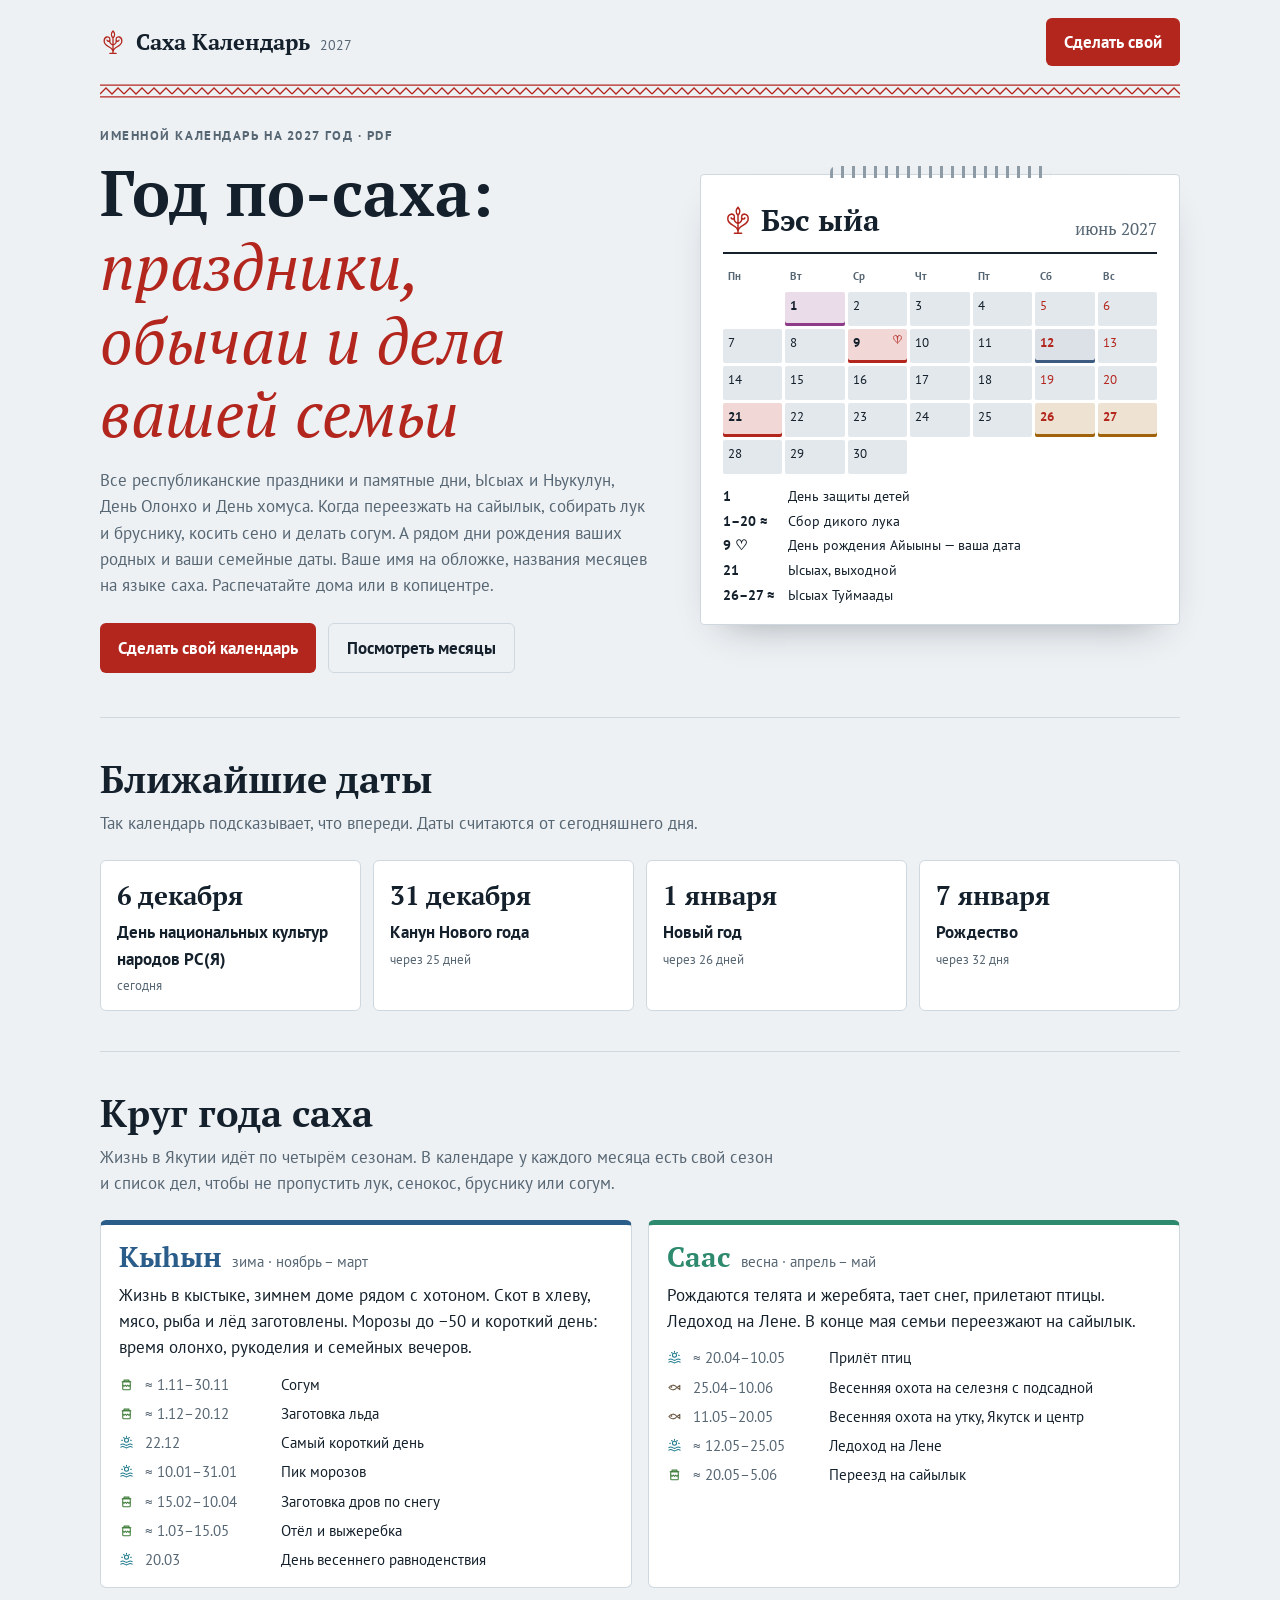
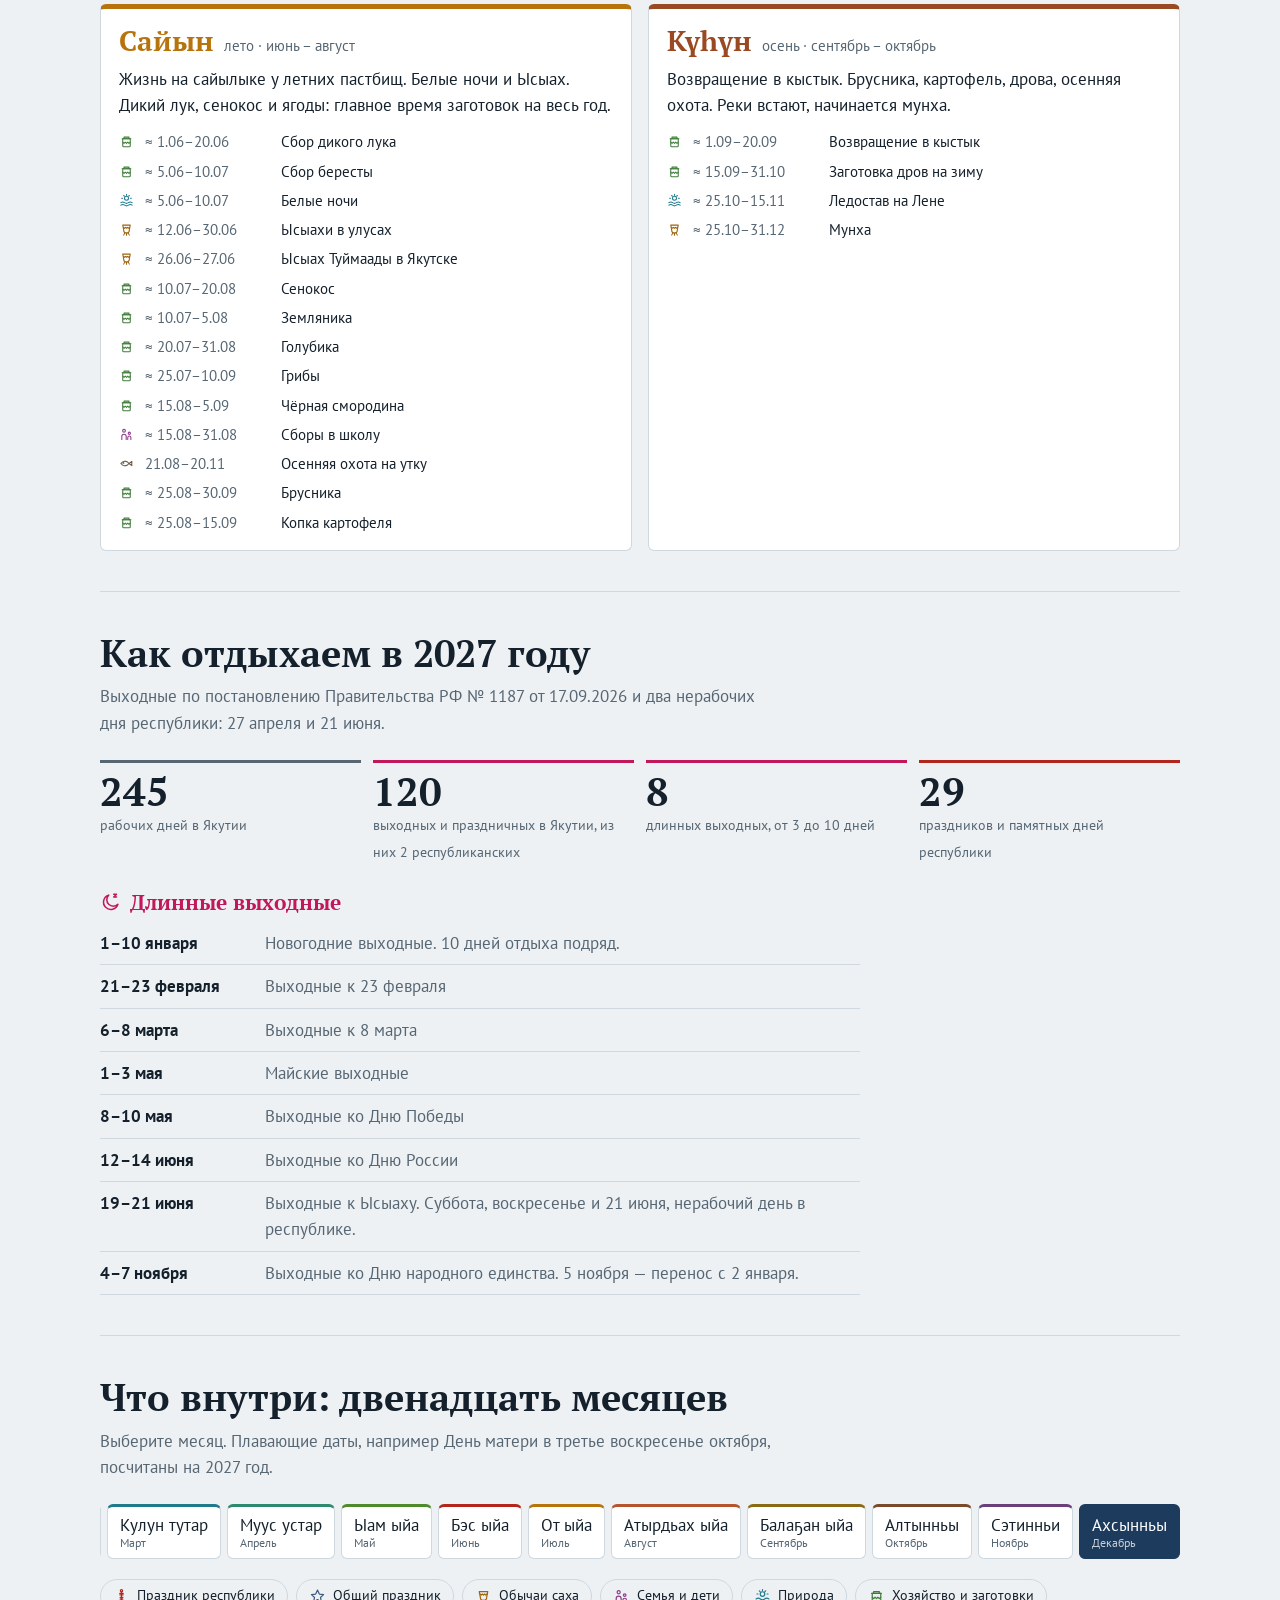
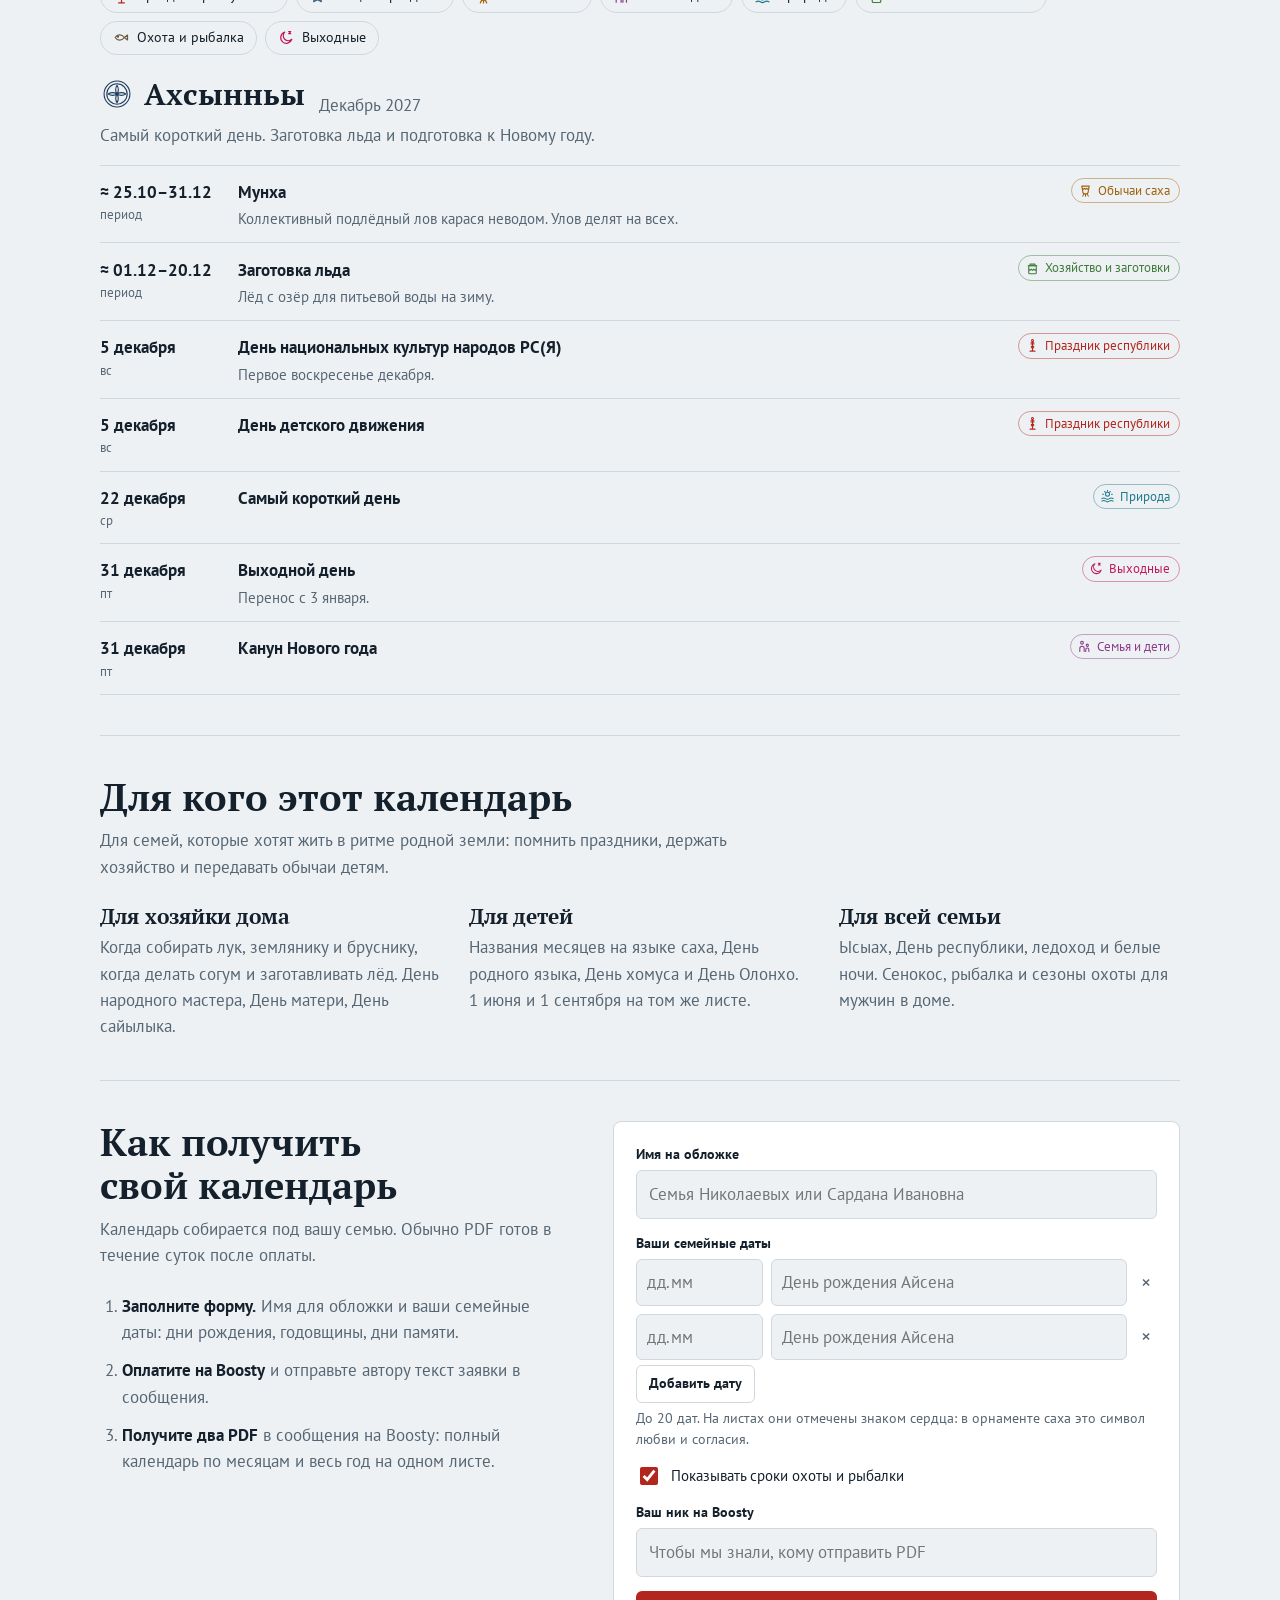
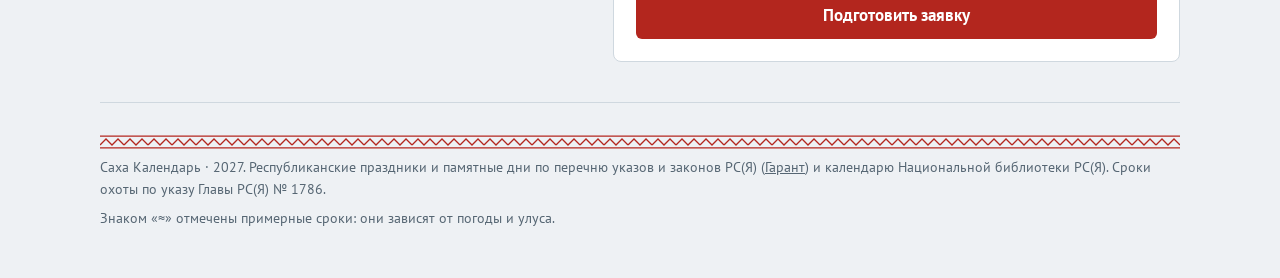
==== sakha-calendar/index.html @ cc7b67bd "Add Саха Календарь site Co-Authored-By: Claude Opus 5.5 <noreply@anthropic.com> Claude-Session: http" ====
<!doctype html>
<html lang="ru">
<head>
<meta charset="utf-8">
<meta name="viewport" content="width=device-width, initial-scale=1, viewport-fit=cover">
<style>html,body{margin:0;padding:0}</style>
<meta name="description" content="Именной календарь саха на 2027 год: четыре сезона, праздники республики, выходные и ваши семейные даты. PDF через Boosty.">
<title>Саха Календарь</title>
<link rel="preconnect" href="https://fonts.googleapis.com">
<link rel="preconnect" href="https://fonts.gstatic.com" crossorigin>
<link rel="stylesheet" href="https://fonts.googleapis.com/css2?family=PT+Serif:ital,wght@0,400;0,700;1,400&family=PT+Sans:wght@400;700&display=swap">
<style>
/* Layout: frosty paper page, one wall-sheet hero, month tabs over a dated list, order form at the end */
:root {
  --bg: #eef1f4;
  --surface: #ffffff;
  --sunk: #e3e8ed;
  --ink: #14202b;
  --muted: #566673;
  --line: #cfd8df;
  --accent: #b3261e;
  --accent-ink: #ffffff;
  --silver: #8d9ba6;
  --c-rs: #b3261e;
  --c-ru: #3d5a80;
  --c-trad: #a0620b;
  --c-family: #8e3b8a;
  --c-nature: #1f7a8c;
  --c-home: #3f7d3a;
  --c-hunt: #6b5a45;
  --c-rest: #c2185b;
  --c-school: #2f74c0;
  --f-display: "PT Serif", Georgia, "Times New Roman", serif;
  --f-body: "PT Sans", "Segoe UI", Roboto, Arial, sans-serif;
}
@media (prefers-color-scheme: dark) {
  :root:not([data-theme="light"]) {
    --bg: #0d151c; --surface: #15212b; --sunk: #1b2934; --ink: #e8eef2; --muted: #98a8b4; --line: #2a3a46;
    --accent: #ee6a5a; --accent-ink: #1a0d0b; --silver: #7d8c97;
    --c-rs: #ee6a5a; --c-ru: #8fb1db; --c-trad: #e0a548; --c-family: #d68ad1; --c-nature: #5cc0d3; --c-home: #85c27e; --c-hunt: #c2ad8f; --c-rest: #f07aa6; --c-school: #7fb2ec;
    color-scheme: dark;
  }
}
:root[data-theme="dark"] {
  --bg: #0d151c; --surface: #15212b; --sunk: #1b2934; --ink: #e8eef2; --muted: #98a8b4; --line: #2a3a46;
  --accent: #ee6a5a; --accent-ink: #1a0d0b; --silver: #7d8c97;
  --c-rs: #ee6a5a; --c-ru: #8fb1db; --c-trad: #e0a548; --c-family: #d68ad1; --c-nature: #5cc0d3; --c-home: #85c27e; --c-hunt: #c2ad8f; --c-rest: #f07aa6; --c-school: #7fb2ec;
  color-scheme: dark;
}
* { box-sizing: border-box; }
body { background: var(--bg); color: var(--ink); font: 17px/1.55 var(--f-body); padding-left: max(16px, env(safe-area-inset-left, 0px)); padding-right: max(16px, env(safe-area-inset-right, 0px)); }
.wrap { max-width: 1080px; margin: 0 auto; }
h1, h2, h3 { font-family: var(--f-display); text-wrap: balance; line-height: 1.15; margin: 0; }
a { color: inherit; }
button, input, select, textarea { font: inherit; color: inherit; }
:focus-visible { outline: 2px solid var(--accent); outline-offset: 2px; }

.ornament { height: 14px; background-color: var(--accent); -webkit-mask: var(--orn) repeat-x center / auto 14px; mask: var(--orn) repeat-x center / auto 14px;
  --orn: url("data:image/svg+xml,%3Csvg xmlns='http://www.w3.org/2000/svg' width='24' height='14' viewBox='0 0 24 14'%3E%3Cpath d='M0 1.2H24M0 12.8H24M0 10L6 4L12 10L18 4L24 10' fill='none' stroke='black' stroke-width='1.3'/%3E%3C/svg%3E"); }

header.top { display: flex; align-items: center; justify-content: space-between; gap: 16px; padding-block: 18px; }
.brand { display: flex; align-items: baseline; gap: 10px; text-decoration: none; }
.brand b { font-family: var(--f-display); font-size: 22px; }
.brand span { color: var(--muted); font-size: 14px; }
.btn { display: inline-flex; align-items: center; justify-content: center; gap: 8px; border: 0; border-radius: 6px; padding: 11px 18px; background: var(--accent); color: var(--accent-ink); font-weight: 700; cursor: pointer; text-decoration: none; }
.btn.ghost { background: transparent; color: var(--ink); border: 1.5px solid var(--line); }

.hero { display: grid; grid-template-columns: 1.15fr 1fr; gap: 48px; align-items: center; padding-block: 28px 44px; }
.hero > * { min-width: 0; }
.kicker { font-size: 13px; letter-spacing: 0.12em; text-transform: uppercase; color: var(--muted); font-weight: 700; }
.hero h1 { font-size: clamp(40px, 6vw, 64px); margin-block: 10px 16px; }
.hero h1 em { font-style: italic; color: var(--accent); font-weight: 400; }
.hero p { max-width: 34em; color: var(--muted); margin: 0 0 24px; }
.hero .actions { display: flex; flex-wrap: wrap; gap: 12px; }

.sheet { background: var(--surface); border: 1px solid var(--line); border-radius: 4px; padding: 22px 22px 18px; box-shadow: 0 18px 40px -24px rgba(20, 32, 43, 0.45); position: relative; }
.sheet::before { content: ""; position: absolute; left: 50%; top: -9px; width: 46%; height: 12px; transform: translateX(-50%); border-radius: 6px 6px 0 0; background: repeating-linear-gradient(90deg, var(--silver) 0 3px, transparent 3px 11px); }
.sheet-head { display: flex; align-items: baseline; justify-content: space-between; border-bottom: 2px solid var(--ink); padding-bottom: 8px; margin-bottom: 10px; }
.sheet-head b { font-family: var(--f-display); font-size: 30px; }
.sheet-head span { color: var(--muted); font-family: var(--f-display); }
.mini { display: grid; grid-template-columns: repeat(7, 1fr); gap: 3px; font-variant-numeric: tabular-nums; }
.mini div { font-size: 13px; padding: 4px 5px; min-height: 34px; background: var(--sunk); border-radius: 2px; position: relative; }
.mini .h { background: none; min-height: 0; color: var(--muted); font-size: 11px; font-weight: 700; }
.mini .e { background: none; }
.mini .we { color: var(--accent); }
.mini .mark { background: color-mix(in srgb, var(--mc) 18%, var(--surface)); box-shadow: inset 0 -3px 0 var(--mc); font-weight: 700; }
.mini .own::after { position: absolute; right: 4px; top: 4px; }
.sheet-notes { display: grid; gap: 4px; margin-top: 12px; font-size: 13.5px; }
.sheet-notes div { display: flex; gap: 8px; align-items: baseline; }
.sheet-notes i { font-style: normal; font-weight: 700; min-width: 4.2em; font-variant-numeric: tabular-nums; }

section.block { padding-block: 40px; border-top: 1px solid var(--line); }
section.block h2 { font-size: clamp(28px, 4vw, 38px); margin-bottom: 8px; }
.lede { color: var(--muted); max-width: 40em; margin: 0 0 24px; }

.soon { display: grid; grid-template-columns: repeat(4, 1fr); gap: 12px; }
.soon article { background: var(--surface); border: 1px solid var(--line); border-radius: 6px; padding: 14px 16px; display: grid; gap: 4px; align-content: start; min-width: 0; }
.soon .d { font-family: var(--f-display); font-size: 26px; font-weight: 700; font-variant-numeric: tabular-nums; }
.soon .left { font-size: 13px; color: var(--muted); }

.months { display: flex; gap: 6px; overflow-x: auto; padding-bottom: 6px; scrollbar-width: thin; }
.months button { flex: none; border: 1.5px solid var(--line); background: var(--surface); border-radius: 6px; padding: 8px 12px; cursor: pointer; text-align: left; line-height: 1.2; }
.months button small { display: block; color: var(--muted); font-size: 12px; }
.months button[aria-pressed="true"] small { color: inherit; opacity: 0.75; }
.filters { display: flex; flex-wrap: wrap; gap: 8px; margin-block: 14px 22px; }
.chip { display: inline-flex; align-items: center; gap: 7px; border: 1.5px solid var(--line); background: transparent; border-radius: 999px; padding: 5px 12px; font-size: 14px; cursor: pointer; }
.chip::before { content: ""; width: 17px; height: 17px; background: var(--cc); -webkit-mask: var(--ic) no-repeat center / contain; mask: var(--ic) no-repeat center / contain; }
.chip[aria-pressed="false"] { opacity: 0.45; }

.month-title { display: flex; flex-wrap: wrap; align-items: baseline; gap: 6px 14px; margin-bottom: 4px; }
.month-title h3 { font-size: 30px; display: inline-flex; align-items: center; gap: 10px; }
.month-title h3 .motif { width: 34px; height: 34px; background-color: var(--mcol, var(--accent)); }
.months button[aria-pressed="true"] { background: var(--mcol, var(--ink)); border-color: var(--mcol, var(--ink)); color: #fff; }
.months button { border-top: 3px solid var(--bc, var(--line)); }
.month-title span { color: var(--muted); }
.month-about { color: var(--muted); margin: 0 0 16px; max-width: 46em; }
.list { display: grid; gap: 0; border-top: 1px solid var(--line); }
.row { display: grid; grid-template-columns: 7.2em 1fr auto; gap: 16px; align-items: baseline; padding-block: 12px; border-bottom: 1px solid var(--line); }
.row > * { min-width: 0; }
.row .when { font-weight: 700; font-variant-numeric: tabular-nums; }
.row .when small { display: block; font-weight: 400; color: var(--muted); font-size: 13px; }
.row .what b { font-weight: 700; }
.row .what p { margin: 2px 0 0; color: var(--muted); font-size: 15px; }
.tag { display: inline-flex; align-items: center; gap: 5px; font-size: 12.5px; white-space: nowrap; padding: 2px 9px 2px 6px; border-radius: 999px; color: var(--tc); border: 1.5px solid color-mix(in srgb, var(--tc) 45%, transparent); }
.ic { display: inline-block; flex: none; width: 15px; height: 15px; background: currentColor; -webkit-mask: var(--ic) no-repeat center / contain; mask: var(--ic) no-repeat center / contain; }
.rest-stats { display: grid; grid-template-columns: repeat(4, 1fr); gap: 12px; margin-bottom: 26px; }
.rest-stats div { border-top: 3px solid var(--sc); padding-top: 8px; min-width: 0; }
.rest-stats b { display: block; font-family: var(--f-display); font-size: 40px; line-height: 1; font-variant-numeric: tabular-nums; }
.rest-stats span { color: var(--muted); font-size: 14px; }
.rest-cols { display: grid; grid-template-columns: 1fr; gap: 32px; max-width: 760px; }
.rest-cols > div { min-width: 0; }
.rest-cols h3 { display: flex; align-items: center; gap: 8px; font-size: 21px; margin-bottom: 8px; color: var(--hc); }
.rest-cols h3 .ic { width: 22px; height: 22px; }
.rl { display: grid; grid-template-columns: 9em 1fr; gap: 12px; padding-block: 8px; border-bottom: 1px solid var(--line); }
.rl b { font-variant-numeric: tabular-nums; }
.rl span { color: var(--muted); }
.seasons { display: grid; grid-template-columns: 1fr 1fr; gap: 16px; }
.season { background: var(--surface); border: 1px solid var(--line); border-top: 5px solid var(--sc); border-radius: 6px; padding: 16px 18px; min-width: 0; }
.season h3 { font-size: 28px; margin: 0; color: var(--sc); display: flex; align-items: baseline; gap: 10px; flex-wrap: wrap; }
.season h3 small { font-family: var(--f-body); font-size: 15px; font-weight: 400; color: var(--muted); }
.season p { margin: 8px 0 12px; }
.season ul { list-style: none; margin: 0; padding: 0; display: grid; gap: 6px; }
.season li { display: grid; grid-template-columns: 18px 8.5em 1fr; gap: 8px; align-items: baseline; font-size: 15px; }
.season li .ic { color: var(--lc); transform: translateY(2px); }
.season li b { font-variant-numeric: tabular-nums; font-weight: 400; color: var(--muted); }
@media (max-width: 860px) { .seasons { grid-template-columns: 1fr; } }
@media (max-width: 860px) { .rest-stats { grid-template-columns: 1fr 1fr; } .rest-cols { grid-template-columns: 1fr; gap: 20px; } }
.empty { padding: 24px 0; color: var(--muted); }

.inside { display: grid; grid-template-columns: repeat(3, 1fr); gap: 28px; }
.inside > div { min-width: 0; }
.inside h3 { font-size: 21px; margin-bottom: 6px; }
.inside p { margin: 0; color: var(--muted); }

.order { display: grid; grid-template-columns: 1fr 1.2fr; gap: 40px; align-items: start; }
.order > * { min-width: 0; }
.order ul { padding-left: 1.1em; color: var(--muted); margin: 0; display: grid; gap: 6px; }
form { background: var(--surface); border: 1px solid var(--line); border-radius: 8px; padding: 22px; display: grid; gap: 14px; }
.fmt { display: grid; grid-template-columns: 1fr 1fr; gap: 10px; }
.fmt label { border: 1.5px solid var(--line); border-radius: 6px; padding: 12px; cursor: pointer; display: grid; gap: 2px; }
.fmt label:has(input:checked) { border-color: var(--accent); box-shadow: inset 0 0 0 1px var(--accent); }
.fmt input { position: absolute; opacity: 0; pointer-events: none; }
.fmt small { color: var(--muted); font-size: 13px; }
.two { display: grid; grid-template-columns: 1fr 1fr; gap: 12px; }
.field { display: grid; gap: 5px; min-width: 0; }
.field span { font-size: 14px; font-weight: 700; }
.field input, .field select, .field textarea { width: 100%; background: var(--bg); border: 1.5px solid var(--line); border-radius: 6px; padding: 10px 12px; }
.field textarea { min-height: 70px; resize: vertical; }
.note { font-size: 13.5px; color: var(--muted); margin: 0; }
.steps { margin: 0; padding-left: 1.3em; display: grid; gap: 12px; color: var(--muted); }
.steps b { color: var(--ink); }
.dates { display: grid; gap: 8px; }
.drow { display: grid; grid-template-columns: 7.5em 1fr auto; gap: 8px; align-items: center; }
.drow input { width: 100%; background: var(--bg); border: 1.5px solid var(--line); border-radius: 6px; padding: 9px 10px; min-width: 0; }
.drow button { border: 0; background: none; color: var(--muted); cursor: pointer; font-size: 20px; padding: 0 6px; }
.btn.small { padding: 7px 12px; font-size: 14px; justify-self: start; }
.check { display: flex; gap: 10px; align-items: center; font-size: 15px; }
.check input { width: 18px; height: 18px; accent-color: var(--accent); }
.done { display: grid; gap: 12px; }
.done pre { white-space: pre-wrap; background: var(--bg); border: 1px dashed var(--line); border-radius: 6px; padding: 14px; margin: 0; font: 15px/1.5 var(--f-body); }
.done .row-btns { display: flex; flex-wrap: wrap; gap: 10px; }
.contact { font-weight: 700; user-select: all; }

footer { padding-block: 32px 48px; border-top: 1px solid var(--line); color: var(--muted); font-size: 14px; display: grid; gap: 8px; }
footer a { color: var(--muted); }

.motif { display: inline-block; background-color: var(--accent); -webkit-mask: var(--m) no-repeat center / contain; mask: var(--m) no-repeat center / contain; }
.m-lyre { --m: url("data:image/svg+xml,%3Csvg xmlns='http://www.w3.org/2000/svg' viewBox='0 0 100 100' fill='none' stroke='black' stroke-width='5' stroke-linecap='round'%3E%3Cpath d='M50 94V34M50 88C50 66 16 70 16 46C16 28 36 26 38 38C40 47 30 50 27 43M50 88C50 66 84 70 84 46C84 28 64 26 62 38C60 47 70 50 73 43M50 34C42 26 42 16 50 8C58 16 58 26 50 34ZM50 62C42 58 36 52 38 46M50 62C58 58 64 52 62 46M38 94H62'/%3E%3C/svg%3E"); }
.m-heart { --m: url("data:image/svg+xml,%3Csvg xmlns='http://www.w3.org/2000/svg' viewBox='0 0 100 100' fill='none' stroke='black' stroke-width='7' stroke-linecap='round' stroke-linejoin='round'%3E%3Cpath d='M50 90C30 74 14 60 14 42C14 28 26 20 36 22C44 24 48 30 50 36C52 30 56 24 64 22C74 20 86 28 86 42C86 60 70 74 50 90Z'/%3E%3Cpath d='M50 76V46M50 46C45 40 45 33 50 28C55 33 55 40 50 46Z'/%3E%3C/svg%3E"); }
.m-rhomb { --m: url("data:image/svg+xml,%3Csvg xmlns='http://www.w3.org/2000/svg' viewBox='0 0 100 100' fill='none' stroke='black' stroke-width='4.5' stroke-linecap='round' stroke-linejoin='round'%3E%3Cpath d='M50 26L74 50L50 74L26 50Z'/%3E%3Cpath d='M50 39L61 50L50 61L39 50Z'/%3E%3Cpath d='M50 26C44 18 38 16 33 19C30 22 32 27 36 26M50 26C56 18 62 16 67 19C70 22 68 27 64 26'/%3E%3Cpath d='M50 74C44 82 38 84 33 81C30 78 32 73 36 74M50 74C56 82 62 84 67 81C70 78 68 73 64 74'/%3E%3Cpath d='M26 50C18 44 16 38 19 33C22 30 27 32 26 36M26 50C18 56 16 62 19 67C22 70 27 68 26 64'/%3E%3Cpath d='M74 50C82 44 84 38 81 33C78 30 73 32 74 36M74 50C82 56 84 62 81 67C78 70 73 68 74 64'/%3E%3C/svg%3E"); }
.m-sun { --m: url("data:image/svg+xml,%3Csvg xmlns='http://www.w3.org/2000/svg' viewBox='0 0 100 100' fill='none' stroke='black' stroke-width='3.2' stroke-linecap='round'%3E%3Ccircle cx='50' cy='50' r='38'/%3E%3Ccircle cx='50' cy='50' r='30'/%3E%3Cpath d='M50 24C44 34 44 40 50 50C56 40 56 34 50 24ZM50 76C44 66 44 60 50 50C56 60 56 66 50 76ZM24 50C34 44 40 44 50 50C40 56 34 56 24 50ZM76 50C66 44 60 44 50 50C60 56 66 56 76 50Z'/%3E%3Ccircle cx='50' cy='50' r='3' fill='black'/%3E%3C/svg%3E"); }
.brand .motif { width: 26px; height: 26px; align-self: center; }
.sheet-head b { display: inline-flex; align-items: center; gap: 8px; }
.sheet-head .motif { width: 30px; height: 30px; }
.mini .own::after { content: ""; width: 11px; height: 11px; background-color: var(--accent); -webkit-mask: var(--m) no-repeat center / contain; mask: var(--m) no-repeat center / contain; --m: url("data:image/svg+xml,%3Csvg xmlns='http://www.w3.org/2000/svg' viewBox='0 0 100 100' fill='none' stroke='black' stroke-width='7' stroke-linecap='round' stroke-linejoin='round'%3E%3Cpath d='M50 90C30 74 14 60 14 42C14 28 26 20 36 22C44 24 48 30 50 36C52 30 56 24 64 22C74 20 86 28 86 42C86 60 70 74 50 90Z'/%3E%3Cpath d='M50 76V46M50 46C45 40 45 33 50 28C55 33 55 40 50 46Z'/%3E%3C/svg%3E"); }
@media (max-width: 860px) { @media (max-width: 860px) {
  .hero, .order { grid-template-columns: 1fr; gap: 28px; }
  .soon { grid-template-columns: 1fr 1fr; }
  .inside { grid-template-columns: 1fr; gap: 18px; }
}
@media (max-width: 520px) {
  .two, .fmt { grid-template-columns: 1fr; }
  .row { grid-template-columns: 5.6em 1fr; }
  .row .tag { grid-column: 2; justify-self: start; }
  .soon { grid-template-columns: 1fr; }
  .brand span { display: none; }
}
@media (prefers-reduced-motion: no-preference) { .btn, .chip, .months button { transition: background-color .15s, opacity .15s, border-color .15s; } }
</style>
</head>
<body>

<div class="wrap">
  <header class="top">
    <a class="brand" href="#top"><span class="motif m-lyre" aria-hidden="true"></span><b>Саха Календарь</b><span>2027</span></a>
    <a class="btn" href="#order">Сделать свой</a>
  </header>
  <div class="ornament" aria-hidden="true"></div>

  <section class="hero" id="top">
    <div>
      <div class="kicker">Именной календарь на 2027 год · PDF</div>
      <h1>Год по-саха: <em>праздники, обычаи и дела вашей семьи</em></h1>
      <p>Все республиканские праздники и памятные дни, Ысыах и Ньукулун, День Олонхо и День хомуса. Когда переезжать на сайылык, собирать лук и бруснику, косить сено и делать согум. А рядом дни рождения ваших родных и ваши семейные даты. Ваше имя на обложке, названия месяцев на языке саха. Распечатайте дома или в копицентре.</p>
      <div class="actions">
        <a class="btn" href="#order">Сделать свой календарь</a>
        <a class="btn ghost" href="#months">Посмотреть месяцы</a>
      </div>
    </div>
    <div class="sheet" aria-label="Пример листа календаря: июнь 2027">
      <div class="sheet-head"><b><span class="motif m-lyre" aria-hidden="true"></span>Бэс ыйа</b><span>июнь 2027</span></div>
      <div class="mini" id="mini"></div>
      <div class="sheet-notes" id="mini-notes"></div>
    </div>
  </section>

  <section class="block" aria-labelledby="soon-h">
    <h2 id="soon-h">Ближайшие даты</h2>
    <p class="lede">Так календарь подсказывает, что впереди. Даты считаются от сегодняшнего дня.</p>
    <div class="soon" id="soon"></div>
  </section>

  <section class="block" id="seasons" aria-labelledby="seasons-h">
    <h2 id="seasons-h">Круг года саха</h2>
    <p class="lede">Жизнь в Якутии идёт по четырём сезонам. В календаре у каждого месяца есть свой сезон и список дел, чтобы не пропустить лук, сенокос, бруснику или согум.</p>
    <div class="seasons" id="seasons-grid"></div>
  </section>

  <section class="block" id="rest" aria-labelledby="rest-h">
    <h2 id="rest-h">Как отдыхаем в 2027 году</h2>
    <p class="lede">Выходные по постановлению Правительства РФ № 1187 от 17.09.2026 и два нерабочих дня республики: 27 апреля и 21 июня.</p>
    <div class="rest-stats" id="rest-stats"></div>
    <div class="rest-cols">
      <div><h3 id="rest-h-off"></h3><div id="rest-off"></div></div>
    </div>
  </section>

  <section class="block" id="months" aria-labelledby="months-h">
    <h2 id="months-h">Что внутри: двенадцать месяцев</h2>
    <p class="lede">Выберите месяц. Плавающие даты, например День матери в третье воскресенье октября, посчитаны на 2027 год.</p>
    <div class="months" id="month-tabs" role="group" aria-label="Месяц"></div>
    <div class="filters" id="filters" role="group" aria-label="Что показывать"></div>
    <div class="month-title"><h3 id="m-sakha"></h3><span id="m-ru"></span></div>
    <p class="month-about" id="m-about"></p>
    <div class="list" id="list"></div>
  </section>

  <section class="block" aria-labelledby="inside-h">
    <h2 id="inside-h">Для кого этот календарь</h2>
    <p class="lede">Для семей, которые хотят жить в ритме родной земли: помнить праздники, держать хозяйство и передавать обычаи детям.</p>
    <div class="inside">
      <div><h3>Для хозяйки дома</h3><p>Когда собирать лук, землянику и бруснику, когда делать согум и заготавливать лёд. День народного мастера, День матери, День сайылыка.</p></div>
      <div><h3>Для детей</h3><p>Названия месяцев на языке саха, День родного языка, День хомуса и День Олонхо. 1 июня и 1 сентября на том же листе.</p></div>
      <div><h3>Для всей семьи</h3><p>Ысыах, День республики, ледоход и белые ночи. Сенокос, рыбалка и сезоны охоты для мужчин в доме.</p></div>
    </div>
  </section>

  <section class="block" id="order" aria-labelledby="order-h">
    <div class="order">
      <div>
        <h2 id="order-h">Как получить свой календарь</h2>
        <p class="lede">Календарь собирается под вашу семью. Обычно PDF готов в течение суток после оплаты.</p>
        <ol class="steps">
          <li><b>Заполните форму.</b> Имя для обложки и ваши семейные даты: дни рождения, годовщины, дни памяти.</li>
          <li><b>Оплатите на Boosty</b> и отправьте автору текст заявки в сообщения.</li>
          <li><b>Получите два PDF</b> в сообщения на Boosty: полный календарь по месяцам и весь год на одном листе.</li>
        </ol>
      </div>
      <div id="order-box">
        <form id="order-form" novalidate>
          <label class="field"><span>Имя на обложке</span><input id="o-name" name="name" maxlength="60" required placeholder="Семья Николаевых или Сардана Ивановна"></label>
          <div class="field">
            <span>Ваши семейные даты</span>
            <div class="dates" id="o-dates"></div>
            <button class="btn ghost small" type="button" id="o-add">Добавить дату</button>
            <p class="note">До 20 дат. На листах они отмечены знаком сердца: в орнаменте саха это символ любви и согласия.</p>
          </div>
          <label class="check"><input type="checkbox" id="o-hunt" checked> Показывать сроки охоты и рыбалки</label>
          <label class="field"><span>Ваш ник на Boosty</span><input id="o-boosty" name="boosty" maxlength="60" required placeholder="Чтобы мы знали, кому отправить PDF"></label>
          <p class="note" id="o-err" role="alert" hidden></p>
          <button class="btn" type="submit">Подготовить заявку</button>
        </form>
      </div>
    </div>
  </section>

  <footer>
    <div class="ornament" aria-hidden="true"></div>
    <div>Саха Календарь · 2027. Республиканские праздники и памятные дни по перечню указов и законов РС(Я) (<a href="https://base.garant.ru/26723596/" target="_blank" rel="noopener">Гарант</a>) и календарю Национальной библиотеки РС(Я). Сроки охоты по указу Главы РС(Я) № 1786.</div>
    <div>Знаком «≈» отмечены примерные сроки: они зависят от погоды и улуса.</div>
  </footer>
</div>

<script>
(function () {
  const YEAR = 2027;

  /*DATA-START*/
  const CATS = {
    rs:     { name: "Праздник республики", c: "--c-rs" },
    ru:     { name: "Общий праздник",      c: "--c-ru" },
    trad:   { name: "Обычаи саха",         c: "--c-trad" },
    family: { name: "Семья и дети",        c: "--c-family" },
    nature: { name: "Природа",             c: "--c-nature" },
    home:   { name: "Хозяйство и заготовки", c: "--c-home" },
    hunt:   { name: "Охота и рыбалка",     c: "--c-hunt" },
    rest:   { name: "Выходные",            c: "--c-rest" }
  };
  // official days off in 2027: decree of the RF Government No. 1187 of 17.09.2026 + republic days (27.04, 21.06)
  const OFF_DAYS = ["1.1","2.1","3.1","4.1","5.1","6.1","7.1","8.1","9.1","10.1","21.2","22.2","23.2","6.3","7.3","8.3","1.5","2.5","3.5","8.5","9.5","10.5","12.6","13.6","14.6","4.11","5.11","6.11","7.11","31.12"];
  const RS_OFF_DAYS = ["27.4","21.6"];
  const WORK_SATS = ["20.2"];
  const ICONS = {"rs": "<svg xmlns='http://www.w3.org/2000/svg' viewBox='0 0 24 24' fill='none' stroke='black' stroke-width='1.7' stroke-linecap='round' stroke-linejoin='round'><path d='M12 5.6V21M8 21h8M9.6 7.6h4.8M9.6 9.6h4.8M10 13.2c1.3 1 2.7 1 4 0M10 15.6h4'/><circle cx='12' cy='4' r='1.6'/></svg>", "ru": "<svg xmlns='http://www.w3.org/2000/svg' viewBox='0 0 24 24' fill='none' stroke='black' stroke-width='1.7' stroke-linecap='round' stroke-linejoin='round'><path d='M12 3l2.6 5.6 6 .7-4.4 4.1 1.2 6L12 16.4 6.6 19.4l1.2-6L3.4 9.3l6-.7z'/></svg>", "trad": "<svg xmlns='http://www.w3.org/2000/svg' viewBox='0 0 24 24' fill='none' stroke='black' stroke-width='1.7' stroke-linecap='round' stroke-linejoin='round'><path d='M6 5h12l-1.5 8a4.5 4.5 0 0 1-9 0z'/><path d='M9.5 17l-2 4M14.5 17l2 4M12 17.5V21M7.2 8.5l1.6 1.5 1.6-1.5 1.6 1.5 1.6-1.5 1.6 1.5 1.6-1.5'/></svg>", "family": "<svg xmlns='http://www.w3.org/2000/svg' viewBox='0 0 24 24' fill='none' stroke='black' stroke-width='1.7' stroke-linecap='round' stroke-linejoin='round'><circle cx='8' cy='6' r='2.2'/><path d='M4.5 20v-5a3.5 3.5 0 0 1 7 0v5'/><circle cx='16.5' cy='10' r='1.8'/><path d='M14 20v-3a2.5 2.5 0 0 1 5 0v3'/></svg>", "nature": "<svg xmlns='http://www.w3.org/2000/svg' viewBox='0 0 24 24' fill='none' stroke='black' stroke-width='1.7' stroke-linecap='round' stroke-linejoin='round'><circle cx='12' cy='8.5' r='3.2'/><path d='M12 2.2v1.4M5.6 8.5H4.2M19.8 8.5h-1.4M7.5 4l1 1M16.5 4l-1 1M3 15.5c2-1.5 4-1.5 6 0s4 1.5 6 0 4-1.5 6 0M3 19.5c2-1.5 4-1.5 6 0s4 1.5 6 0 4-1.5 6 0'/></svg>", "home": "<svg xmlns='http://www.w3.org/2000/svg' viewBox='0 0 24 24' fill='none' stroke='black' stroke-width='1.7' stroke-linecap='round' stroke-linejoin='round'><path d='M6 7.5h12V19a1.5 1.5 0 0 1-1.5 1.5h-9A1.5 1.5 0 0 1 6 19z'/><path d='M5 7.5h14M8 7.5V5h8v2.5M6 13l2 2 2-2 2 2 2-2 2 2 2-2'/></svg>", "hunt": "<svg xmlns='http://www.w3.org/2000/svg' viewBox='0 0 24 24' fill='none' stroke='black' stroke-width='1.7' stroke-linecap='round' stroke-linejoin='round'><path d='M3 12c3-4.5 9-5.5 13 0-4 5.5-10 4.5-13 0z'/><path d='M16 12l4.5-3.5v7z'/><circle cx='7' cy='11' r='0.7'/></svg>", "school": "<svg xmlns='http://www.w3.org/2000/svg' viewBox='0 0 24 24' fill='none' stroke='black' stroke-width='1.7' stroke-linecap='round' stroke-linejoin='round'><path d='M7 9a5 5 0 0 1 10 0v10.5a1.5 1.5 0 0 1-1.5 1.5h-7A1.5 1.5 0 0 1 7 19.5z'/><path d='M10 4h4M9.5 14h5v4h-5z'/></svg>", "rest": "<svg xmlns='http://www.w3.org/2000/svg' viewBox='0 0 24 24' fill='none' stroke='black' stroke-width='1.7' stroke-linecap='round' stroke-linejoin='round'><path d='M19.5 14.5A8 8 0 1 1 9.5 4.5a6.5 6.5 0 0 0 10 10z'/><path d='M15 3.5h3l-3 3h3'/></svg>"};

  const MONTHS = [
    ["Тохсунньу", "Январь", "Самые сильные морозы. Длинные вечера и новогодние ёлки."],
    ["Олунньу", "Февраль", "Морозы слабеют, день заметно прибавляется. Месяц родного языка."],
    ["Кулун тутар", "Март", "Месяц жеребят. Праздники оленеводов, коневодов и народных мастеров."],
    ["Муус устар", "Апрель", "Лёд трогается, прилетают птицы. День республики."],
    ["Ыам ыйа", "Май", "Месяц дойки. Ледоход, Ньукулун, переезд на сайылык, День осуохая."],
    ["Бэс ыйа", "Июнь", "Белые ночи и Ысыах. Первая зелень и дикий лук."],
    ["От ыйа", "Июль", "Месяц сенокоса. Первые ягоды, День реки Лены."],
    ["Атырдьах ыйа", "Август", "Дометать сено, собрать бруснику и подготовить детей к школе."],
    ["Балаҕан ыйа", "Сентябрь", "Возвращение в зимнее жилище. Урожай, брусника, 1 сентября."],
    ["Алтынньы", "Октябрь", "Ледостав, первые морозы. День матери республики."],
    ["Сэтинньи", "Ноябрь", "Согум и мунха. День Олонхо и День хомуса."],
    ["Ахсынньы", "Декабрь", "Самый короткий день. Заготовка льда и подготовка к Новому году."]
  ];

  // when: [m, d] fixed; {nth:[m, weekday(0=Sun), n]}; {last:[m, weekday]}; end: [m, d] for ranges
  const E = [
    { t: "Новый год", cat: "ru", when: [1, 1] },
    { t: "Новогодние выходные", cat: "rest", when: [1, 1], end: [1, 10], n: "10 дней отдыха подряд." },
    { t: "Рабочая суббота", cat: "rest", when: [2, 20], n: "Выходной перенесён на 22 февраля, день короче на час." },
    { t: "Выходные к 23 февраля", cat: "rest", when: [2, 21], end: [2, 23] },
    { t: "Выходные к 8 марта", cat: "rest", when: [3, 6], end: [3, 8] },
    { t: "Майские выходные", cat: "rest", when: [5, 1], end: [5, 3] },
    { t: "Выходные ко Дню Победы", cat: "rest", when: [5, 8], end: [5, 10] },
    { t: "Выходные ко Дню России", cat: "rest", when: [6, 12], end: [6, 14] },
    { t: "Выходные к Ысыаху", cat: "rest", when: [6, 19], end: [6, 21], n: "Суббота, воскресенье и 21 июня, нерабочий день в республике." },
    { t: "Выходные ко Дню народного единства", cat: "rest", when: [11, 4], end: [11, 7], n: "5 ноября — перенос с 2 января." },
    { t: "Выходной день", cat: "rest", when: [12, 31], n: "Перенос с 3 января." },
    { t: "Рождество", cat: "ru", when: [1, 7] },
    { t: "День основания Якутского национального театра", cat: "rs", when: [1, 16] },
    { t: "Пик морозов", cat: "nature", when: [1, 10], end: [1, 31], approx: true, n: "По поверью, Бык Зимы ещё в силе. К концу зимы он теряет рога, и морозы слабеют." },
    { t: "День родного языка и письменности", cat: "rs", when: [2, 13], n: "В день рождения С. А. Новгородова, создателя якутской письменности. Диктанты и утренники в школах." },
    { t: "День здоровья республики", cat: "rs", minor: true, when: [2, 22] },
    { t: "День защитника Отечества", cat: "ru", when: [2, 23] },
    { t: "День оленевода", cat: "rs", when: { nth: [3, 6, 1] }, n: "Первая суббота марта." },
    { t: "День народного мастера", cat: "rs", when: [3, 5], n: "Мастерицы, вышивка, украшения, резьба по кости и дереву." },
    { t: "Международный женский день", cat: "ru", when: [3, 8] },
    { t: "День Арктики", cat: "rs", when: [3, 19] },
    { t: "День весеннего равноденствия", cat: "nature", when: [3, 20] },
    { t: "День коневода-табунщика", cat: "rs", when: [3, 21] },
    { t: "День правовых знаний", cat: "rs", minor: true, when: [3, 23] },
    { t: "День гражданского активиста", cat: "rs", minor: true, when: [4, 2] },
    { t: "День охотника", cat: "rs", when: { nth: [4, 6, 1] }, n: "Первая суббота апреля." },
    { t: "День отца", cat: "family", when: { nth: [4, 0, 1] }, n: "Республиканский, первое воскресенье апреля." },
    { t: "День сына", cat: "family", when: { nth: [4, 0, 2] }, n: "Республиканский, второе воскресенье апреля." },
    { t: "Заготовка дров по снегу", cat: "home", when: [2, 15], end: [4, 10], approx: true, n: "Сухостой вывозят по зимникам и насту, пока не растаял снег." },
    { t: "Отёл и выжеребка", cat: "home", when: [3, 1], end: [5, 15], approx: true, n: "В хотоне рождаются телята и жеребята." },
    { t: "Прилёт птиц", cat: "nature", when: [4, 20], end: [5, 10], approx: true },
    { t: "Весенняя охота на селезня с подсадной", cat: "hunt", when: [4, 25], end: [6, 10] },
    { t: "День Республики Саха (Якутия)", cat: "rs", when: [4, 27], n: "Нерабочий день в республике." },
    { t: "Праздник Весны и Труда", cat: "ru", when: [5, 1] },
    { t: "День Победы", cat: "ru", when: [5, 9] },
    { t: "Весенняя охота на утку, Якутск и центр", cat: "hunt", when: [5, 11], end: [5, 20] },
    { t: "Ледоход на Лене", cat: "nature", when: [5, 12], end: [5, 25], approx: true, n: "Жители выходят на берег смотреть, как идёт лёд." },
    { t: "День песни", cat: "rs", when: [5, 21] },
    { t: "Ньукулун", cat: "trad", when: [5, 22], n: "Весенний Николин день: оладьи, угощение огня, встреча зелени." },
    { t: "День сайылыка", cat: "rs", when: [5, 22], n: "Переезд на летнее пастбище, сайылык." },
    { t: "Последний звонок", cat: "family", when: [5, 25], approx: true },
    { t: "День осуохая", cat: "rs", when: [5, 25] },
    { t: "Переезд на сайылык", cat: "home", when: [5, 20], end: [6, 5], approx: true },
    { t: "День защиты детей", cat: "family", when: [6, 1] },
    { t: "Сбор бересты", cat: "home", when: [6, 5], end: [7, 10], approx: true, n: "Снимают в сокодвижение, когда кора легко отходит. Для туесов, посуды и украшений к Ысыаху." },
    { t: "Сбор дикого лука", cat: "home", when: [6, 1], end: [6, 20], approx: true, n: "Собирают до цветения, сезон короткий. Солят, сушат, морозят." },
    { t: "День России", cat: "ru", when: [6, 12] },
    { t: "Белые ночи", cat: "nature", when: [6, 5], end: [7, 10], approx: true },
    { t: "Ысыах", cat: "rs", when: [6, 21], n: "Национальный праздник, нерабочий день. Встреча солнца, кумыс, осуохай." },
    { t: "Ысыахи в улусах", cat: "trad", when: [6, 12], end: [6, 30], approx: true, n: "Даты по улусам объявляют весной." },
    { t: "Ысыах Туймаады в Якутске", cat: "trad", when: { last: [6, 6] }, end: "next", approx: true, n: "Обычно последние выходные июня, на Ус Хатыне." },
    { t: "День национальной печати", cat: "rs", minor: true, when: [7, 1] },
    { t: "День ветеранов боевых действий", cat: "rs", when: [7, 1] },
    { t: "День реки Лены", cat: "rs", when: [7, 2] },
    { t: "День семьи, любви и верности", cat: "family", when: [7, 8] },
    { t: "Сенокос", cat: "home", when: [7, 10], end: [8, 20], approx: true, n: "Главная летняя работа на селе." },
    { t: "Земляника", cat: "home", when: [7, 10], end: [8, 5], approx: true, n: "Сроки сбора объявляет Минэкологии РС(Я)." },
    { t: "Грибы", cat: "home", when: [7, 25], end: [9, 10], approx: true },
    { t: "Голубика", cat: "home", when: [7, 20], end: [8, 31], approx: true },
    { t: "Чёрная смородина", cat: "home", when: [8, 15], end: [9, 5], approx: true },
    { t: "Осенняя охота на утку", cat: "hunt", when: [8, 21], end: [11, 20] },
    { t: "Брусника", cat: "home", when: [8, 25], end: [9, 30], approx: true, n: "Главная ягода заготовок. Центр и Вилюйская группа с 25 августа." },
    { t: "Сборы в школу", cat: "family", when: [8, 15], end: [8, 31], approx: true },
    { t: "Копка картофеля", cat: "home", when: [8, 25], end: [9, 15], approx: true },
    { t: "Возвращение в кыстык", cat: "home", when: [9, 1], end: [9, 20], approx: true, n: "Семьи с сайылыка перебираются в зимний дом." },
    { t: "Заготовка дров на зиму", cat: "home", when: [9, 15], end: [10, 31], approx: true, n: "Дрова пилят и колют, пока не легли большие морозы." },
    { t: "День знаний", cat: "family", when: [9, 1] },
    { t: "День трезвости", cat: "rs", minor: true, when: [9, 11] },
    { t: "День велосипедного спорта", cat: "rs", minor: true, when: { nth: [9, 6, 2] }, n: "Вторая суббота сентября." },
    { t: "День предпринимателя", cat: "rs", minor: true, when: { nth: [9, 0, 4] }, n: "Четвёртое воскресенье сентября." },
    { t: "День образования якутского телеграфа", cat: "rs", minor: true, when: [10, 7] },
    { t: "День матери Республики Саха (Якутия)", cat: "family", when: { nth: [10, 0, 3] }, n: "Третье воскресенье октября." },
    { t: "День работника ювелирной и алмазогранильной промышленности", cat: "rs", minor: true, when: [10, 23] },
    { t: "Ледостав на Лене", cat: "nature", when: [10, 25], end: [11, 15], approx: true },
    { t: "Мунха", cat: "trad", when: [10, 25], end: [12, 31], approx: true, n: "Коллективный подлёдный лов карася неводом. Улов делят на всех." },
    { t: "День народного единства", cat: "ru", when: [11, 4] },
    { t: "Согум", cat: "home", when: [11, 1], end: [11, 30], approx: true, n: "Забой скота с установлением морозов, мясо на зиму." },
    { t: "День инноваций", cat: "rs", minor: true, when: [11, 13] },
    { t: "День Олонхо", cat: "rs", when: [11, 25], n: "Героический эпос саха, шедевр нематериального наследия ЮНЕСКО." },
    { t: "День профсоюзного работника", cat: "rs", minor: true, when: [11, 27] },
    { t: "День матери", cat: "family", when: { last: [11, 0] }, n: "Общероссийский, последнее воскресенье ноября." },
    { t: "День хомуса", cat: "rs", when: [11, 30] },
    { t: "День национальных культур народов РС(Я)", cat: "rs", when: { nth: [12, 0, 1] }, n: "Первое воскресенье декабря." },
    { t: "День детского движения", cat: "rs", when: [12, 5] },
    { t: "Заготовка льда", cat: "home", when: [12, 1], end: [12, 20], approx: true, n: "Лёд с озёр для питьевой воды на зиму." },
    { t: "Самый короткий день", cat: "nature", when: [12, 22] },
    { t: "Канун Нового года", cat: "family", when: [12, 31] }
  ];

  function nthWeekday(y, m, wd, n) { const d = new Date(y, m - 1, 1); const shift = (wd - d.getDay() + 7) % 7; return new Date(y, m - 1, 1 + shift + (n - 1) * 7); }
  function lastWeekday(y, m, wd) { const d = new Date(y, m, 0); return new Date(y, m - 1, d.getDate() - ((d.getDay() - wd + 7) % 7)); }
  function resolve(ev, y) {
    let s;
    if (Array.isArray(ev.when)) s = new Date(y, ev.when[0] - 1, ev.when[1]);
    else if (ev.when.nth) s = nthWeekday(y, ev.when.nth[0], ev.when.nth[1], ev.when.nth[2]);
    else s = lastWeekday(y, ev.when.last[0], ev.when.last[1]);
    let e = null;
    if (ev.end === "next") e = new Date(s.getFullYear(), s.getMonth(), s.getDate() + 1);
    else if (ev.end) e = new Date(y, ev.end[0] - 1, ev.end[1]);
    return { ...ev, s, e };
  }

  // the four seasons of Sakha life; months are 0-based
  const SEASONS = [
    { sakha: "Кыһын", ru: "зима", span: "ноябрь – март", c: "#2b5d8a", months: [10, 11, 0, 1, 2],
      about: "Жизнь в кыстыке, зимнем доме рядом с хотоном. Скот в хлеву, мясо, рыба и лёд заготовлены. Морозы до −50 и короткий день: время олонхо, рукоделия и семейных вечеров." },
    { sakha: "Саас", ru: "весна", span: "апрель – май", c: "#2e8a6e", months: [3, 4],
      about: "Рождаются телята и жеребята, тает снег, прилетают птицы. Ледоход на Лене. В конце мая семьи переезжают на сайылык." },
    { sakha: "Сайын", ru: "лето", span: "июнь – август", c: "#b8740c", months: [5, 6, 7],
      about: "Жизнь на сайылыке у летних пастбищ. Белые ночи и Ысыах. Дикий лук, сенокос и ягоды: главное время заготовок на весь год." },
    { sakha: "Күһүн", ru: "осень", span: "сентябрь – октябрь", c: "#9a4a22", months: [8, 9],
      about: "Возвращение в кыстык. Брусника, картофель, дрова, осенняя охота. Реки встают, начинается мунха." }
  ];
  const seasonOf = mi => SEASONS.find(s => s.months.includes(mi));
  // seasonal life: ranges and nature/home/hunt days, everything except days off
  const isSeasonal = ev => ev.cat !== "rest" && ev.cat !== "school" && (ev.e || ["nature", "home", "hunt"].includes(ev.cat));
  /*DATA-END*/
  const RU_GEN = ["января", "февраля", "марта", "апреля", "мая", "июня", "июля", "августа", "сентября", "октября", "ноября", "декабря"];
  const WD = ["вс", "пн", "вт", "ср", "чт", "пт", "сб"];
  const dm = d => d.getDate() + " " + RU_GEN[d.getMonth()];
  const dd = d => String(d.getDate()).padStart(2, "0") + "." + String(d.getMonth() + 1).padStart(2, "0");
  const el = (tag, cls, text) => { const n = document.createElement(tag); if (cls) n.className = cls; if (text != null) n.textContent = text; return n; };
  const color = cat => "var(" + CATS[cat].c + ")";

  const MCOL = [["#2b5d8a", "#e9f0f7", "sun"], ["#4a6fa5", "#ecf0f8", "rhomb"], ["#1f7a8c", "#e6f3f5", "rhomb"], ["#2e8a6e", "#e7f4ef", "rhomb"], ["#4f8a2c", "#eef5e6", "lyre"], ["#b3261e", "#f8e9e7", "sun"], ["#b8740c", "#faf1e2", "lyre"], ["#b5542d", "#f8ece6", "lyre"], ["#8a6a14", "#f4efe1", "rhomb"], ["#7a4a2a", "#f3ece6", "heart"], ["#6a3f7a", "#f2eaf5", "lyre"], ["#1d3b5c", "#e7ecf2", "sun"]];
  const icUrl = k => 'url("data:image/svg+xml,' + encodeURIComponent(ICONS[k]) + '")';
  const icon = k => { const i = el("span", "ic"); i.style.setProperty("--ic", icUrl(k)); i.setAttribute("aria-hidden", "true"); return i; };
  const all = E.map(ev => resolve(ev, YEAR));

  // hero mini sheet: June
  (function mini() {
    const box = document.getElementById("mini");
    ["Пн", "Вт", "Ср", "Чт", "Пт", "Сб", "Вс"].forEach(h => box.appendChild(el("div", "h", h)));
    const first = new Date(YEAR, 5, 1); const lead = (first.getDay() + 6) % 7;
    for (let i = 0; i < lead; i++) box.appendChild(el("div", "e"));
    const marks = { 1: "family", 12: "ru", 21: "rs", 9: "own" };
    const tuy = lastWeekday(YEAR, 6, 6).getDate(); marks[tuy] = "trad"; marks[tuy + 1] = "trad";
    for (let d = 1; d <= 30; d++) {
      const wd = new Date(YEAR, 5, d).getDay();
      const c = el("div", (wd === 0 || wd === 6) ? "we" : "", d);
      if (marks[d] === "own") { c.classList.add("mark", "own"); c.style.setProperty("--mc", "var(--accent)"); }
      else if (marks[d]) { c.classList.add("mark"); c.style.setProperty("--mc", color(marks[d])); }
      box.appendChild(c);
    }
    const notes = document.getElementById("mini-notes");
    [["1", "День защиты детей"], ["1–20 ≈", "Сбор дикого лука"], ["9 ♡", "День рождения Айыыны — ваша дата"], ["21", "Ысыах, выходной"], [tuy + "–" + (tuy + 1) + " ≈", "Ысыах Туймаады"]].forEach(([d, t]) => {
      const r = el("div"); r.appendChild(el("i", null, d)); r.appendChild(el("span", null, t)); notes.appendChild(r);
    });
  })();

  // upcoming dates from today (single-day events, this and next year)
  (function soon() {
    const today = new Date(); today.setHours(0, 0, 0, 0);
    const y = today.getFullYear();
    const pool = [y, y + 1].flatMap(yy => E.filter(ev => !ev.end && !ev.minor && (ev.cat === "rs" || ev.cat === "trad" || ev.cat === "family" || ev.cat === "ru")).map(ev => resolve(ev, yy)));
    const next = pool.filter(ev => ev.s >= today).sort((a, b) => a.s - b.s).slice(0, 4);
    const box = document.getElementById("soon");
    next.forEach(ev => {
      const days = Math.round((ev.s - today) / 86400000);
      const a = el("article");
      a.appendChild(el("div", "d", dm(ev.s)));
      a.appendChild(el("b", null, ev.t));
      a.appendChild(el("div", "left", days === 0 ? "сегодня" : days === 1 ? "завтра" : "через " + days + " " + plural(days, "день", "дня", "дней")));
      box.appendChild(a);
    });
  })();
  function plural(n, a, b, c) { const m10 = n % 10, m100 = n % 100; if (m10 === 1 && m100 !== 11) return a; if (m10 >= 2 && m10 <= 4 && (m100 < 12 || m100 > 14)) return b; return c; }

  // circle of the year
  (function seasons() {
    const box = document.getElementById("seasons-grid");
    const sf = d => d.getDate() + "." + String(d.getMonth() + 1).padStart(2, "0");
    SEASONS.forEach(se => {
      const c = el("article", "season"); c.style.setProperty("--sc", se.c);
      const h = el("h3", null, se.sakha); h.appendChild(el("small", null, se.ru + " · " + se.span)); c.append(h, el("p", null, se.about));
      const ul = el("ul");
      all.filter(ev => isSeasonal(ev) && se.months.includes(ev.s.getMonth())).sort((a, b) => ((a.s.getMonth() - se.months[0] + 12) % 12) - ((b.s.getMonth() - se.months[0] + 12) % 12) || a.s - b.s).forEach(ev => {
        const li = el("li"); const i = icon(ev.cat); i.style.setProperty("--lc", color(ev.cat)); i.style.color = color(ev.cat);
        li.append(i, el("b", null, (ev.approx ? "≈ " : "") + sf(ev.s) + (ev.e ? "–" + sf(ev.e) : "")), el("span", null, ev.t)); ul.appendChild(li);
      });
      c.appendChild(ul); box.appendChild(c);
    });
  })();

  // how we rest in 2027
  (function rest() {
    const off = new Set(OFF_DAYS), rsOff = new Set(RS_OFF_DAYS), work = new Set(WORK_SATS);
    let fed = 0, sakha = 0;
    for (let d = new Date(YEAR, 0, 1); d.getFullYear() === YEAR; d.setDate(d.getDate() + 1)) {
      const key = d.getDate() + "." + (d.getMonth() + 1);
      const isOff = off.has(key) || ((d.getDay() === 0 || d.getDay() === 6) && !work.has(key));
      if (isOff) fed++;
      if (isOff || rsOff.has(key)) sakha++;
    }
    const longs = all.filter(ev => ev.cat === "rest" && ev.e).length;
    const stats = [
      [String(365 - sakha), "рабочих дней в Якутии", "var(--muted)"],
      [String(sakha), "выходных и праздничных в Якутии, из них 2 республиканских", "var(--c-rest)"],
      [String(longs), "длинных выходных, от 3 до 10 дней", "var(--c-rest)"],
      [String(E.filter(ev => ev.cat === "rs").length), "праздников и памятных дней республики", "var(--c-rs)"]
    ];
    const box = document.getElementById("rest-stats");
    stats.forEach(([n, t, c]) => { const d = el("div"); d.style.setProperty("--sc", c); d.append(el("b", null, n), el("span", null, t)); box.appendChild(d); });
    const head = (id, k, t) => { const h = document.getElementById(id); h.style.setProperty("--hc", color(k)); h.append(icon(k), document.createTextNode(t)); };
    head("rest-h-off", "rest", "Длинные выходные");
    const fmt = ev => ev.e ? (ev.approx ? "≈ " : "") + ev.s.getDate() + (ev.s.getMonth() === ev.e.getMonth() ? "" : " " + RU_GEN[ev.s.getMonth()]) + "–" + dm(ev.e) : (ev.approx ? "≈ с " : "") + dm(ev.s);
    const fill = (id, list) => list.forEach(ev => { const r = el("div", "rl"); r.append(el("b", null, fmt(ev)), el("span", null, ev.t + (ev.n ? ". " + ev.n : ""))); document.getElementById(id).appendChild(r); });
    fill("rest-off", all.filter(ev => ev.cat === "rest" && ev.e).sort((a, b) => a.s - b.s));
  })();

  // months + filters
  let month = new Date().getMonth();
  const on = new Set(Object.keys(CATS));
  const tabs = document.getElementById("month-tabs");
  MONTHS.forEach((m, i) => {
    const b = el("button"); b.type = "button"; b.id = "m-" + i;
    b.appendChild(document.createTextNode(m[0])); b.appendChild(el("small", null, m[1]));
    b.style.setProperty("--bc", MCOL[i][0]); b.style.setProperty("--mcol", MCOL[i][0]);
    b.addEventListener("click", () => { month = i; render(); });
    tabs.appendChild(b);
  });
  const fbox = document.getElementById("filters");
  Object.entries(CATS).forEach(([k, v]) => {
    const b = el("button", "chip", v.name); b.type = "button"; b.id = "f-" + k; b.style.setProperty("--cc", color(k)); b.style.setProperty("--ic", icUrl(k));
    b.addEventListener("click", () => { on.has(k) ? on.delete(k) : on.add(k); render(); });
    fbox.appendChild(b);
  });

  function render() {
    [...tabs.children].forEach((b, i) => b.setAttribute("aria-pressed", String(i === month)));
    Object.keys(CATS).forEach(k => document.getElementById("f-" + k).setAttribute("aria-pressed", String(on.has(k))));
    const m = MONTHS[month];
    const mh = document.getElementById("m-sakha"); mh.replaceChildren(el("span", "motif m-" + MCOL[month][2]), document.createTextNode(m[0])); mh.style.setProperty("--mcol", MCOL[month][0]);
    document.getElementById("m-ru").textContent = m[1] + " " + YEAR;
    document.getElementById("m-about").textContent = m[2];
    const ms = new Date(YEAR, month, 1), me = new Date(YEAR, month + 1, 0);
    const rows = all.filter(ev => on.has(ev.cat) && ev.s <= me && (ev.e || ev.s) >= ms)
      .sort((a, b) => Math.max(a.s, ms) - Math.max(b.s, ms) || (a.e ? 1 : 0) - (b.e ? 1 : 0));
    const list = document.getElementById("list"); list.replaceChildren();
    if (!rows.length) { list.appendChild(el("div", "empty", "В этом месяце по выбранным разделам дат нет. Включите другие разделы выше.")); return; }
    rows.forEach(ev => {
      const r = el("div", "row");
      const w = el("div", "when");
      if (ev.e) { w.textContent = (ev.approx ? "≈ " : "") + dd(ev.s) + "–" + dd(ev.e); w.appendChild(el("small", null, "период")); }
      else { w.textContent = (ev.approx ? "≈ " : "") + dm(ev.s); w.appendChild(el("small", null, WD[ev.s.getDay()])); }
      const what = el("div", "what"); what.appendChild(el("b", null, ev.t)); if (ev.n) what.appendChild(el("p", null, ev.n));
      const tag = el("span", "tag"); tag.append(icon(ev.cat), document.createTextNode(CATS[ev.cat].name)); tag.style.setProperty("--tc", color(ev.cat));
      r.append(w, what, tag); list.appendChild(r);
    });
  }
  render();
  const cur = document.getElementById("m-" + month); if (cur) tabs.scrollLeft = Math.max(0, cur.offsetLeft - 16);

  // order form: composes the personalization request for Boosty
  const BOOSTY_URL = "";
  const datesBox = document.getElementById("o-dates");
  let dateSeq = 0;
  function addDate(d, t) {
    if (datesBox.children.length >= 20) return;
    const i = ++dateSeq;
    const r = el("div", "drow");
    const di = el("input"); di.id = "d-date-" + i; di.placeholder = "дд.мм"; di.maxLength = 5; di.inputMode = "numeric"; di.setAttribute("aria-label", "Дата"); if (d) di.value = d;
    const ti = el("input"); ti.id = "d-text-" + i; ti.placeholder = "День рождения Айсена"; ti.maxLength = 50; ti.setAttribute("aria-label", "Что за дата"); if (t) ti.value = t;
    const x = el("button", null, "×"); x.type = "button"; x.setAttribute("aria-label", "Удалить дату");
    x.addEventListener("click", () => r.remove());
    r.append(di, ti, x); datesBox.appendChild(r);
  }
  addDate(); addDate();
  document.getElementById("o-add").addEventListener("click", () => addDate());

  const form = document.getElementById("order-form");
  form.addEventListener("submit", e => {
    e.preventDefault();
    const v = id => document.getElementById(id).value.trim();
    const err = document.getElementById("o-err");
    const problems = [];
    if (!v("o-name")) problems.push("впишите имя для обложки");
    if (!v("o-boosty")) problems.push("укажите ник на Boosty");
    const dates = [];
    [...datesBox.children].forEach(r => {
      const [di, ti] = r.querySelectorAll("input");
      const d = di.value.trim(), t = ti.value.trim();
      if (!d && !t) return;
      const m = d.match(/^(\d{1,2})[.\/-](\d{1,2})$/);
      const ok = m && +m[2] >= 1 && +m[2] <= 12 && +m[1] >= 1 && +m[1] <= new Date(YEAR, +m[2], 0).getDate();
      if (!ok || !t) { problems.push("проверьте дату «" + (d || t) + "»: нужен формат дд.мм и подпись"); return; }
      dates.push(String(+m[1]).padStart(2, "0") + "." + String(+m[2]).padStart(2, "0") + " " + t);
    });
    if (problems.length) { err.textContent = "Чтобы продолжить, " + problems.join("; ") + "."; err.hidden = false; return; }
    err.hidden = true;
    const text = "Заявка: Саха Календарь 2027\n" +
      "Имя: " + v("o-name") + "\n" +
      "Охота и рыбалка: " + (document.getElementById("o-hunt").checked ? "да" : "нет") + "\n" +
      "Boosty: " + v("o-boosty") + "\n" +
      "Даты:" + (dates.length ? "\n" + dates.join("\n") : " нет");
    const box = document.getElementById("order-box");
    const done = el("div", "done");
    done.appendChild(el("h3", null, "Заявка готова"));
    done.appendChild(el("p", "note", BOOSTY_URL
      ? "Скопируйте текст, оплатите календарь на Boosty и отправьте этот текст автору в сообщения."
      : "Продажа на Boosty скоро откроется. Скопируйте и сохраните текст заявки, ссылка на оплату появится на этой странице."));
    const pre = el("pre", null, text); done.appendChild(pre);
    const btns = el("div", "row-btns");
    const copy = el("button", "btn", "Скопировать заявку"); copy.type = "button";
    copy.addEventListener("click", () => {
      const ok = () => { copy.textContent = "Скопировано"; };
      const fallback = () => { const r = document.createRange(); r.selectNodeContents(pre); const sel = getSelection(); sel.removeAllRanges(); sel.addRange(r); copy.textContent = "Текст выделен, скопируйте его"; };
      try { navigator.clipboard.writeText(text).then(ok, fallback); } catch (_) { fallback(); }
    });
    btns.appendChild(copy);
    if (BOOSTY_URL) { const go = el("a", "btn ghost", "Перейти на Boosty"); go.href = BOOSTY_URL; go.target = "_blank"; go.rel = "noopener"; btns.appendChild(go); }
    const back = el("button", "btn ghost", "Изменить"); back.type = "button";
    back.addEventListener("click", () => { box.replaceChildren(form); });
    btns.appendChild(back); done.appendChild(btns);
    box.replaceChildren(done);
  });
})();
</script>

</body>
</html>
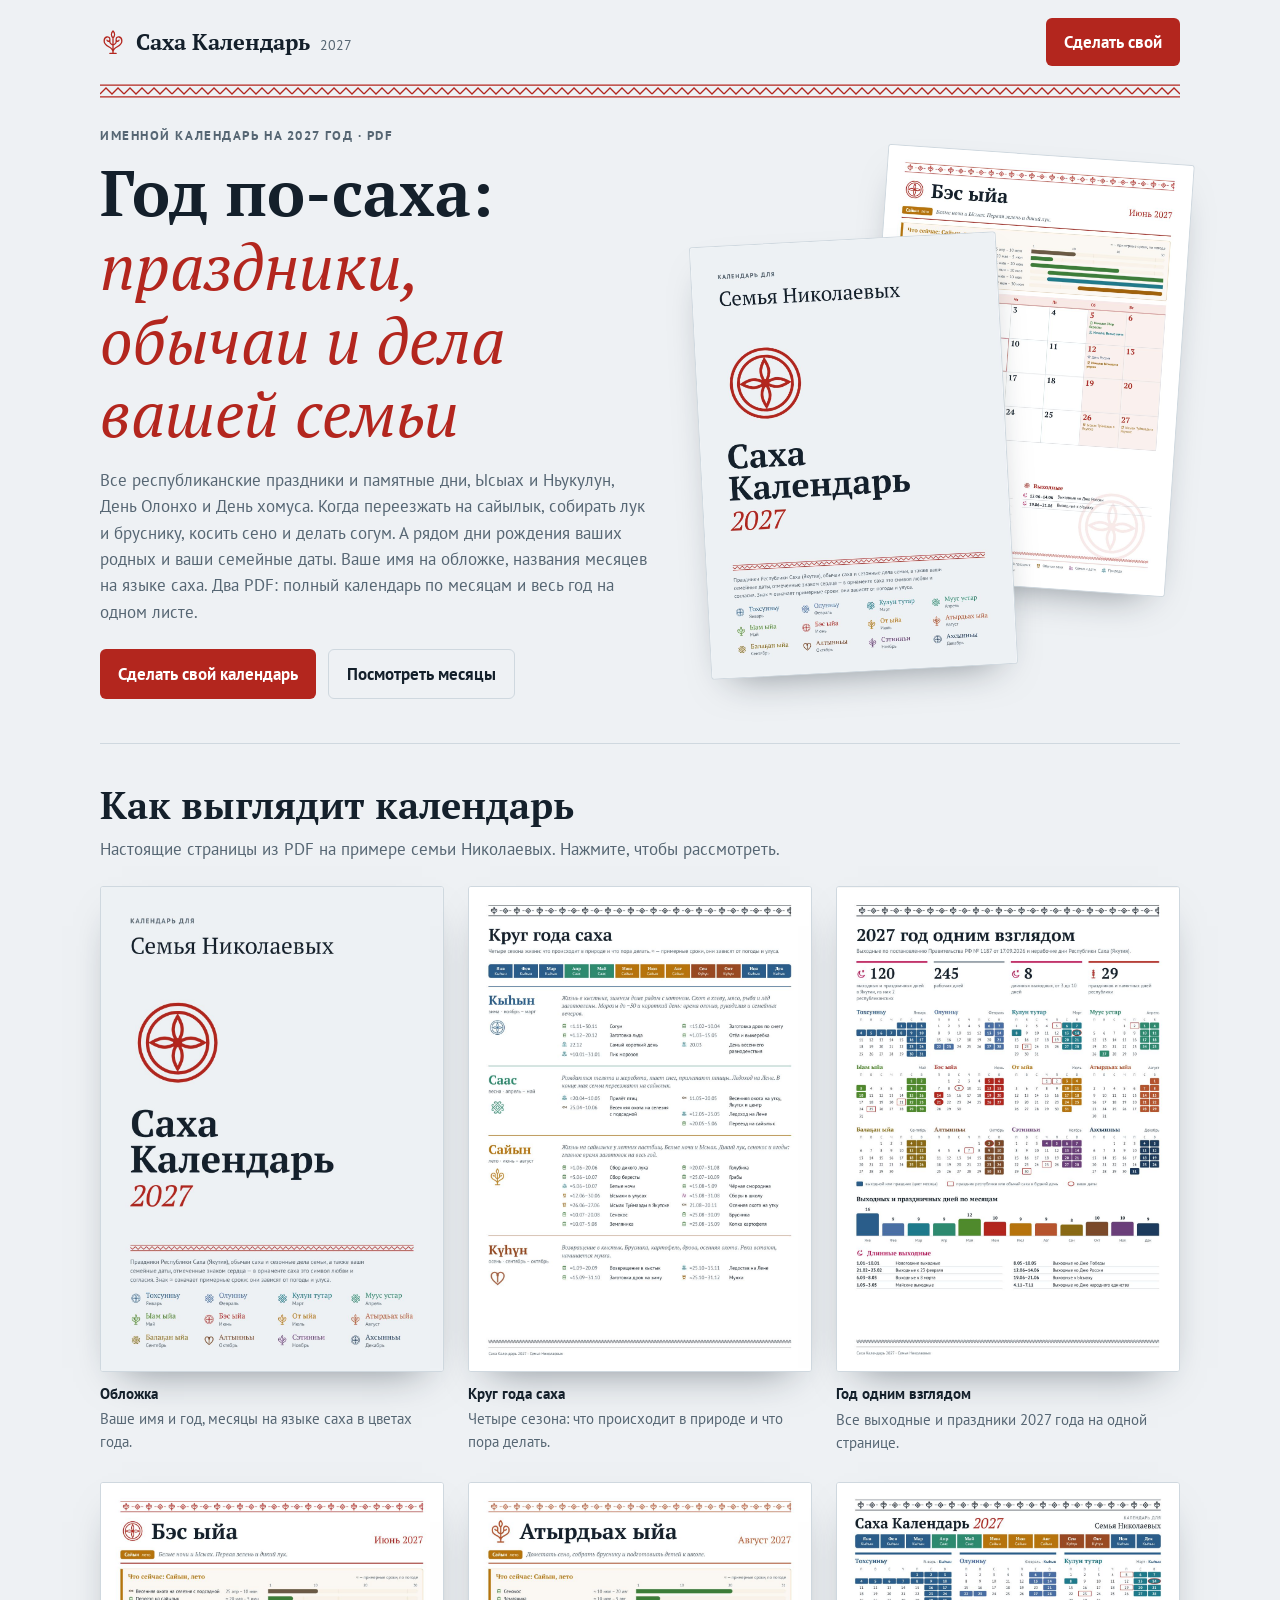
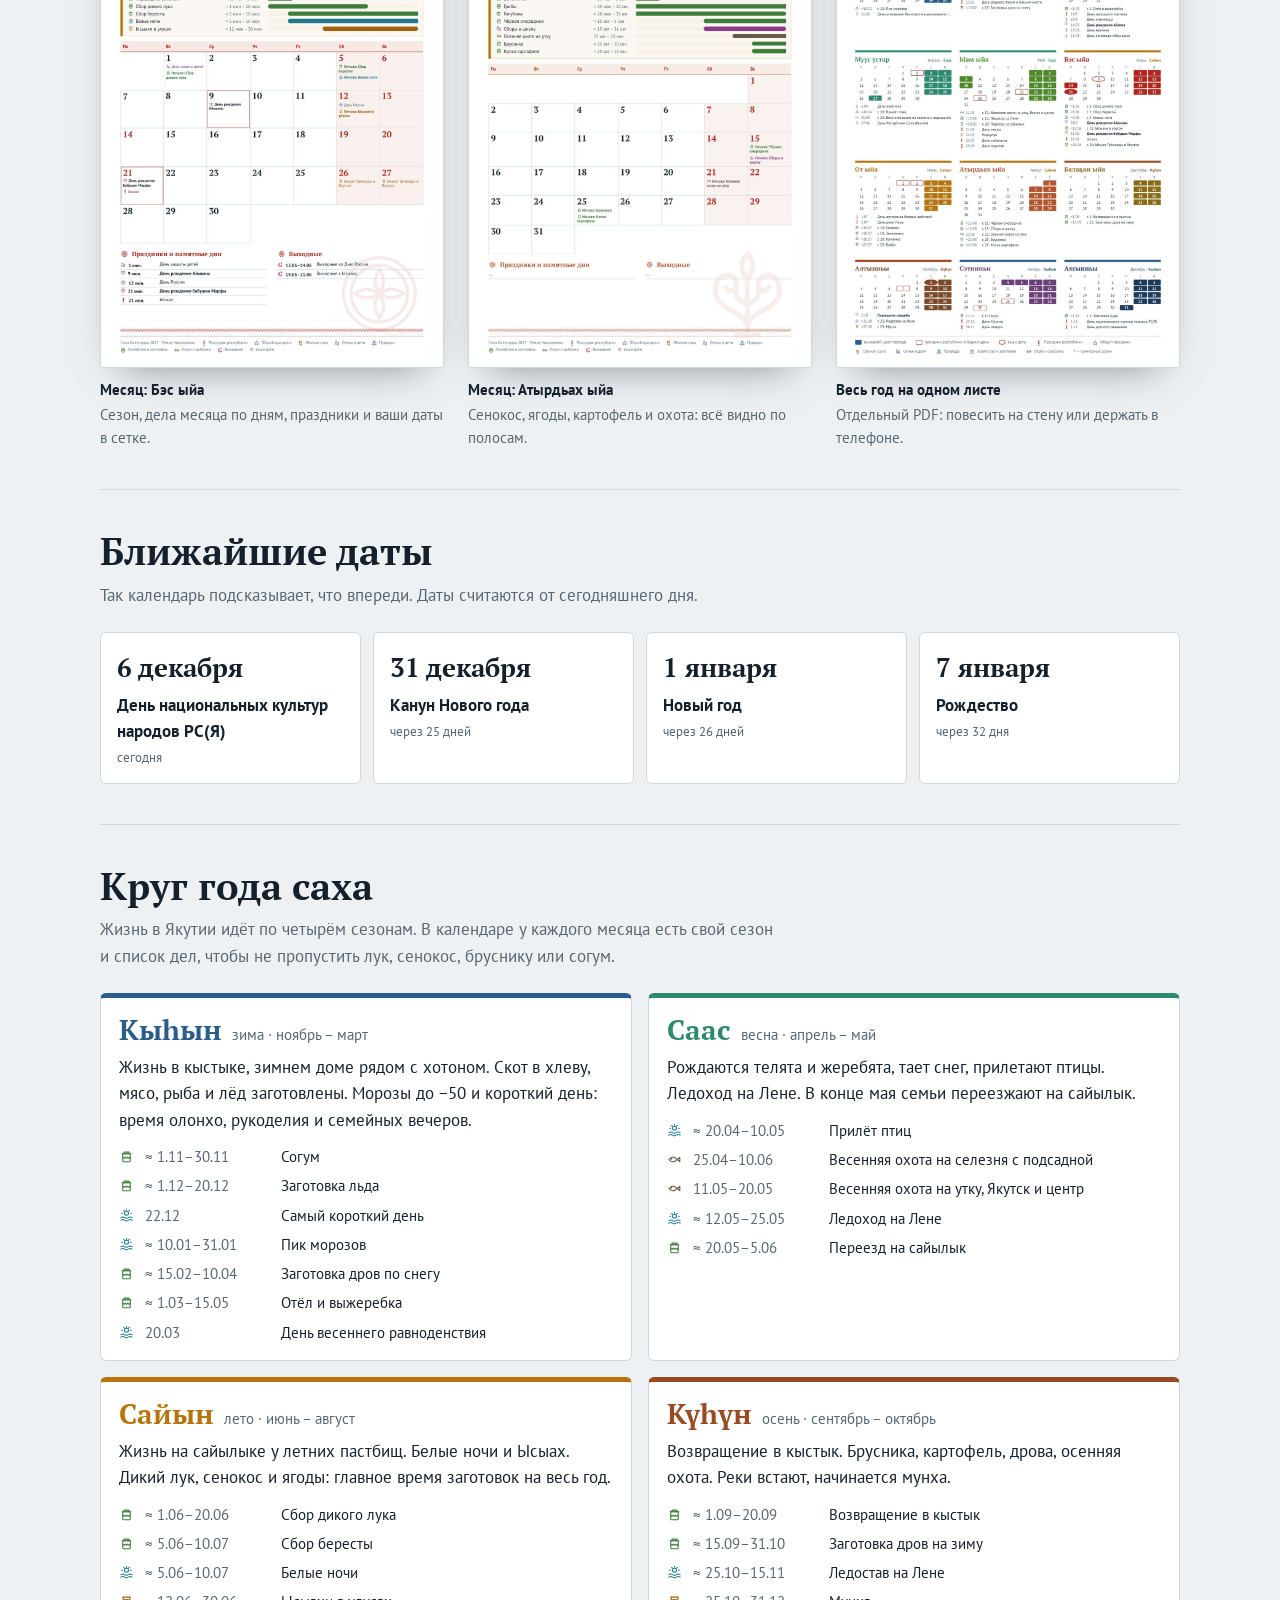
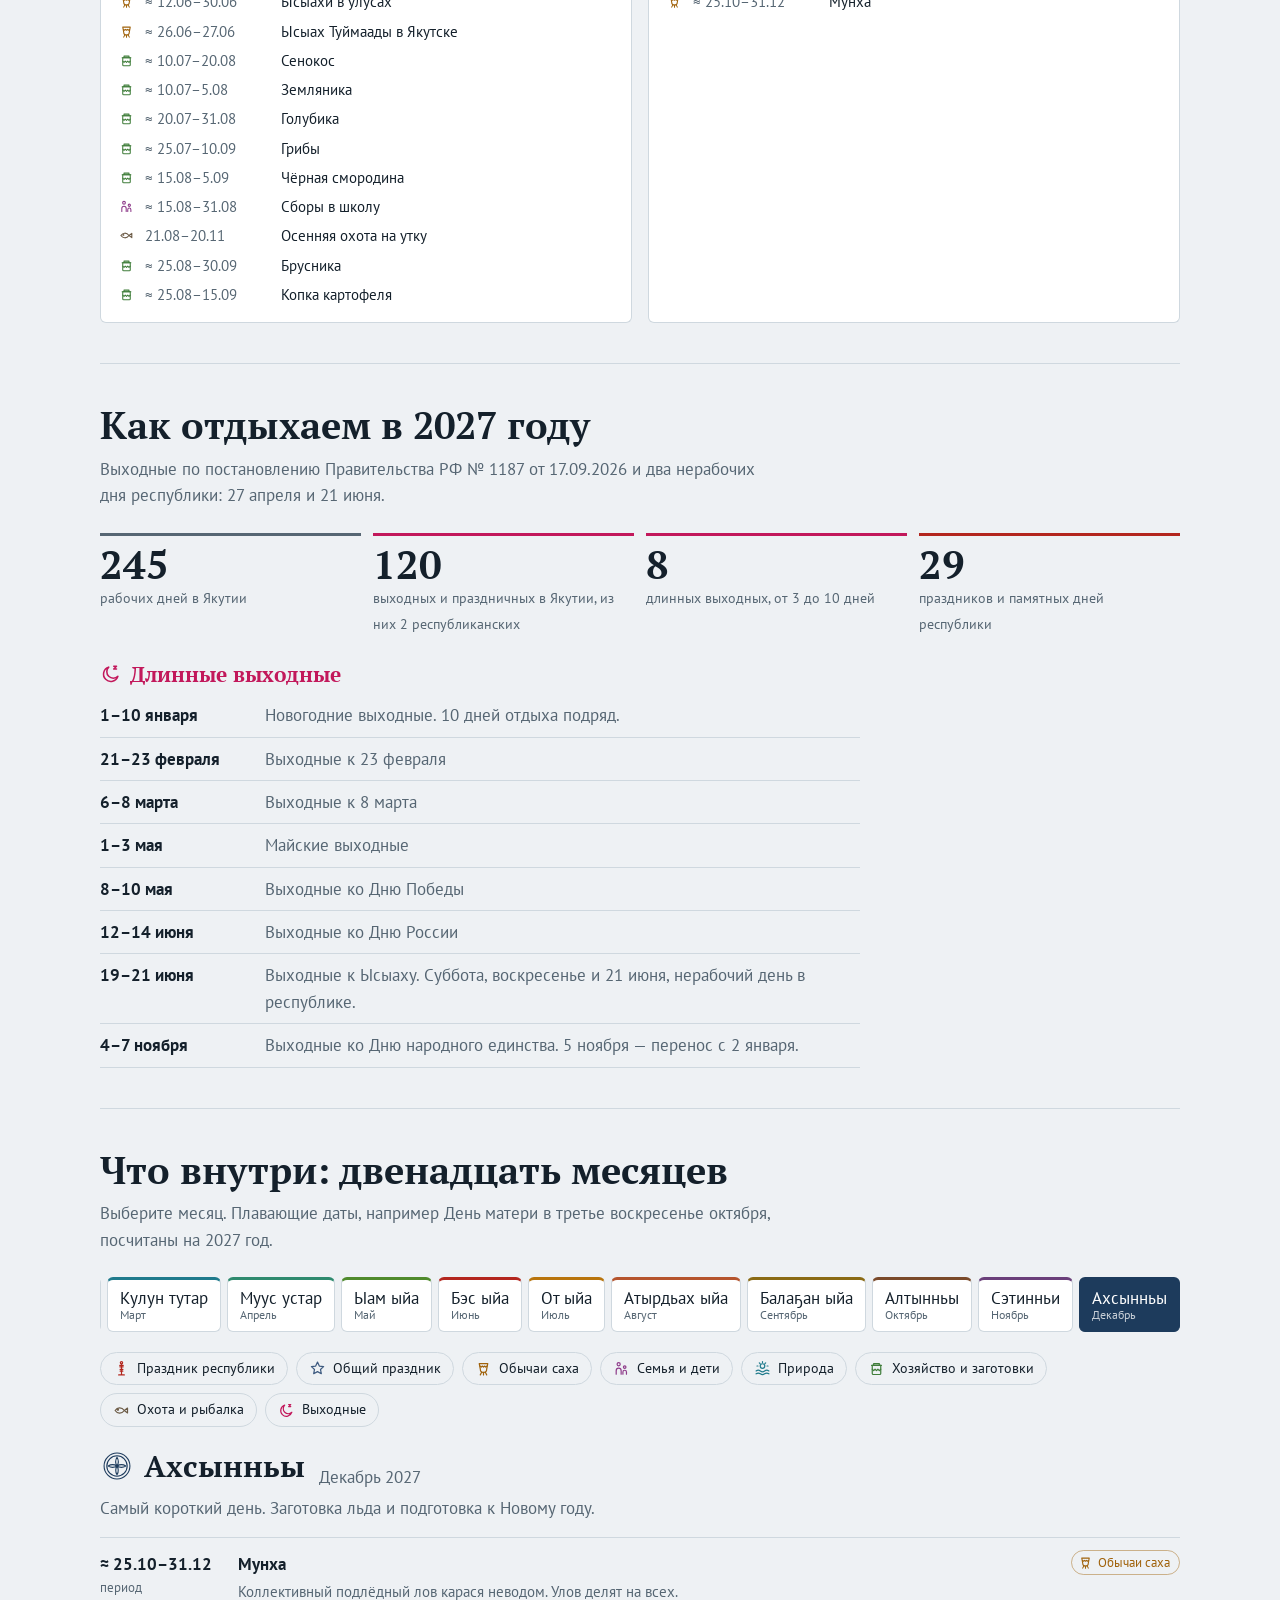
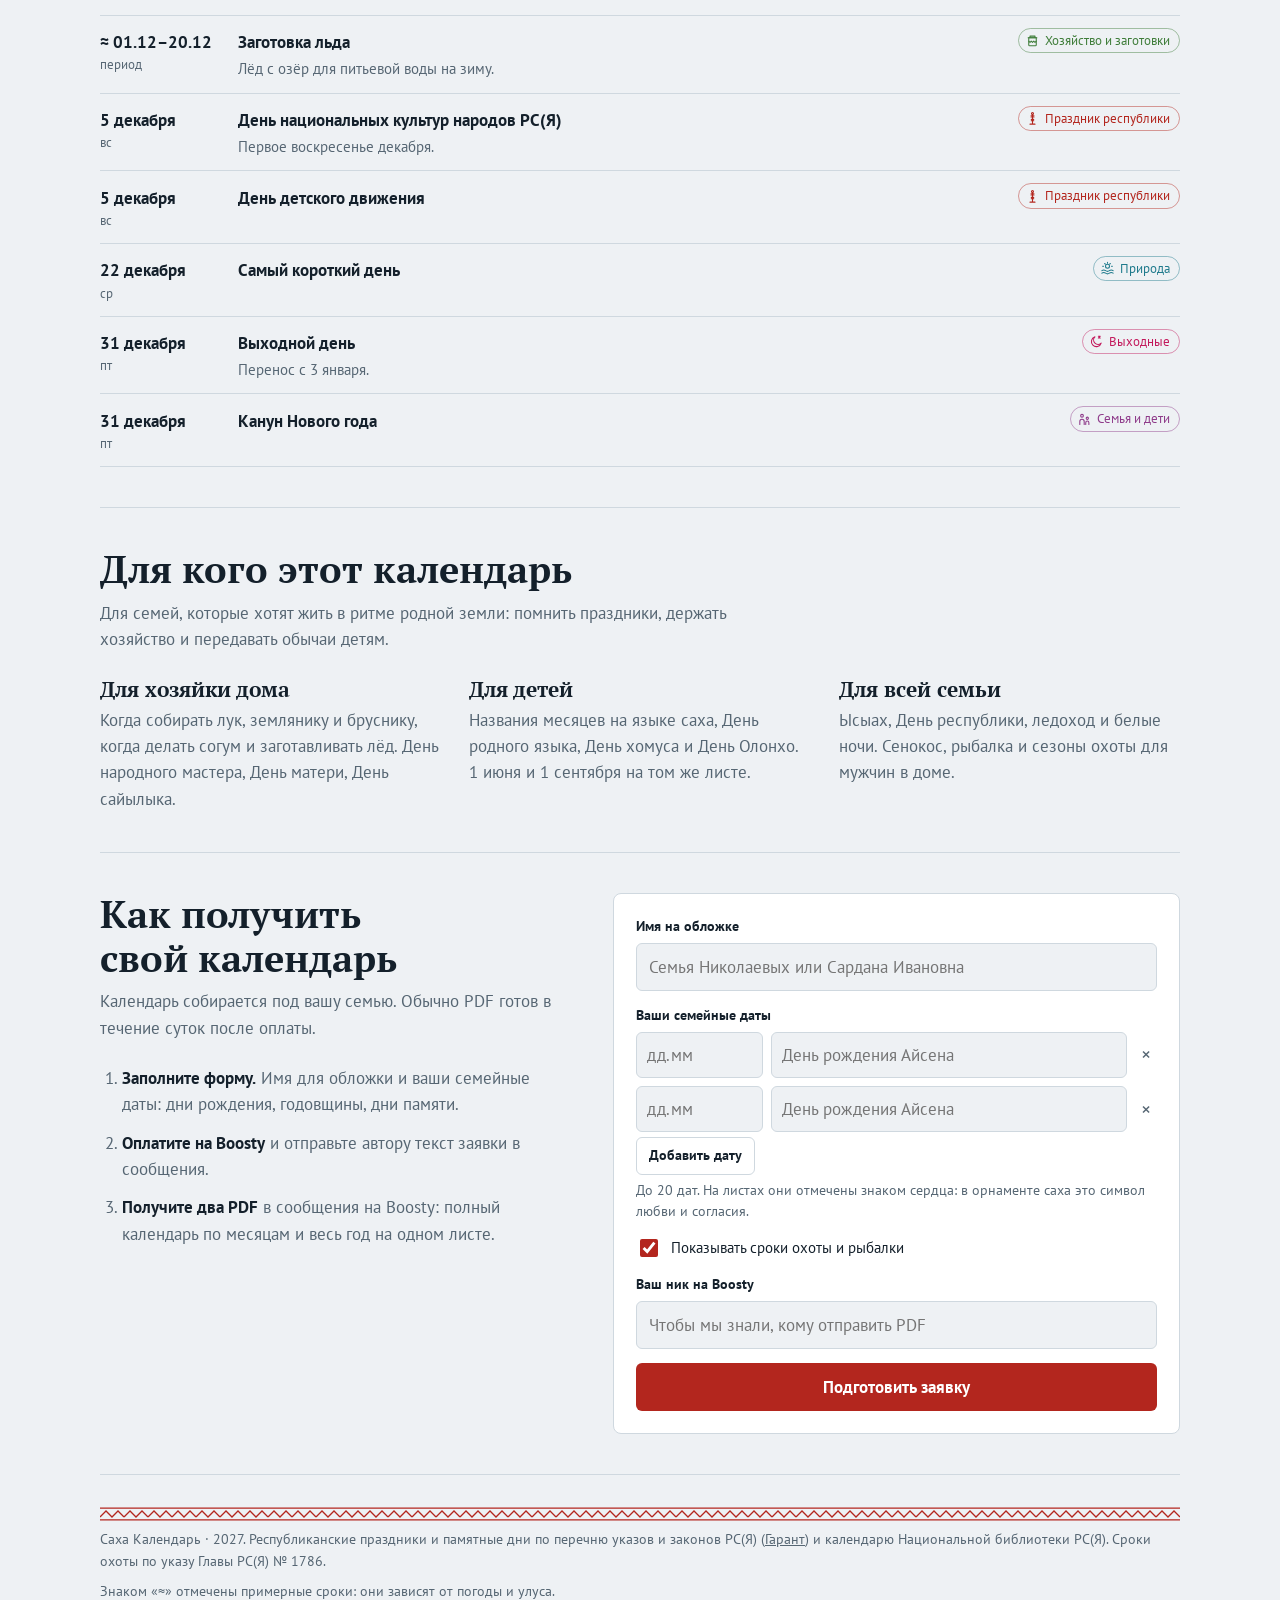
==== commit 7bb1d2c7: "Саха Календарь: show real PDF page previews Co-Authored-By: Claude Opus 5.5 <noreply@anthropic.com> " ====
--- a/sakha-calendar/index.html
+++ b/sakha-calendar/index.html
@@ -5,6 +5,7 @@
 <meta name="viewport" content="width=device-width, initial-scale=1, viewport-fit=cover">
 <style>html,body{margin:0;padding:0}</style>
 <meta name="description" content="Именной календарь саха на 2027 год: четыре сезона, праздники республики, выходные и ваши семейные даты. PDF через Boosty.">
+<meta property="og:image" content="https://msyuge.github.io/sakha-calendar/img/cover.jpg">
 <title>Саха Календарь</title>
 <link rel="preconnect" href="https://fonts.googleapis.com">
 <link rel="preconnect" href="https://fonts.gstatic.com" crossorigin>
@@ -143,6 +144,23 @@
 .season li { display: grid; grid-template-columns: 18px 8.5em 1fr; gap: 8px; align-items: baseline; font-size: 15px; }
 .season li .ic { color: var(--lc); transform: translateY(2px); }
 .season li b { font-variant-numeric: tabular-nums; font-weight: 400; color: var(--muted); }
+.hero-pages { position: relative; aspect-ratio: 1 / 1.08; max-width: 520px; justify-self: center; width: 100%; }
+.pg { display: block; padding: 0; border: 1px solid var(--line); background: #fff; cursor: zoom-in; border-radius: 3px; box-shadow: 0 18px 40px -22px rgba(20, 32, 43, 0.55); overflow: hidden; }
+.pg img { display: block; width: 100%; height: auto; }
+.hero-pages .pg { position: absolute; width: 64%; }
+.hero-pages .back { right: 0; top: 0; transform: rotate(4deg); }
+.hero-pages .front { left: 0; bottom: 0; transform: rotate(-3deg); }
+.gallery { display: grid; grid-template-columns: repeat(3, 1fr); gap: 28px 24px; }
+.gi { margin: 0; min-width: 0; }
+.gi .pg { width: 100%; }
+.gi figcaption { margin-top: 10px; display: grid; gap: 2px; font-size: 15px; }
+.gi figcaption span { color: var(--muted); }
+#lb { border: 0; padding: 0; background: transparent; max-width: min(96vw, 900px); max-height: 96vh; overflow: auto; }
+#lb::backdrop { background: rgba(10, 16, 22, 0.82); }
+#lb img { display: block; width: 100%; height: auto; background: #fff; }
+#lb p { color: #fff; margin: 10px 4px 0; }
+.lb-x { position: sticky; top: 8px; float: right; margin: 8px; width: 40px; height: 40px; border-radius: 50%; border: 0; background: rgba(255,255,255,0.92); color: #14202b; font-size: 26px; line-height: 1; cursor: pointer; }
+@media (max-width: 860px) { .gallery { grid-template-columns: 1fr 1fr; gap: 20px 14px; } .hero-pages { max-width: 420px; } }
 @media (max-width: 860px) { .seasons { grid-template-columns: 1fr; } }
 @media (max-width: 860px) { .rest-stats { grid-template-columns: 1fr 1fr; } .rest-cols { grid-template-columns: 1fr; gap: 20px; } }
 .empty { padding: 24px 0; color: var(--muted); }
@@ -221,18 +239,24 @@
     <div>
       <div class="kicker">Именной календарь на 2027 год · PDF</div>
       <h1>Год по-саха: <em>праздники, обычаи и дела вашей семьи</em></h1>
-      <p>Все республиканские праздники и памятные дни, Ысыах и Ньукулун, День Олонхо и День хомуса. Когда переезжать на сайылык, собирать лук и бруснику, косить сено и делать согум. А рядом дни рождения ваших родных и ваши семейные даты. Ваше имя на обложке, названия месяцев на языке саха. Распечатайте дома или в копицентре.</p>
+      <p>Все республиканские праздники и памятные дни, Ысыах и Ньукулун, День Олонхо и День хомуса. Когда переезжать на сайылык, собирать лук и бруснику, косить сено и делать согум. А рядом дни рождения ваших родных и ваши семейные даты. Ваше имя на обложке, названия месяцев на языке саха. Два PDF: полный календарь по месяцам и весь год на одном листе.</p>
       <div class="actions">
         <a class="btn" href="#order">Сделать свой календарь</a>
         <a class="btn ghost" href="#months">Посмотреть месяцы</a>
       </div>
     </div>
-    <div class="sheet" aria-label="Пример листа календаря: июнь 2027">
-      <div class="sheet-head"><b><span class="motif m-lyre" aria-hidden="true"></span>Бэс ыйа</b><span>июнь 2027</span></div>
-      <div class="mini" id="mini"></div>
-      <div class="sheet-notes" id="mini-notes"></div>
+    <div class="hero-pages">
+      <button type="button" class="pg back" data-i="3" aria-label="Открыть пример: июнь"><img src="img/june.jpg" alt="Страница июня из календаря" width="1112" height="1572"></button>
+      <button type="button" class="pg front" data-i="0" aria-label="Открыть пример: обложка"><img src="img/cover.jpg" alt="Обложка именного календаря «Семья Николаевых»" width="1112" height="1572"></button>
     </div>
   </section>
+
+  <section class="block" id="look" aria-labelledby="look-h">
+    <h2 id="look-h">Как выглядит календарь</h2>
+    <p class="lede">Настоящие страницы из PDF на примере семьи Николаевых. Нажмите, чтобы рассмотреть.</p>
+    <div class="gallery" id="gallery"></div>
+  </section>
+  <dialog id="lb" aria-label="Страница календаря"><button type="button" class="lb-x" aria-label="Закрыть">×</button><img id="lb-img" alt=""><p id="lb-cap"></p></dialog>
 
   <section class="block" aria-labelledby="soon-h">
     <h2 id="soon-h">Ближайшие даты</h2>
@@ -478,25 +502,26 @@
   const icon = k => { const i = el("span", "ic"); i.style.setProperty("--ic", icUrl(k)); i.setAttribute("aria-hidden", "true"); return i; };
   const all = E.map(ev => resolve(ev, YEAR));
 
-  // hero mini sheet: June
-  (function mini() {
-    const box = document.getElementById("mini");
-    ["Пн", "Вт", "Ср", "Чт", "Пт", "Сб", "Вс"].forEach(h => box.appendChild(el("div", "h", h)));
-    const first = new Date(YEAR, 5, 1); const lead = (first.getDay() + 6) % 7;
-    for (let i = 0; i < lead; i++) box.appendChild(el("div", "e"));
-    const marks = { 1: "family", 12: "ru", 21: "rs", 9: "own" };
-    const tuy = lastWeekday(YEAR, 6, 6).getDate(); marks[tuy] = "trad"; marks[tuy + 1] = "trad";
-    for (let d = 1; d <= 30; d++) {
-      const wd = new Date(YEAR, 5, d).getDay();
-      const c = el("div", (wd === 0 || wd === 6) ? "we" : "", d);
-      if (marks[d] === "own") { c.classList.add("mark", "own"); c.style.setProperty("--mc", "var(--accent)"); }
-      else if (marks[d]) { c.classList.add("mark"); c.style.setProperty("--mc", color(marks[d])); }
-      box.appendChild(c);
-    }
-    const notes = document.getElementById("mini-notes");
-    [["1", "День защиты детей"], ["1–20 ≈", "Сбор дикого лука"], ["9 ♡", "День рождения Айыыны — ваша дата"], ["21", "Ысыах, выходной"], [tuy + "–" + (tuy + 1) + " ≈", "Ысыах Туймаады"]].forEach(([d, t]) => {
-      const r = el("div"); r.appendChild(el("i", null, d)); r.appendChild(el("span", null, t)); notes.appendChild(r);
+  // real page previews + lightbox
+  (function gallery() {
+    const PAGES = [
+      ["img/cover.jpg", "Обложка", "Ваше имя и год, месяцы на языке саха в цветах года."],
+      ["img/seasons.jpg", "Круг года саха", "Четыре сезона: что происходит в природе и что пора делать."],
+      ["img/year.jpg", "Год одним взглядом", "Все выходные и праздники 2027 года на одной странице."],
+      ["img/june.jpg", "Месяц: Бэс ыйа", "Сезон, дела месяца по дням, праздники и ваши даты в сетке."],
+      ["img/august.jpg", "Месяц: Атырдьах ыйа", "Сенокос, ягоды, картофель и охота: всё видно по полосам."],
+      ["img/one-page.jpg", "Весь год на одном листе", "Отдельный PDF: повесить на стену или держать в телефоне."]
+    ];
+    const box = document.getElementById("gallery"), lb = document.getElementById("lb");
+    const open = i => { const [src, t, n] = PAGES[i]; document.getElementById("lb-img").src = src; document.getElementById("lb-img").alt = t; document.getElementById("lb-cap").textContent = t + ". " + n; if (lb.showModal) lb.showModal(); else window.open(src, "_blank"); };
+    PAGES.forEach(([src, t, n], i) => {
+      const f = el("figure", "gi"); const btn = el("button", "pg"); btn.type = "button"; btn.setAttribute("aria-label", "Открыть: " + t);
+      const img = el("img"); img.src = src; img.alt = t; img.loading = "lazy"; img.width = 1112; img.height = 1572; btn.appendChild(img); btn.addEventListener("click", () => open(i));
+      const cap = el("figcaption"); cap.append(el("b", null, t), el("span", null, n)); f.append(btn, cap); box.appendChild(f);
     });
+    document.querySelectorAll(".hero-pages .pg").forEach(b => b.addEventListener("click", () => open(+b.dataset.i)));
+    lb.querySelector(".lb-x").addEventListener("click", () => lb.close());
+    lb.addEventListener("click", e => { if (e.target === lb) lb.close(); });
   })();
 
   // upcoming dates from today (single-day events, this and next year)
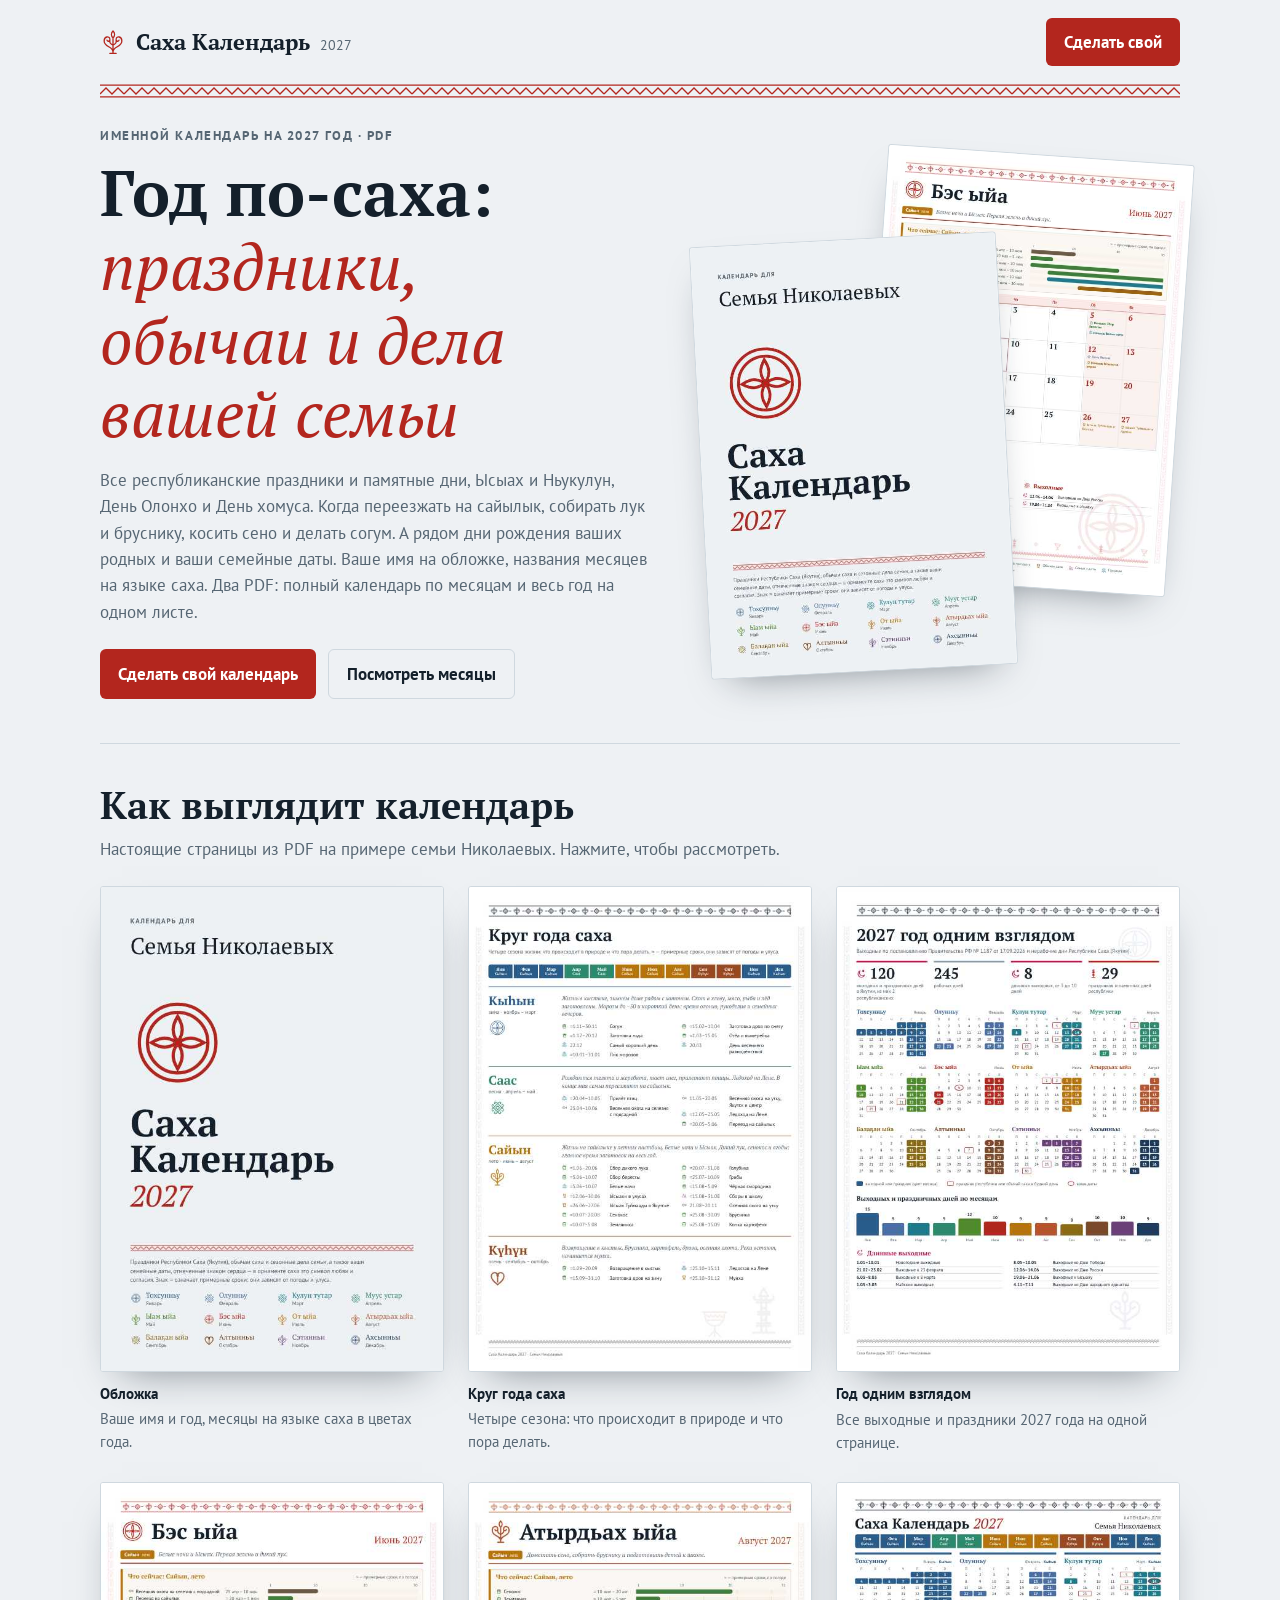
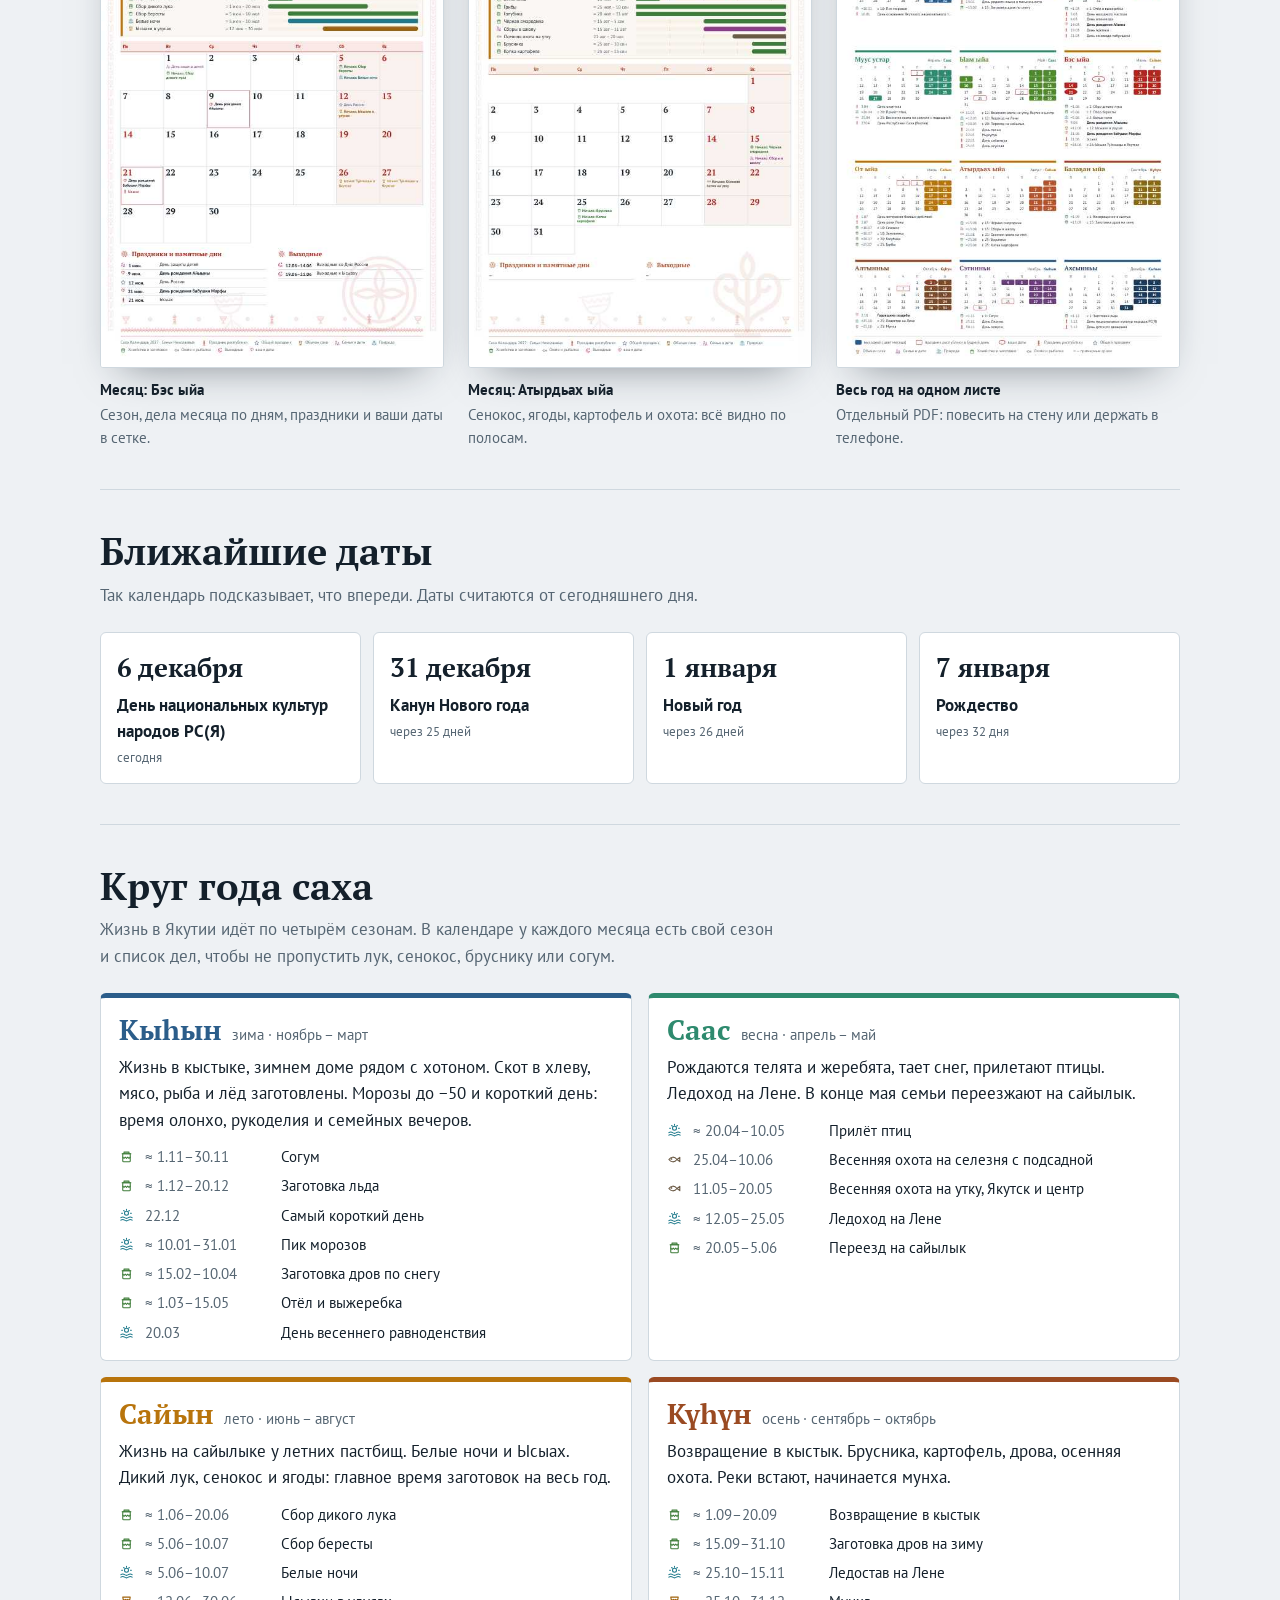
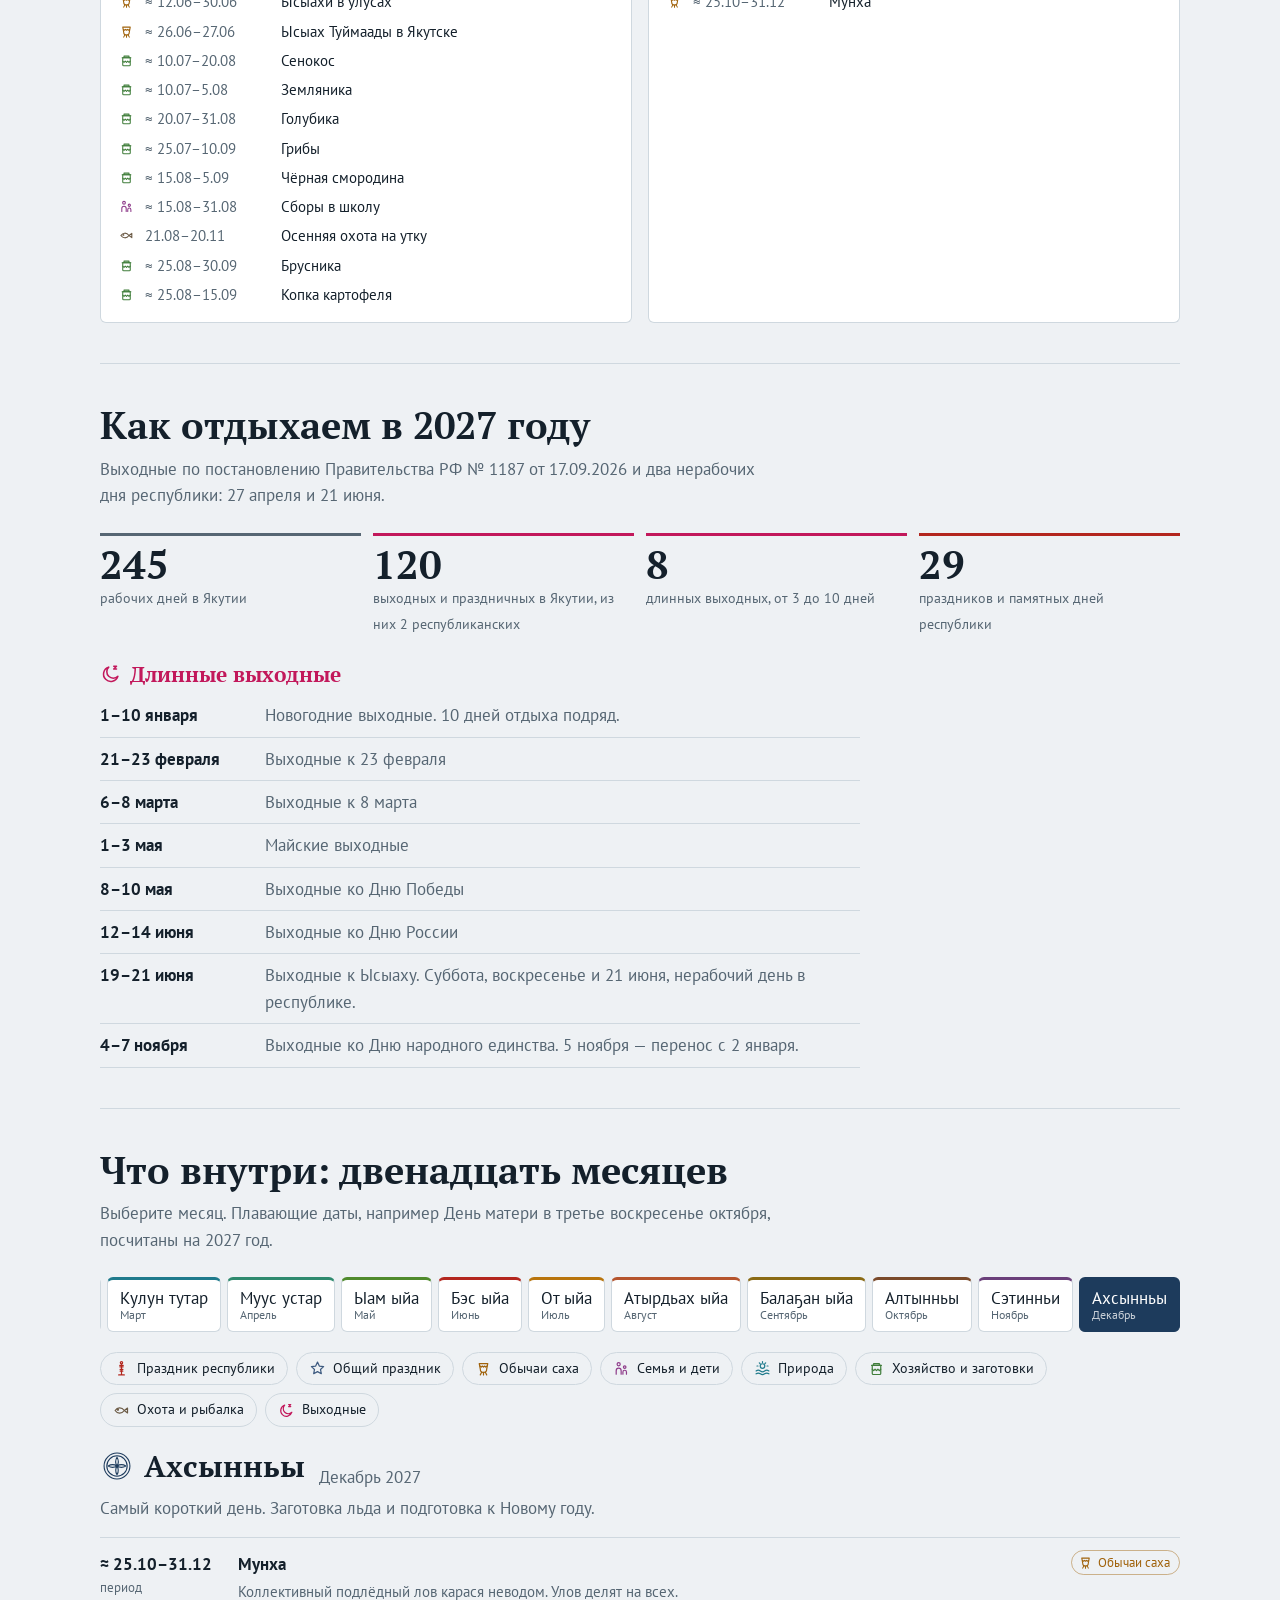
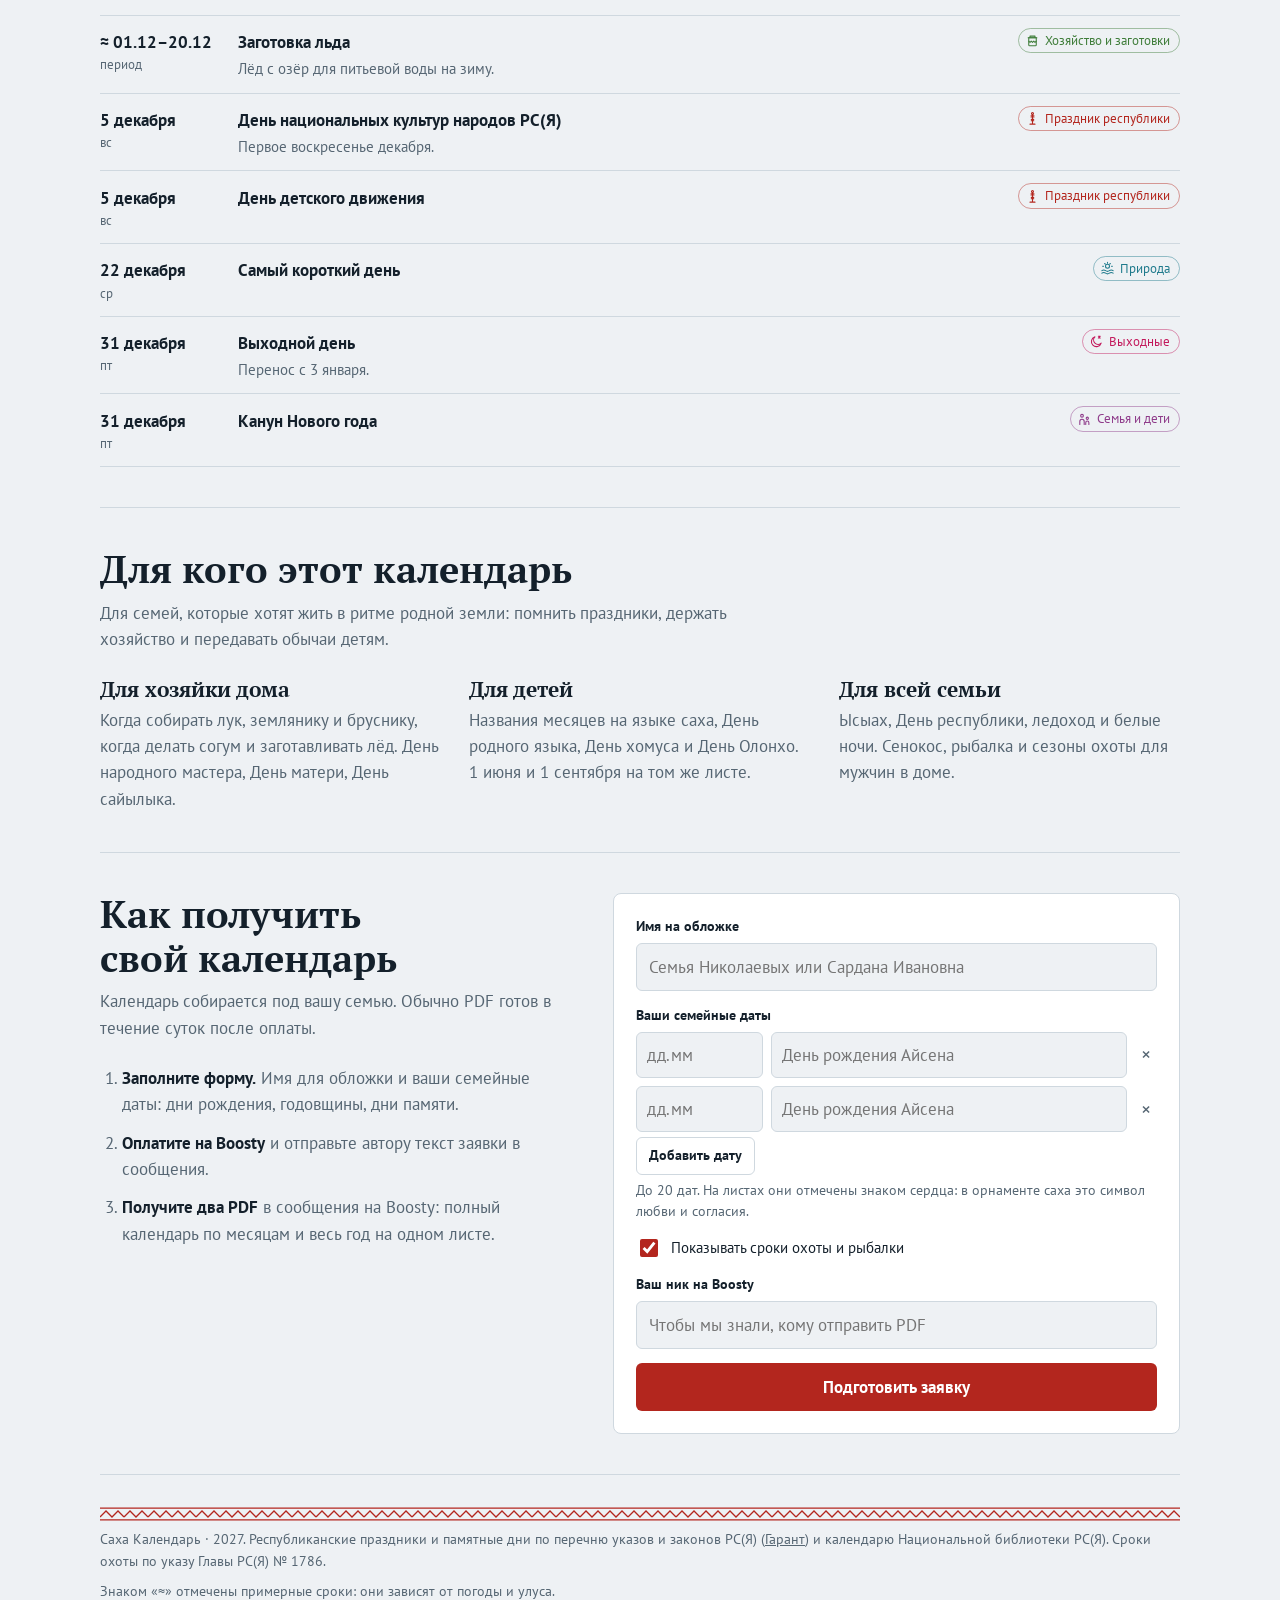
==== commit 876cb968: "Саха Календарь: lower-res previews, 27 April day off Co-Authored-By: Claude Opus 5.5 <noreply@anthro" ====
--- a/sakha-calendar/index.html
+++ b/sakha-calendar/index.html
@@ -384,6 +384,7 @@
     { t: "Выходные к Ысыаху", cat: "rest", when: [6, 19], end: [6, 21], n: "Суббота, воскресенье и 21 июня, нерабочий день в республике." },
     { t: "Выходные ко Дню народного единства", cat: "rest", when: [11, 4], end: [11, 7], n: "5 ноября — перенос с 2 января." },
     { t: "Выходной день", cat: "rest", when: [12, 31], n: "Перенос с 3 января." },
+    { t: "Нерабочий день в республике", cat: "rest", when: [4, 27], n: "День Республики Саха (Якутия)." },
     { t: "Рождество", cat: "ru", when: [1, 7] },
     { t: "День основания Якутского национального театра", cat: "rs", when: [1, 16] },
     { t: "Пик морозов", cat: "nature", when: [1, 10], end: [1, 31], approx: true, n: "По поверью, Бык Зимы ещё в силе. К концу зимы он теряет рога, и морозы слабеют." },
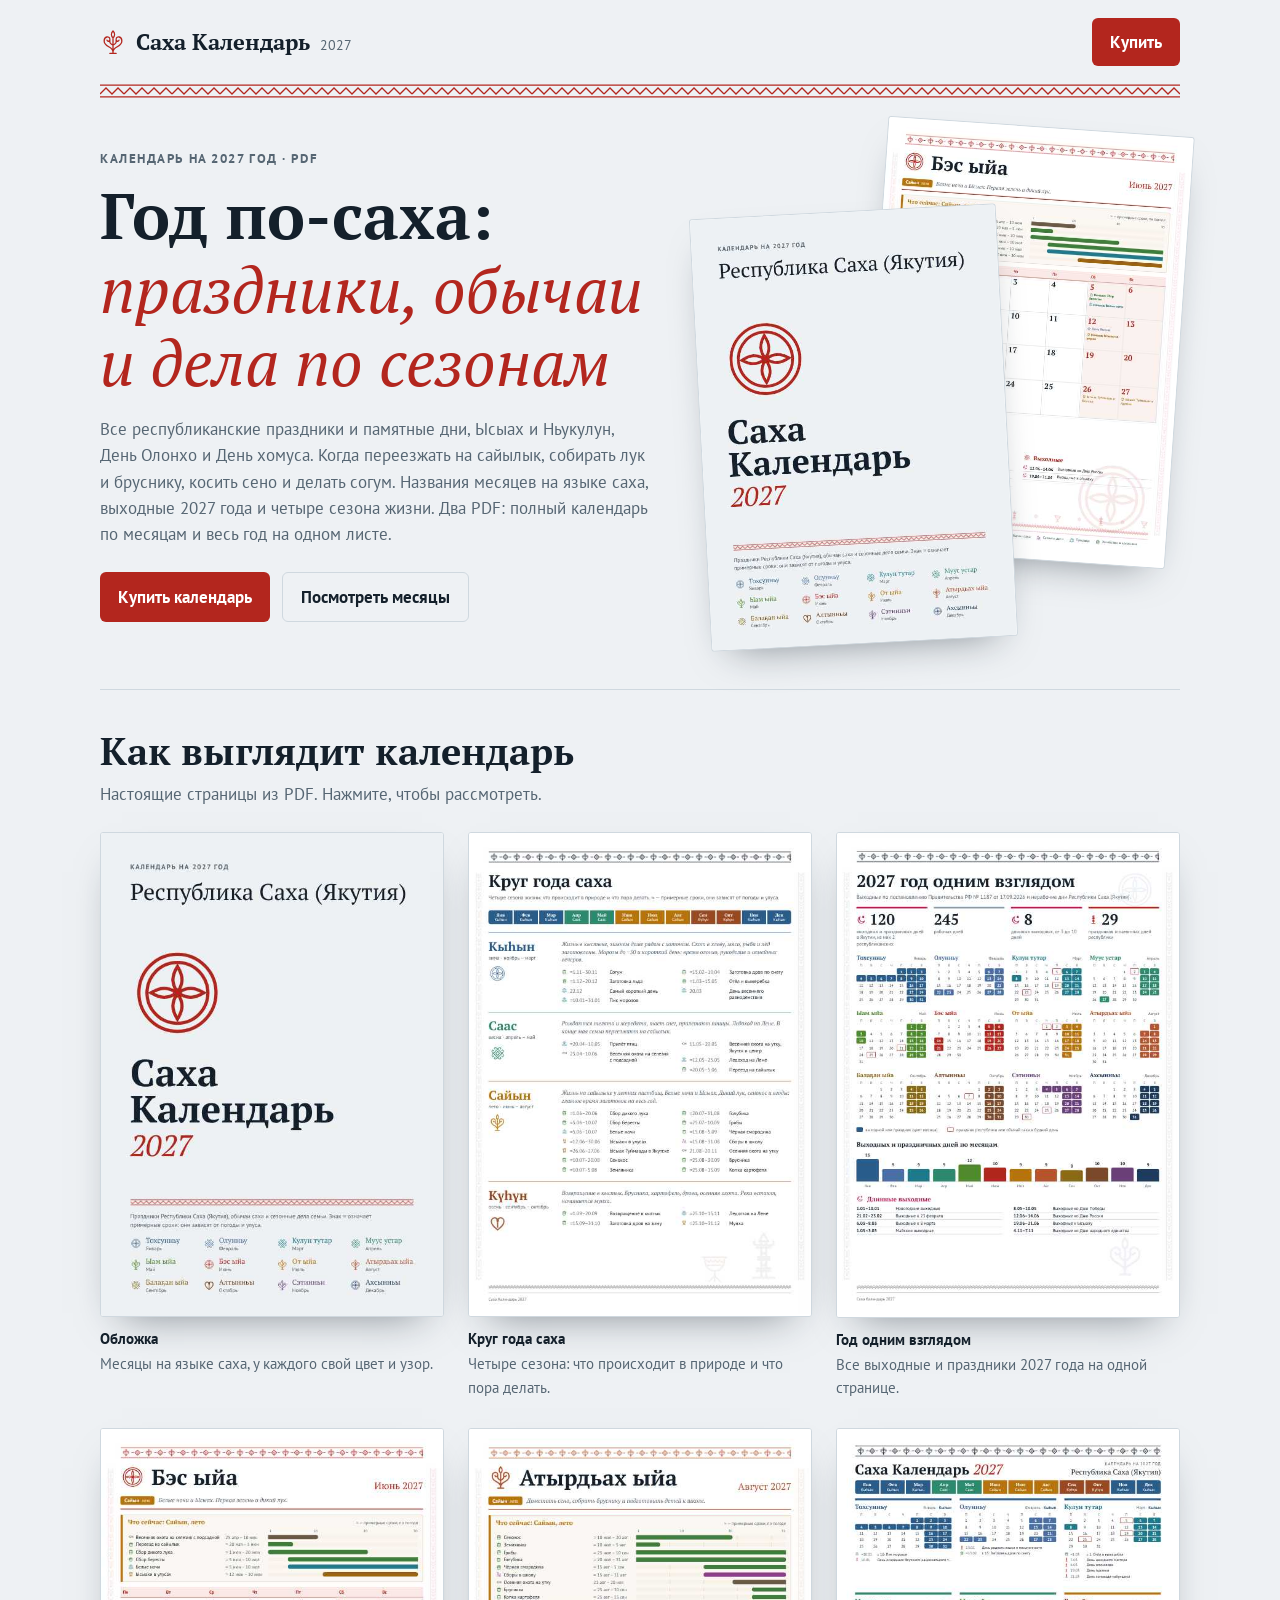
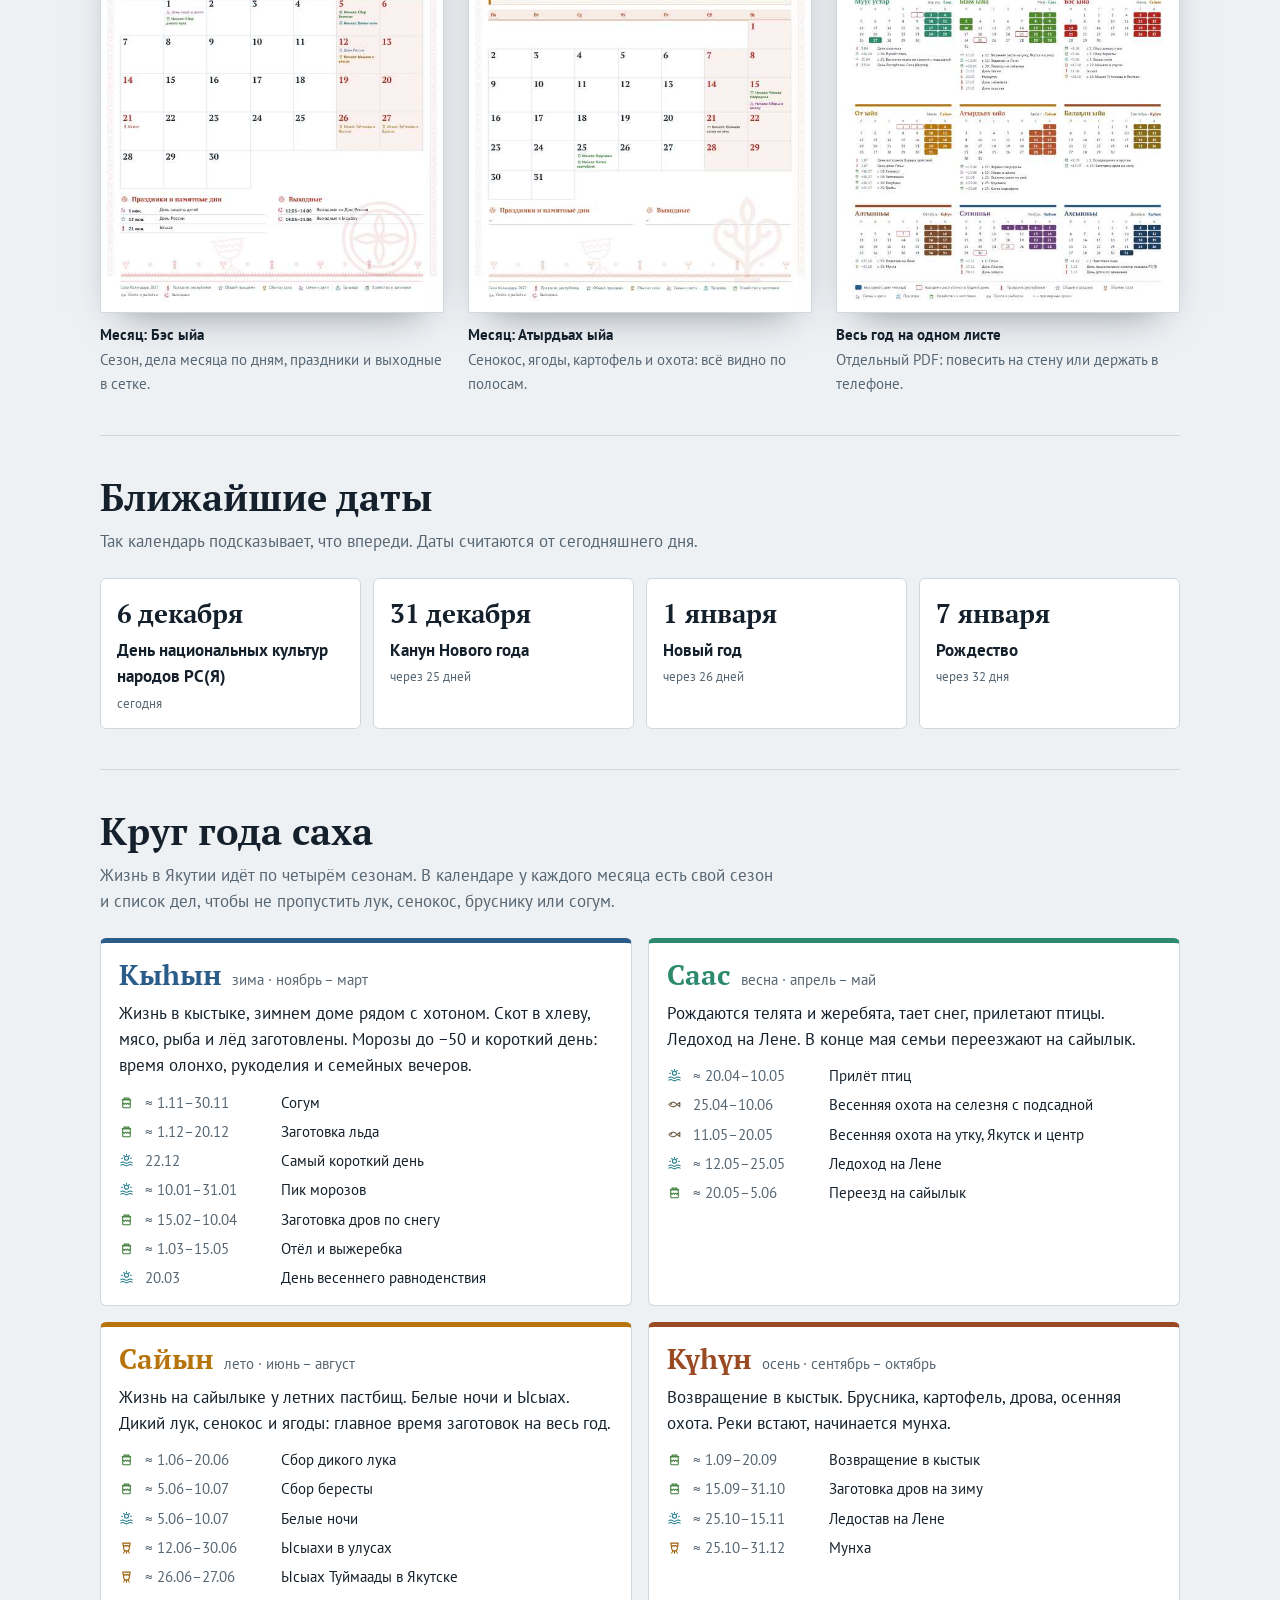
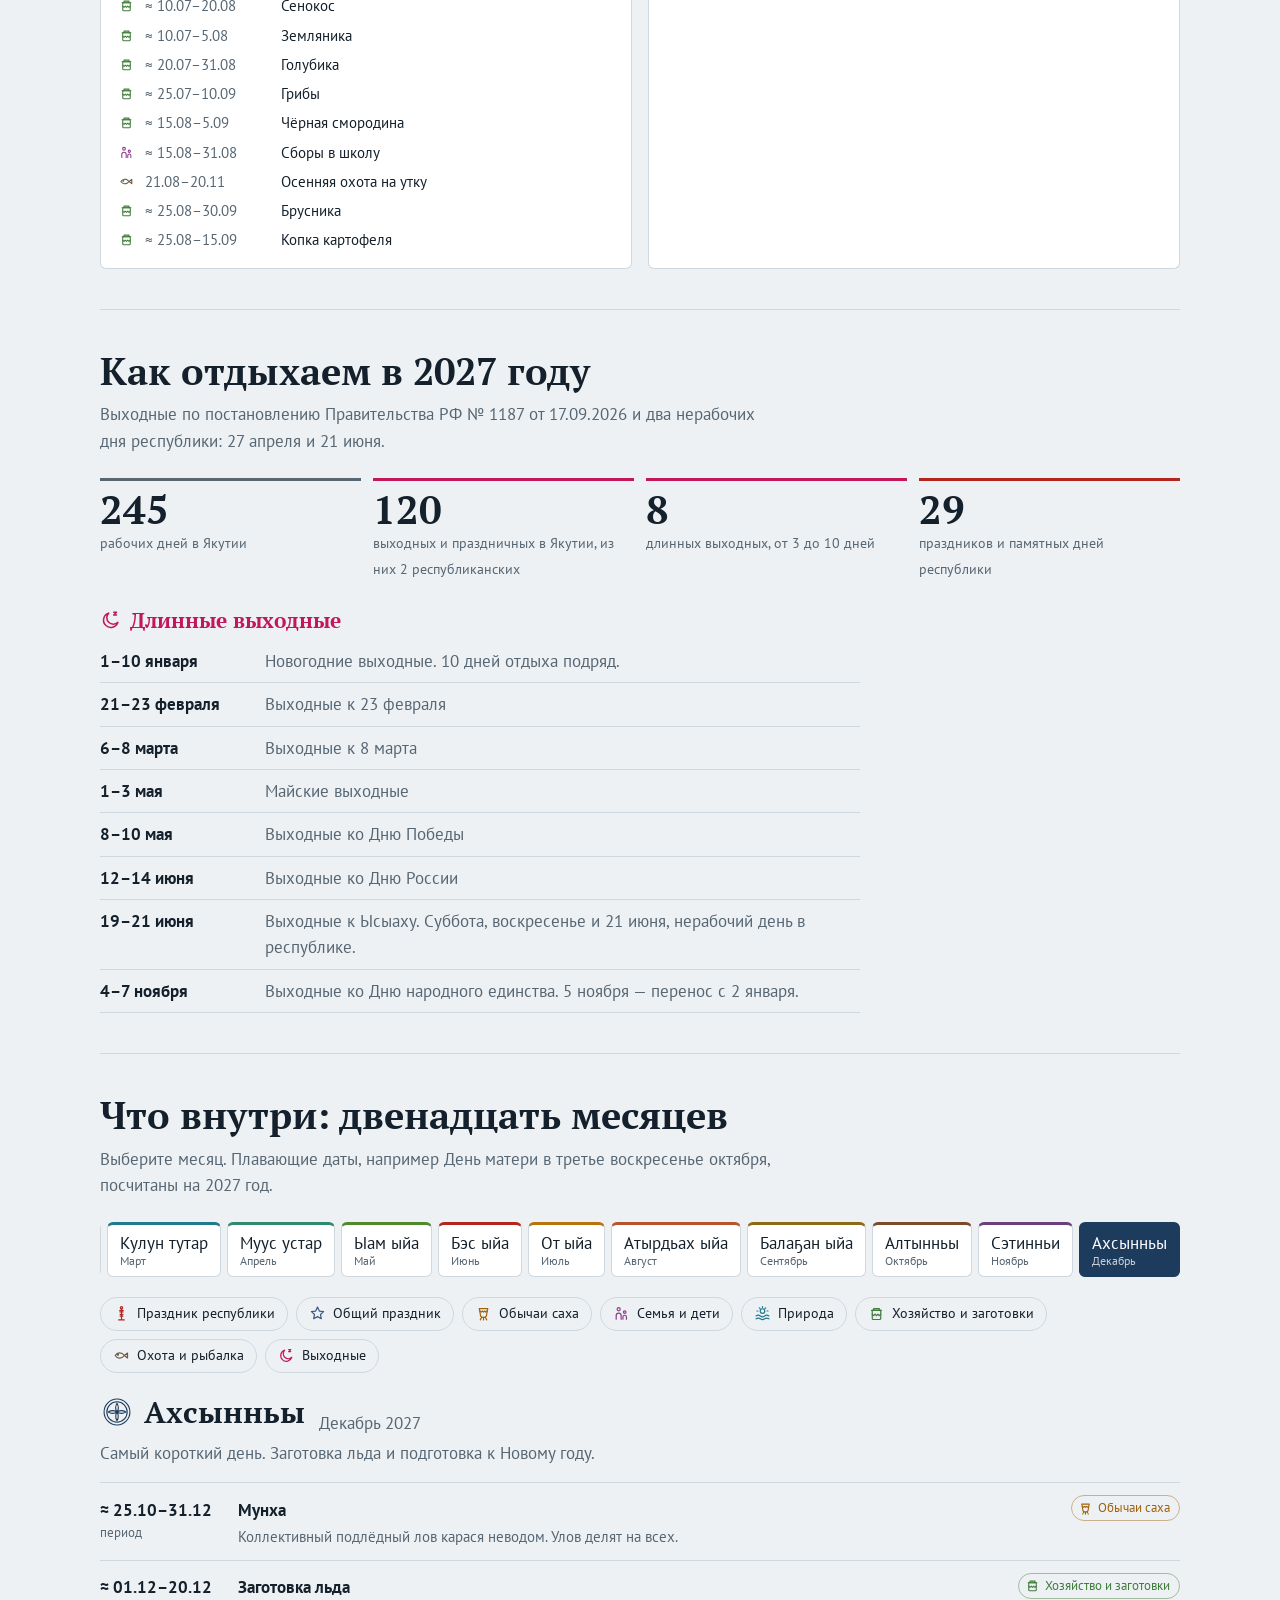
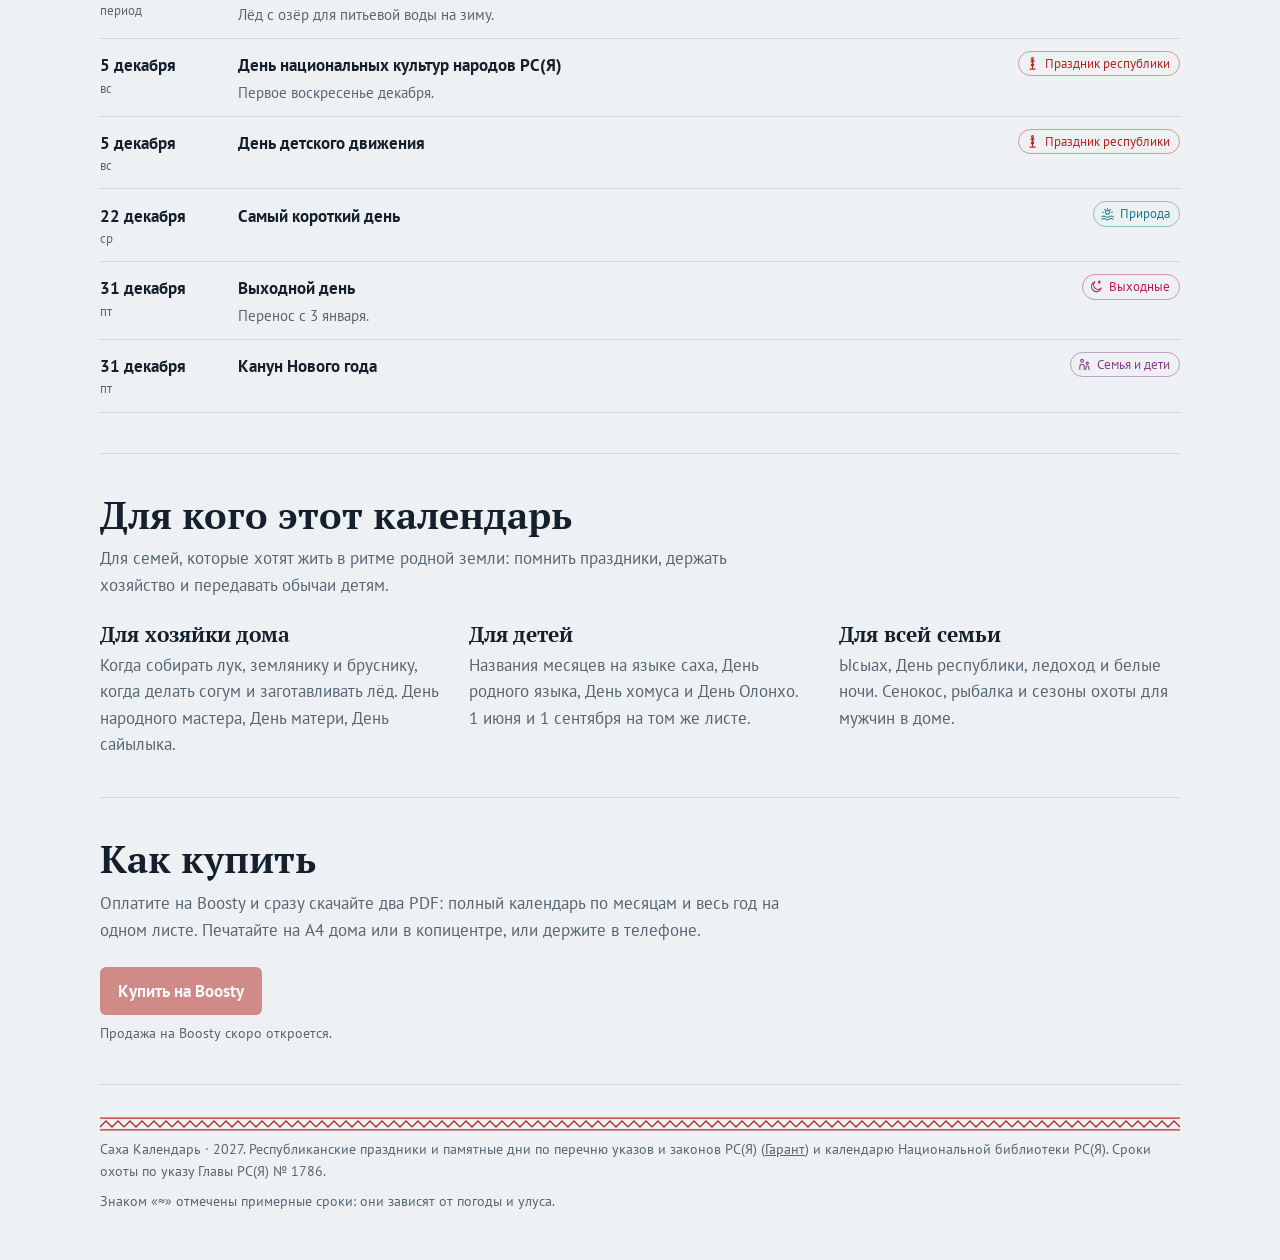
==== commit fed101b3: "Саха Календарь: one edition for everyone, buy button instead of order form Co-Authored-By: Claude Op" ====
--- a/sakha-calendar/index.html
+++ b/sakha-calendar/index.html
@@ -4,7 +4,7 @@
 <meta charset="utf-8">
 <meta name="viewport" content="width=device-width, initial-scale=1, viewport-fit=cover">
 <style>html,body{margin:0;padding:0}</style>
-<meta name="description" content="Именной календарь саха на 2027 год: четыре сезона, праздники республики, выходные и ваши семейные даты. PDF через Boosty.">
+<meta name="description" content="Саха Календарь 2027: четыре сезона, праздники Республики Саха (Якутия), выходные и сезонные дела. Два PDF через Boosty.">
 <meta property="og:image" content="https://msyuge.github.io/sakha-calendar/img/cover.jpg">
 <title>Саха Календарь</title>
 <link rel="preconnect" href="https://fonts.googleapis.com">
@@ -170,6 +170,9 @@
 .inside h3 { font-size: 21px; margin-bottom: 6px; }
 .inside p { margin: 0; color: var(--muted); }
 
+.buy { max-width: 40em; }
+.buy .actions { margin: 18px 0 8px; }
+.btn.off { opacity: 0.5; pointer-events: none; }
 .order { display: grid; grid-template-columns: 1fr 1.2fr; gap: 40px; align-items: start; }
 .order > * { min-width: 0; }
 .order ul { padding-left: 1.1em; color: var(--muted); margin: 0; display: grid; gap: 6px; }
@@ -231,29 +234,29 @@
 <div class="wrap">
   <header class="top">
     <a class="brand" href="#top"><span class="motif m-lyre" aria-hidden="true"></span><b>Саха Календарь</b><span>2027</span></a>
-    <a class="btn" href="#order">Сделать свой</a>
+    <a class="btn" href="#order">Купить</a>
   </header>
   <div class="ornament" aria-hidden="true"></div>
 
   <section class="hero" id="top">
     <div>
-      <div class="kicker">Именной календарь на 2027 год · PDF</div>
-      <h1>Год по-саха: <em>праздники, обычаи и дела вашей семьи</em></h1>
-      <p>Все республиканские праздники и памятные дни, Ысыах и Ньукулун, День Олонхо и День хомуса. Когда переезжать на сайылык, собирать лук и бруснику, косить сено и делать согум. А рядом дни рождения ваших родных и ваши семейные даты. Ваше имя на обложке, названия месяцев на языке саха. Два PDF: полный календарь по месяцам и весь год на одном листе.</p>
+      <div class="kicker">Календарь на 2027 год · PDF</div>
+      <h1>Год по-саха: <em>праздники, обычаи и дела по сезонам</em></h1>
+      <p>Все республиканские праздники и памятные дни, Ысыах и Ньукулун, День Олонхо и День хомуса. Когда переезжать на сайылык, собирать лук и бруснику, косить сено и делать согум. Названия месяцев на языке саха, выходные 2027 года и четыре сезона жизни. Два PDF: полный календарь по месяцам и весь год на одном листе.</p>
       <div class="actions">
-        <a class="btn" href="#order">Сделать свой календарь</a>
+        <a class="btn" href="#order">Купить календарь</a>
         <a class="btn ghost" href="#months">Посмотреть месяцы</a>
       </div>
     </div>
     <div class="hero-pages">
       <button type="button" class="pg back" data-i="3" aria-label="Открыть пример: июнь"><img src="img/june.jpg" alt="Страница июня из календаря" width="1112" height="1572"></button>
-      <button type="button" class="pg front" data-i="0" aria-label="Открыть пример: обложка"><img src="img/cover.jpg" alt="Обложка именного календаря «Семья Николаевых»" width="1112" height="1572"></button>
+      <button type="button" class="pg front" data-i="0" aria-label="Открыть пример: обложка"><img src="img/cover.jpg" alt="Обложка календаря «Саха Календарь 2027»" width="1112" height="1572"></button>
     </div>
   </section>
 
   <section class="block" id="look" aria-labelledby="look-h">
     <h2 id="look-h">Как выглядит календарь</h2>
-    <p class="lede">Настоящие страницы из PDF на примере семьи Николаевых. Нажмите, чтобы рассмотреть.</p>
+    <p class="lede">Настоящие страницы из PDF. Нажмите, чтобы рассмотреть.</p>
     <div class="gallery" id="gallery"></div>
   </section>
   <dialog id="lb" aria-label="Страница календаря"><button type="button" class="lb-x" aria-label="Закрыть">×</button><img id="lb-img" alt=""><p id="lb-cap"></p></dialog>
@@ -300,31 +303,11 @@
   </section>
 
   <section class="block" id="order" aria-labelledby="order-h">
-    <div class="order">
-      <div>
-        <h2 id="order-h">Как получить свой календарь</h2>
-        <p class="lede">Календарь собирается под вашу семью. Обычно PDF готов в течение суток после оплаты.</p>
-        <ol class="steps">
-          <li><b>Заполните форму.</b> Имя для обложки и ваши семейные даты: дни рождения, годовщины, дни памяти.</li>
-          <li><b>Оплатите на Boosty</b> и отправьте автору текст заявки в сообщения.</li>
-          <li><b>Получите два PDF</b> в сообщения на Boosty: полный календарь по месяцам и весь год на одном листе.</li>
-        </ol>
-      </div>
-      <div id="order-box">
-        <form id="order-form" novalidate>
-          <label class="field"><span>Имя на обложке</span><input id="o-name" name="name" maxlength="60" required placeholder="Семья Николаевых или Сардана Ивановна"></label>
-          <div class="field">
-            <span>Ваши семейные даты</span>
-            <div class="dates" id="o-dates"></div>
-            <button class="btn ghost small" type="button" id="o-add">Добавить дату</button>
-            <p class="note">До 20 дат. На листах они отмечены знаком сердца: в орнаменте саха это символ любви и согласия.</p>
-          </div>
-          <label class="check"><input type="checkbox" id="o-hunt" checked> Показывать сроки охоты и рыбалки</label>
-          <label class="field"><span>Ваш ник на Boosty</span><input id="o-boosty" name="boosty" maxlength="60" required placeholder="Чтобы мы знали, кому отправить PDF"></label>
-          <p class="note" id="o-err" role="alert" hidden></p>
-          <button class="btn" type="submit">Подготовить заявку</button>
-        </form>
-      </div>
+    <div class="buy">
+      <h2 id="order-h">Как купить</h2>
+      <p class="lede">Оплатите на Boosty и сразу скачайте два PDF: полный календарь по месяцам и весь год на одном листе. Печатайте на A4 дома или в копицентре, или держите в телефоне.</p>
+      <div class="actions"><a class="btn" id="buy-btn" target="_blank" rel="noopener">Купить на Boosty</a></div>
+      <p class="note" id="buy-note"></p>
     </div>
   </section>
 
@@ -506,10 +489,10 @@
   // real page previews + lightbox
   (function gallery() {
     const PAGES = [
-      ["img/cover.jpg", "Обложка", "Ваше имя и год, месяцы на языке саха в цветах года."],
+      ["img/cover.jpg", "Обложка", "Месяцы на языке саха, у каждого свой цвет и узор."],
       ["img/seasons.jpg", "Круг года саха", "Четыре сезона: что происходит в природе и что пора делать."],
       ["img/year.jpg", "Год одним взглядом", "Все выходные и праздники 2027 года на одной странице."],
-      ["img/june.jpg", "Месяц: Бэс ыйа", "Сезон, дела месяца по дням, праздники и ваши даты в сетке."],
+      ["img/june.jpg", "Месяц: Бэс ыйа", "Сезон, дела месяца по дням, праздники и выходные в сетке."],
       ["img/august.jpg", "Месяц: Атырдьах ыйа", "Сенокос, ягоды, картофель и охота: всё видно по полосам."],
       ["img/one-page.jpg", "Весь год на одном листе", "Отдельный PDF: повесить на стену или держать в телефоне."]
     ];
@@ -628,69 +611,11 @@
   render();
   const cur = document.getElementById("m-" + month); if (cur) tabs.scrollLeft = Math.max(0, cur.offsetLeft - 16);
 
-  // order form: composes the personalization request for Boosty
+  // buy button: Boosty link goes here once the post is live
   const BOOSTY_URL = "";
-  const datesBox = document.getElementById("o-dates");
-  let dateSeq = 0;
-  function addDate(d, t) {
-    if (datesBox.children.length >= 20) return;
-    const i = ++dateSeq;
-    const r = el("div", "drow");
-    const di = el("input"); di.id = "d-date-" + i; di.placeholder = "дд.мм"; di.maxLength = 5; di.inputMode = "numeric"; di.setAttribute("aria-label", "Дата"); if (d) di.value = d;
-    const ti = el("input"); ti.id = "d-text-" + i; ti.placeholder = "День рождения Айсена"; ti.maxLength = 50; ti.setAttribute("aria-label", "Что за дата"); if (t) ti.value = t;
-    const x = el("button", null, "×"); x.type = "button"; x.setAttribute("aria-label", "Удалить дату");
-    x.addEventListener("click", () => r.remove());
-    r.append(di, ti, x); datesBox.appendChild(r);
-  }
-  addDate(); addDate();
-  document.getElementById("o-add").addEventListener("click", () => addDate());
-
-  const form = document.getElementById("order-form");
-  form.addEventListener("submit", e => {
-    e.preventDefault();
-    const v = id => document.getElementById(id).value.trim();
-    const err = document.getElementById("o-err");
-    const problems = [];
-    if (!v("o-name")) problems.push("впишите имя для обложки");
-    if (!v("o-boosty")) problems.push("укажите ник на Boosty");
-    const dates = [];
-    [...datesBox.children].forEach(r => {
-      const [di, ti] = r.querySelectorAll("input");
-      const d = di.value.trim(), t = ti.value.trim();
-      if (!d && !t) return;
-      const m = d.match(/^(\d{1,2})[.\/-](\d{1,2})$/);
-      const ok = m && +m[2] >= 1 && +m[2] <= 12 && +m[1] >= 1 && +m[1] <= new Date(YEAR, +m[2], 0).getDate();
-      if (!ok || !t) { problems.push("проверьте дату «" + (d || t) + "»: нужен формат дд.мм и подпись"); return; }
-      dates.push(String(+m[1]).padStart(2, "0") + "." + String(+m[2]).padStart(2, "0") + " " + t);
-    });
-    if (problems.length) { err.textContent = "Чтобы продолжить, " + problems.join("; ") + "."; err.hidden = false; return; }
-    err.hidden = true;
-    const text = "Заявка: Саха Календарь 2027\n" +
-      "Имя: " + v("o-name") + "\n" +
-      "Охота и рыбалка: " + (document.getElementById("o-hunt").checked ? "да" : "нет") + "\n" +
-      "Boosty: " + v("o-boosty") + "\n" +
-      "Даты:" + (dates.length ? "\n" + dates.join("\n") : " нет");
-    const box = document.getElementById("order-box");
-    const done = el("div", "done");
-    done.appendChild(el("h3", null, "Заявка готова"));
-    done.appendChild(el("p", "note", BOOSTY_URL
-      ? "Скопируйте текст, оплатите календарь на Boosty и отправьте этот текст автору в сообщения."
-      : "Продажа на Boosty скоро откроется. Скопируйте и сохраните текст заявки, ссылка на оплату появится на этой странице."));
-    const pre = el("pre", null, text); done.appendChild(pre);
-    const btns = el("div", "row-btns");
-    const copy = el("button", "btn", "Скопировать заявку"); copy.type = "button";
-    copy.addEventListener("click", () => {
-      const ok = () => { copy.textContent = "Скопировано"; };
-      const fallback = () => { const r = document.createRange(); r.selectNodeContents(pre); const sel = getSelection(); sel.removeAllRanges(); sel.addRange(r); copy.textContent = "Текст выделен, скопируйте его"; };
-      try { navigator.clipboard.writeText(text).then(ok, fallback); } catch (_) { fallback(); }
-    });
-    btns.appendChild(copy);
-    if (BOOSTY_URL) { const go = el("a", "btn ghost", "Перейти на Boosty"); go.href = BOOSTY_URL; go.target = "_blank"; go.rel = "noopener"; btns.appendChild(go); }
-    const back = el("button", "btn ghost", "Изменить"); back.type = "button";
-    back.addEventListener("click", () => { box.replaceChildren(form); });
-    btns.appendChild(back); done.appendChild(btns);
-    box.replaceChildren(done);
-  });
+  const buy = document.getElementById("buy-btn");
+  if (BOOSTY_URL) buy.href = BOOSTY_URL;
+  else { buy.removeAttribute("target"); buy.setAttribute("aria-disabled", "true"); buy.classList.add("off"); document.getElementById("buy-note").textContent = "Продажа на Boosty скоро откроется."; }
 })();
 </script>
 
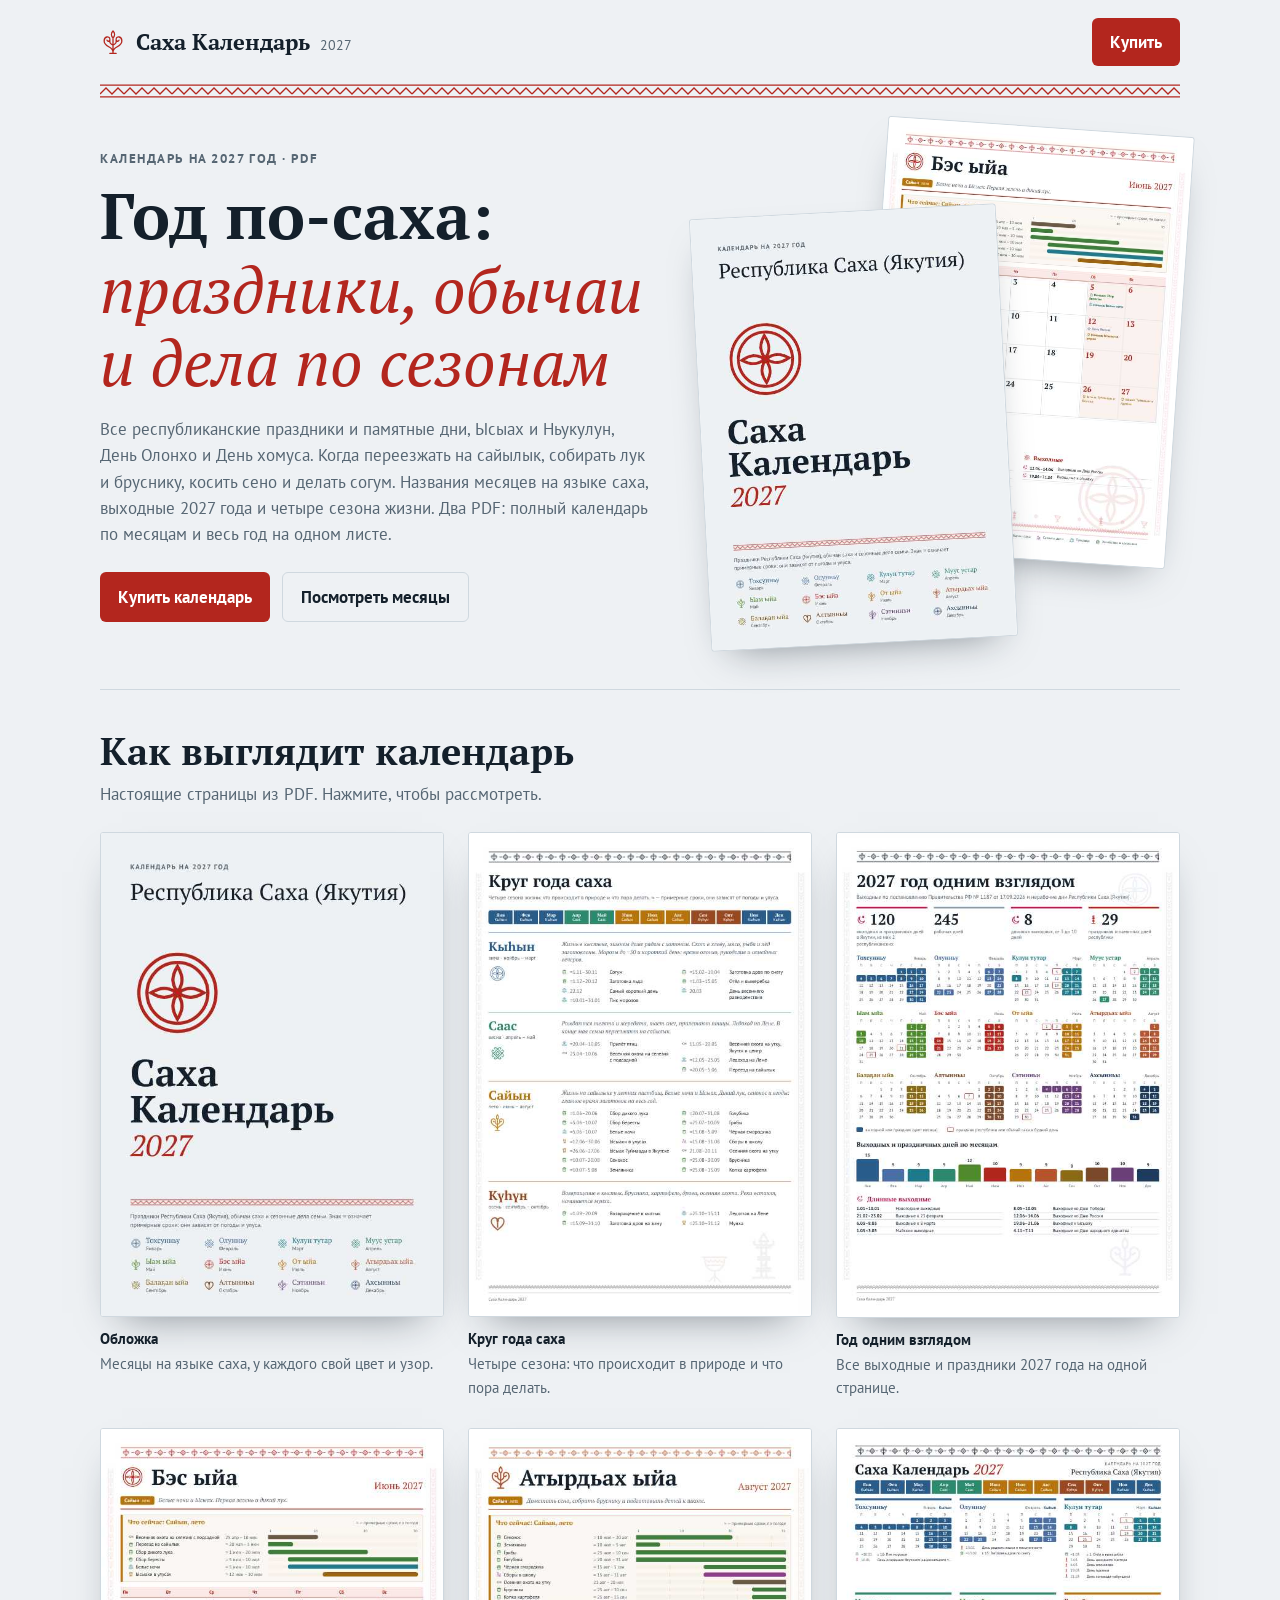
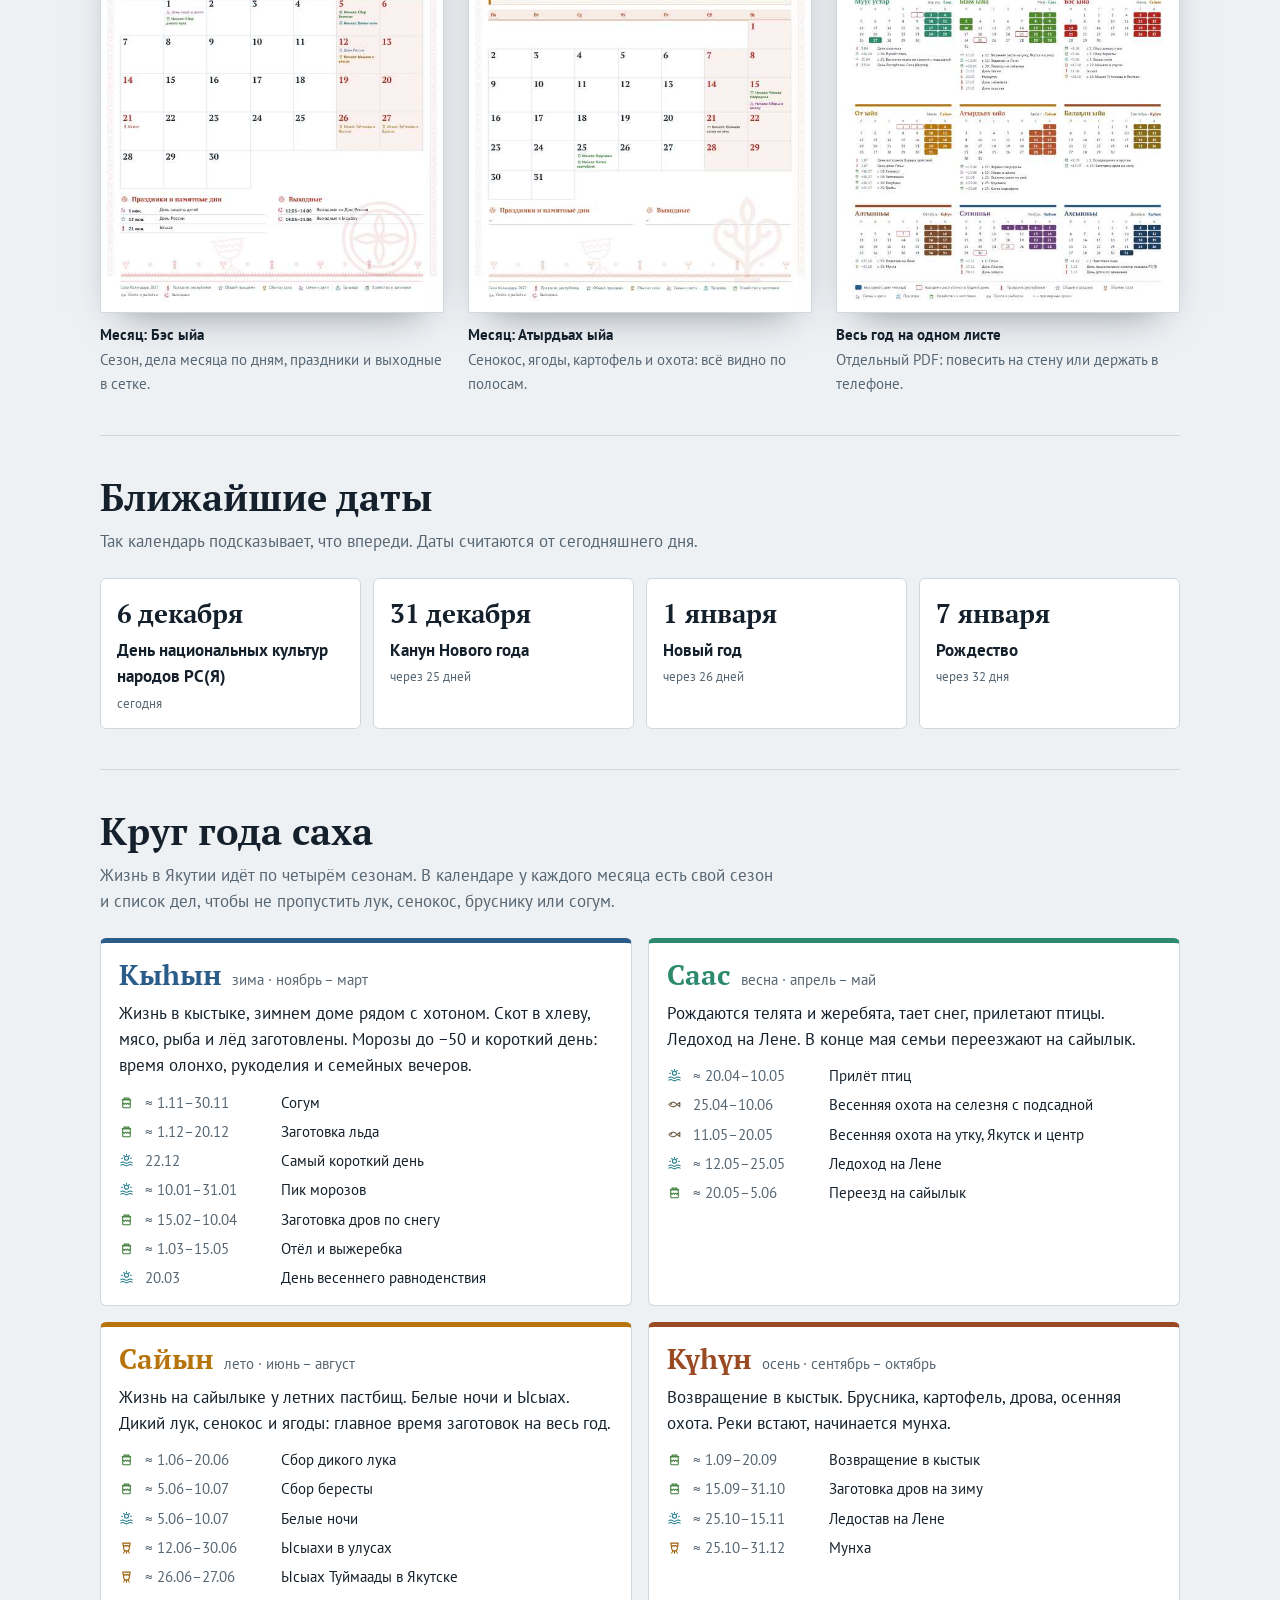
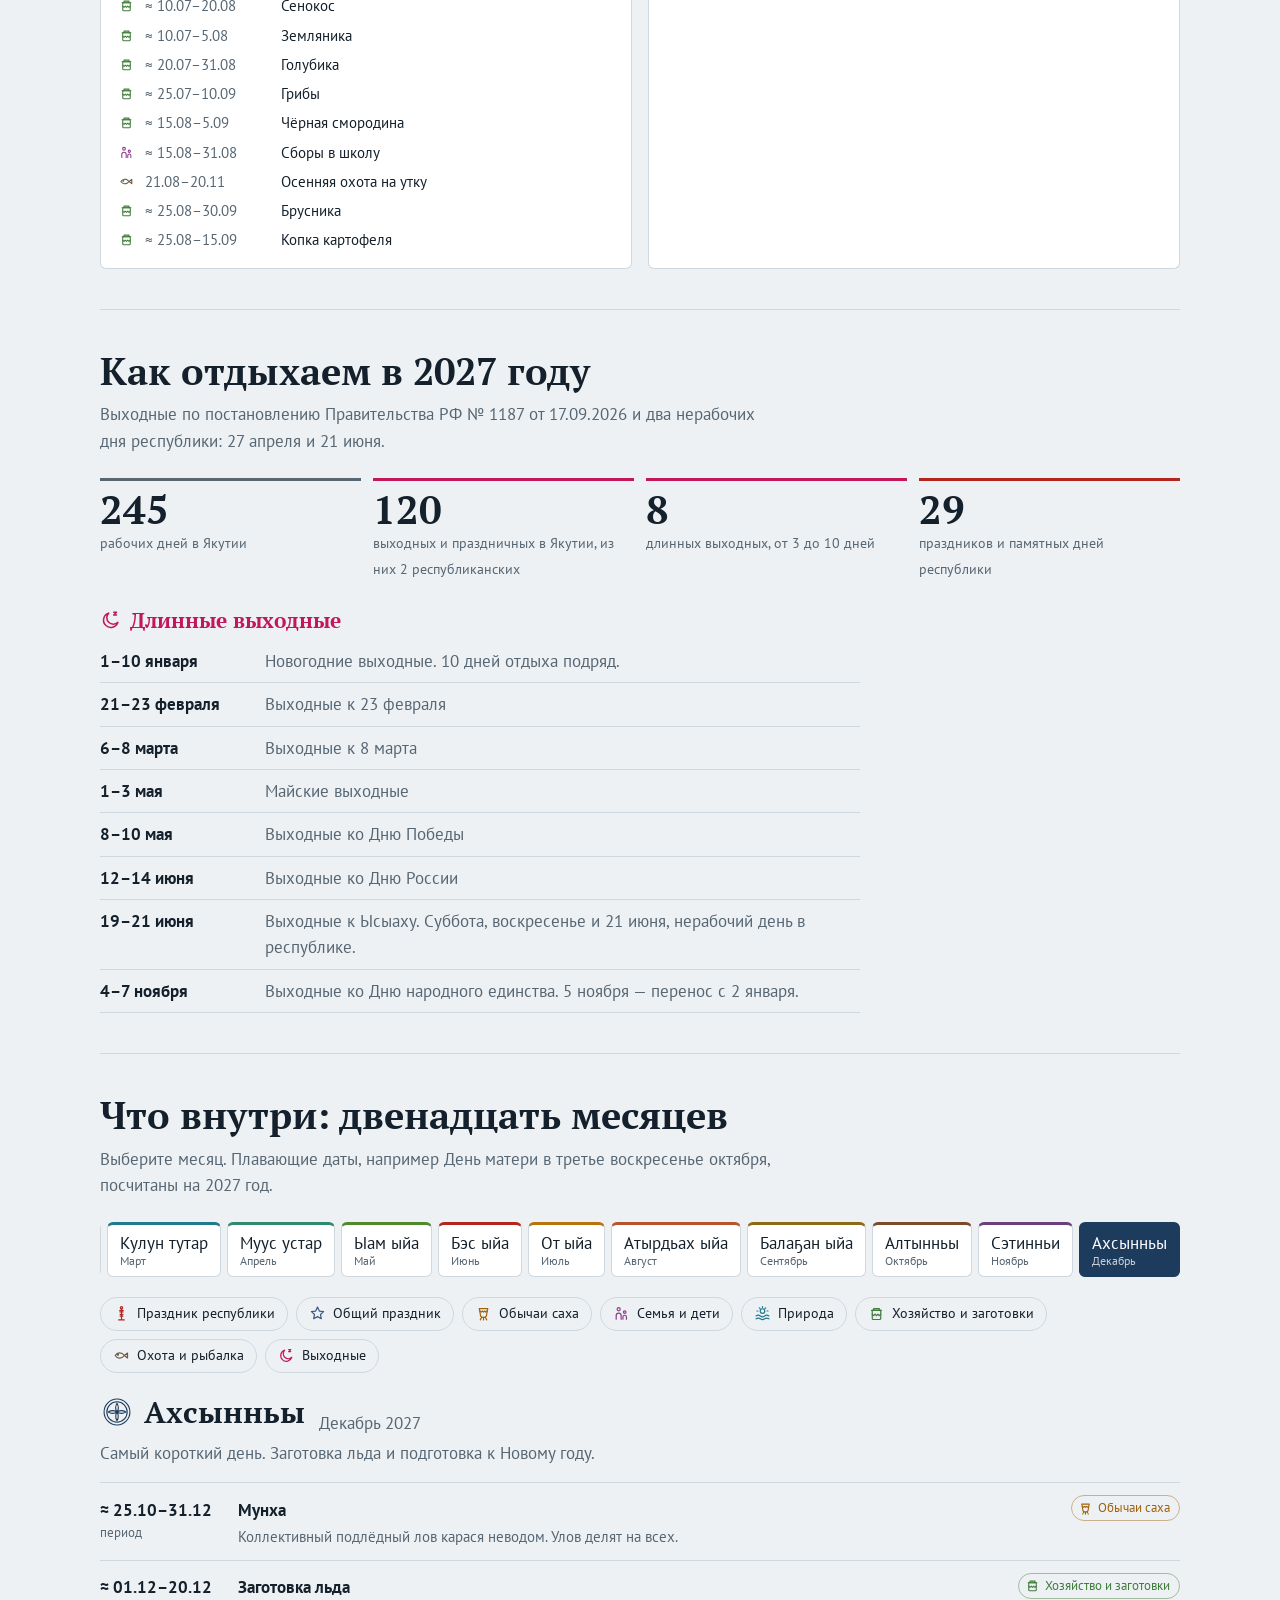
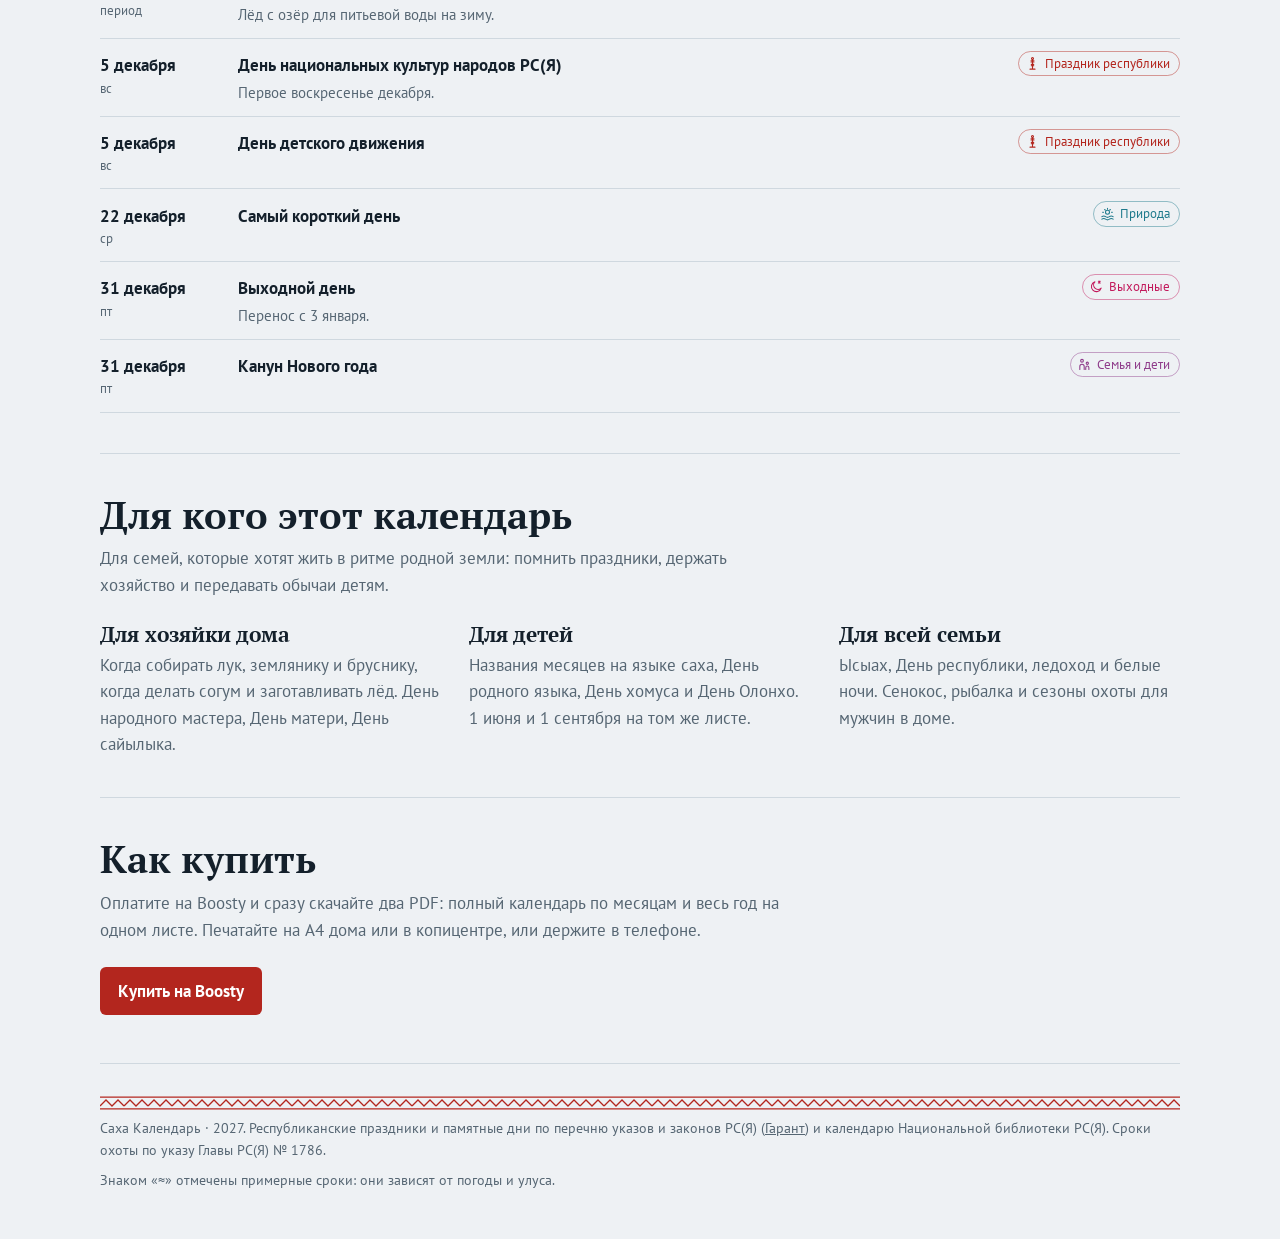
==== commit 57542ec5: "Саха Календарь: link the Boosty post Co-Authored-By: Claude Opus 5.5 <noreply@anthropic.com> Claude-" ====
--- a/sakha-calendar/index.html
+++ b/sakha-calendar/index.html
@@ -612,7 +612,7 @@
   const cur = document.getElementById("m-" + month); if (cur) tabs.scrollLeft = Math.max(0, cur.offsetLeft - 16);
 
   // buy button: Boosty link goes here once the post is live
-  const BOOSTY_URL = "";
+  const BOOSTY_URL = "https://boosty.to/alec.maks/posts/e50428c4-2372-4651-895d-517976ef72de";
   const buy = document.getElementById("buy-btn");
   if (BOOSTY_URL) buy.href = BOOSTY_URL;
   else { buy.removeAttribute("target"); buy.setAttribute("aria-disabled", "true"); buy.classList.add("off"); document.getElementById("buy-note").textContent = "Продажа на Boosty скоро откроется."; }
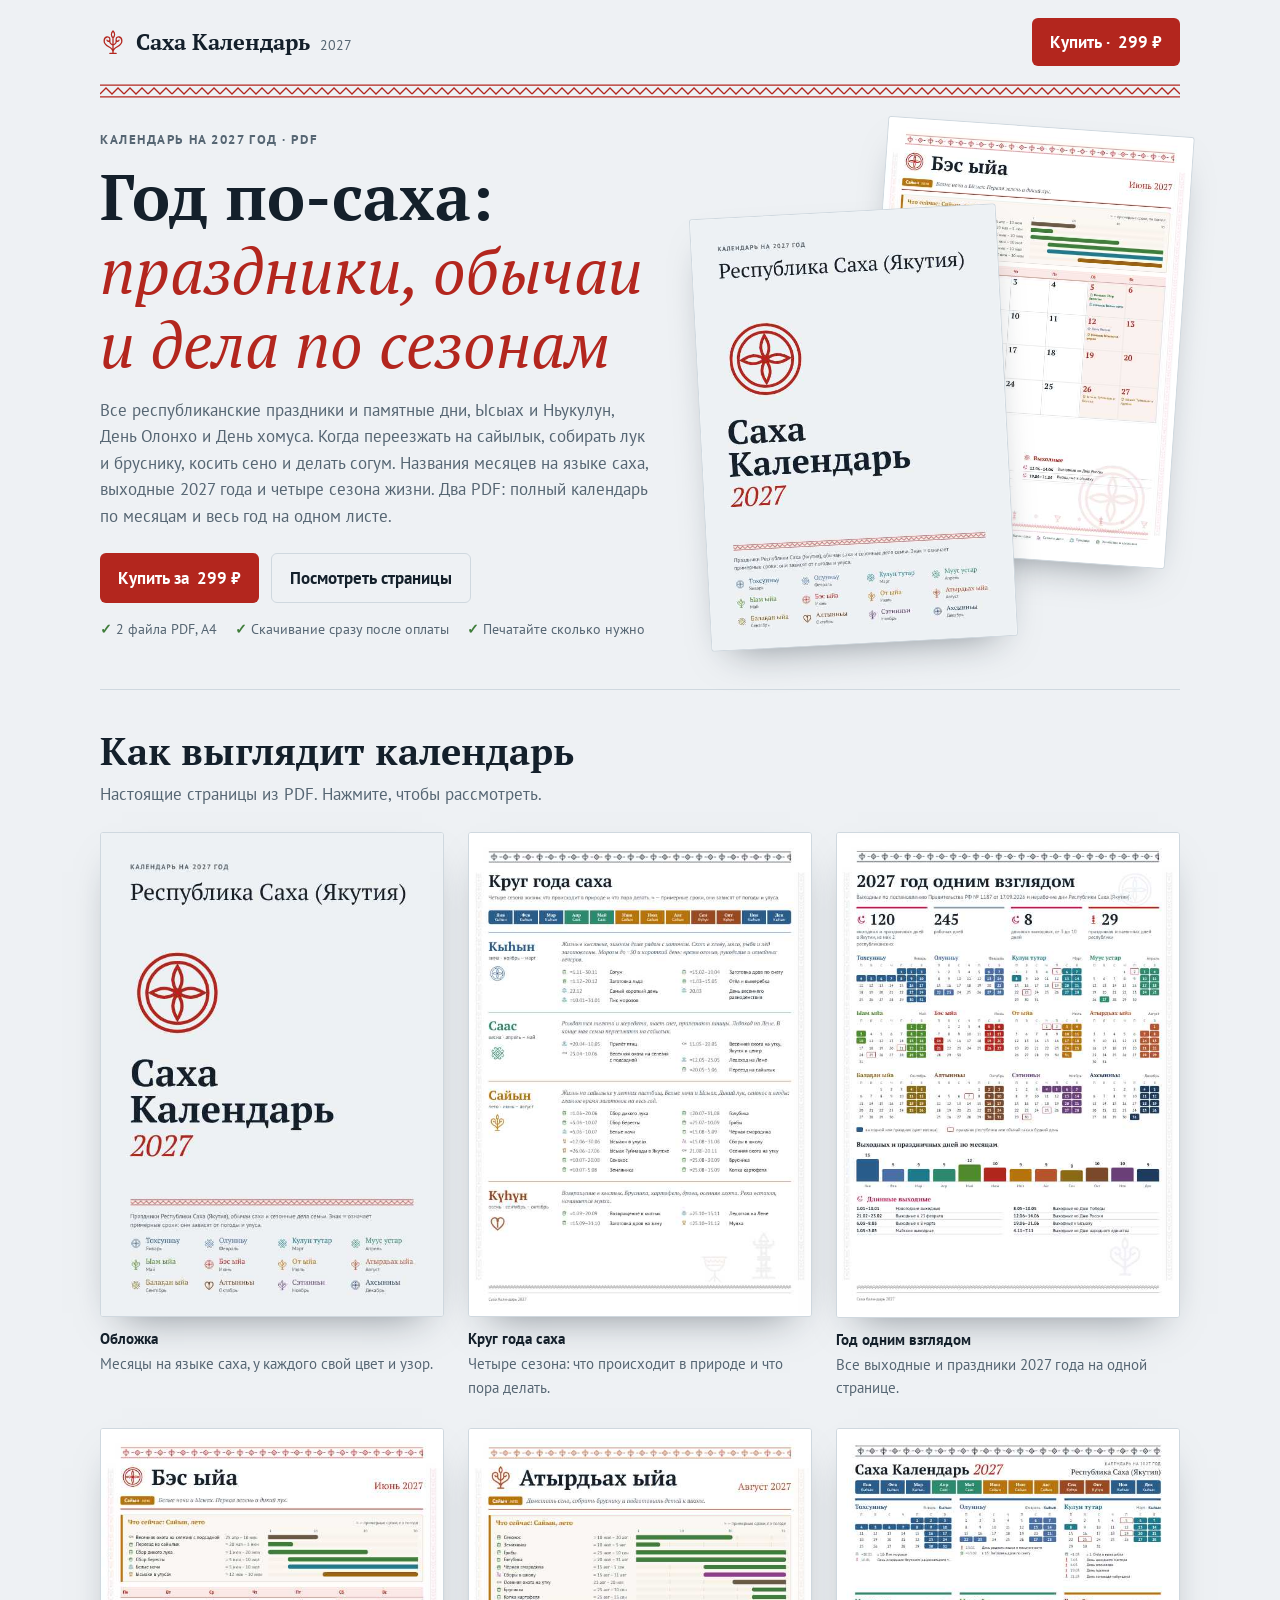
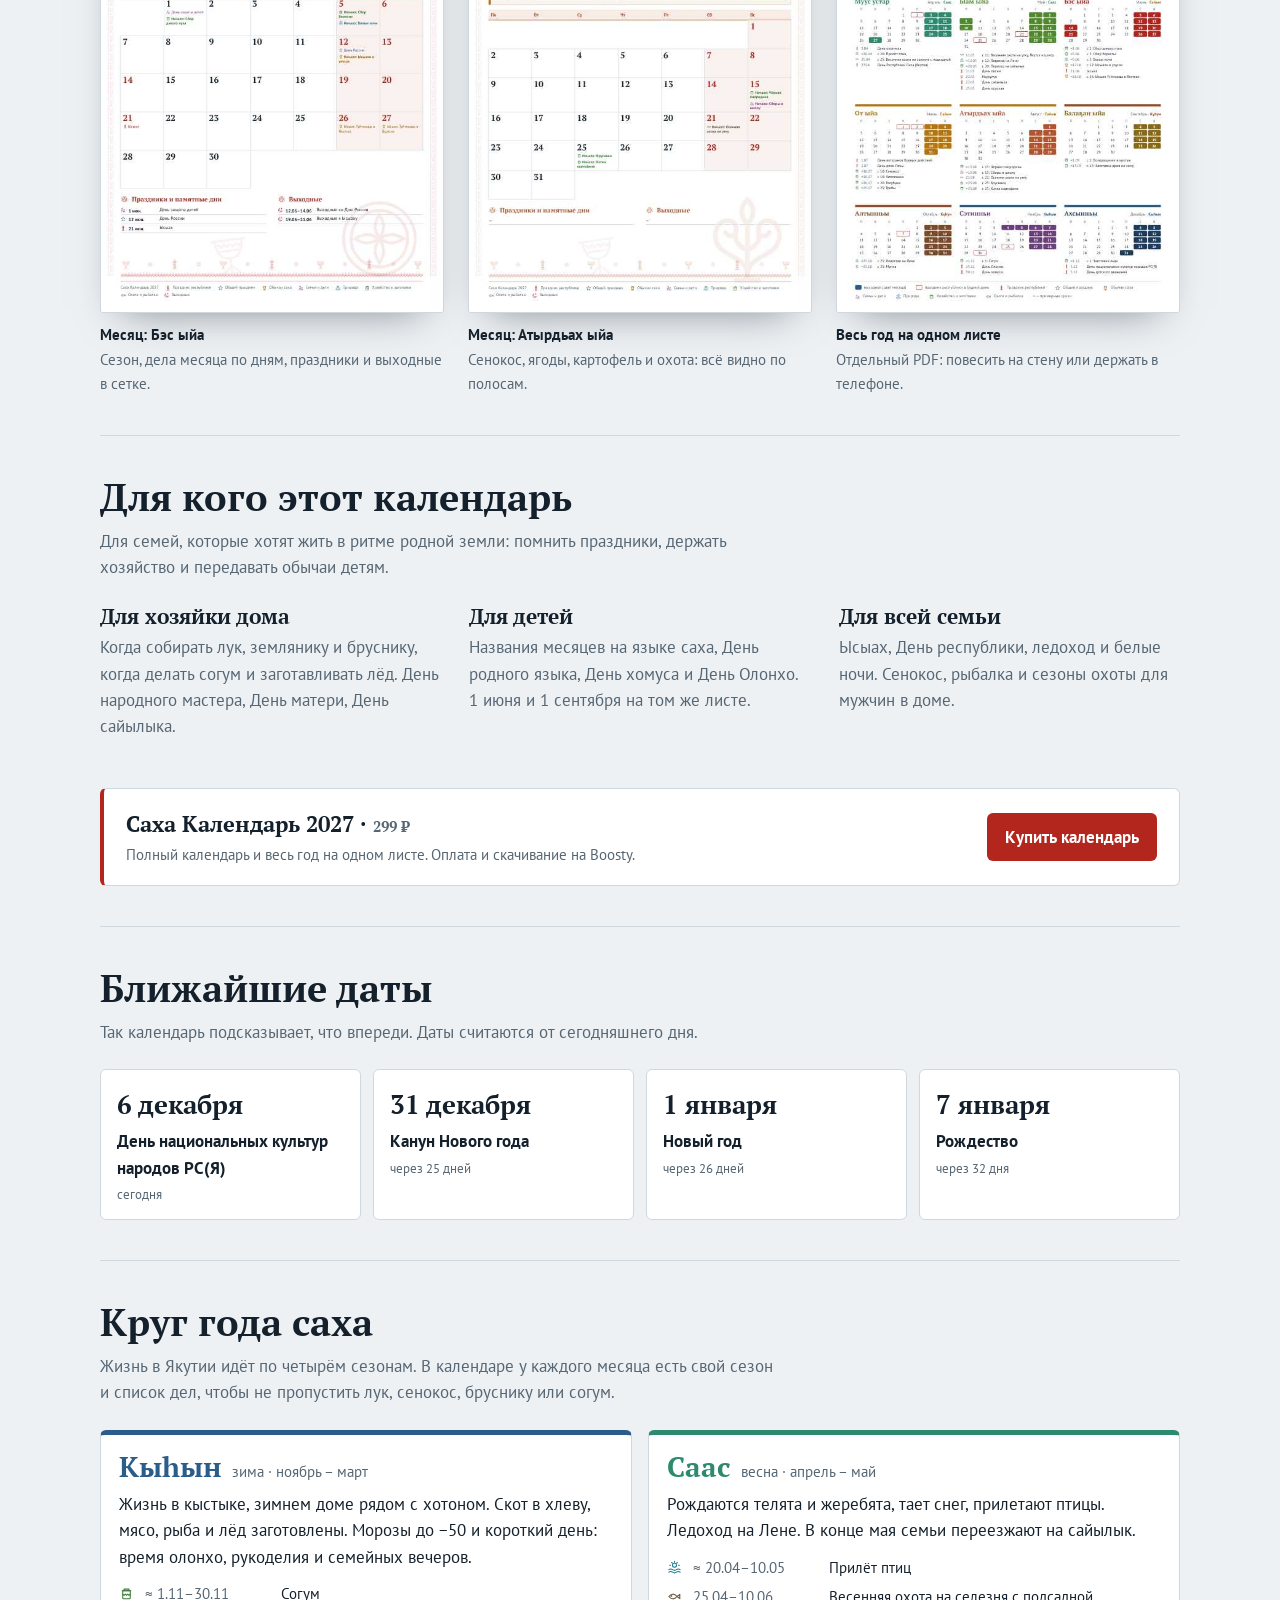
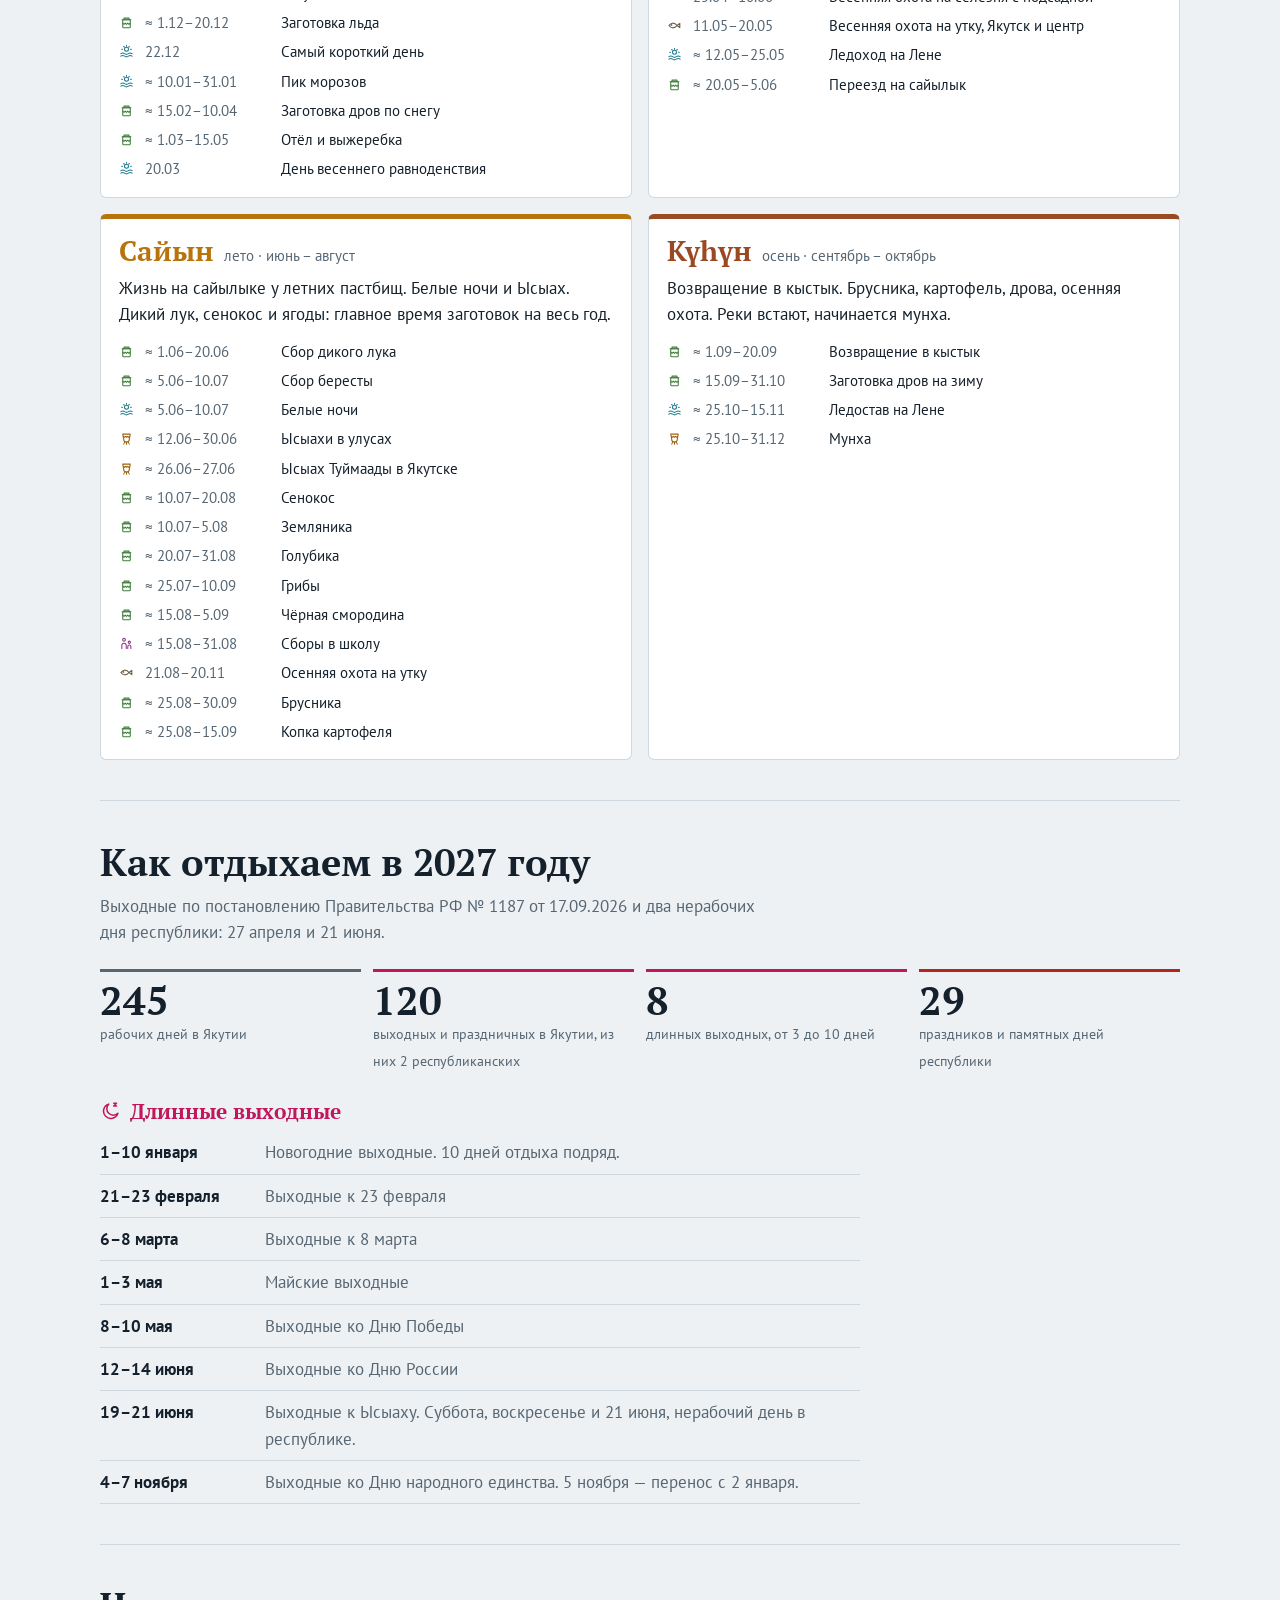
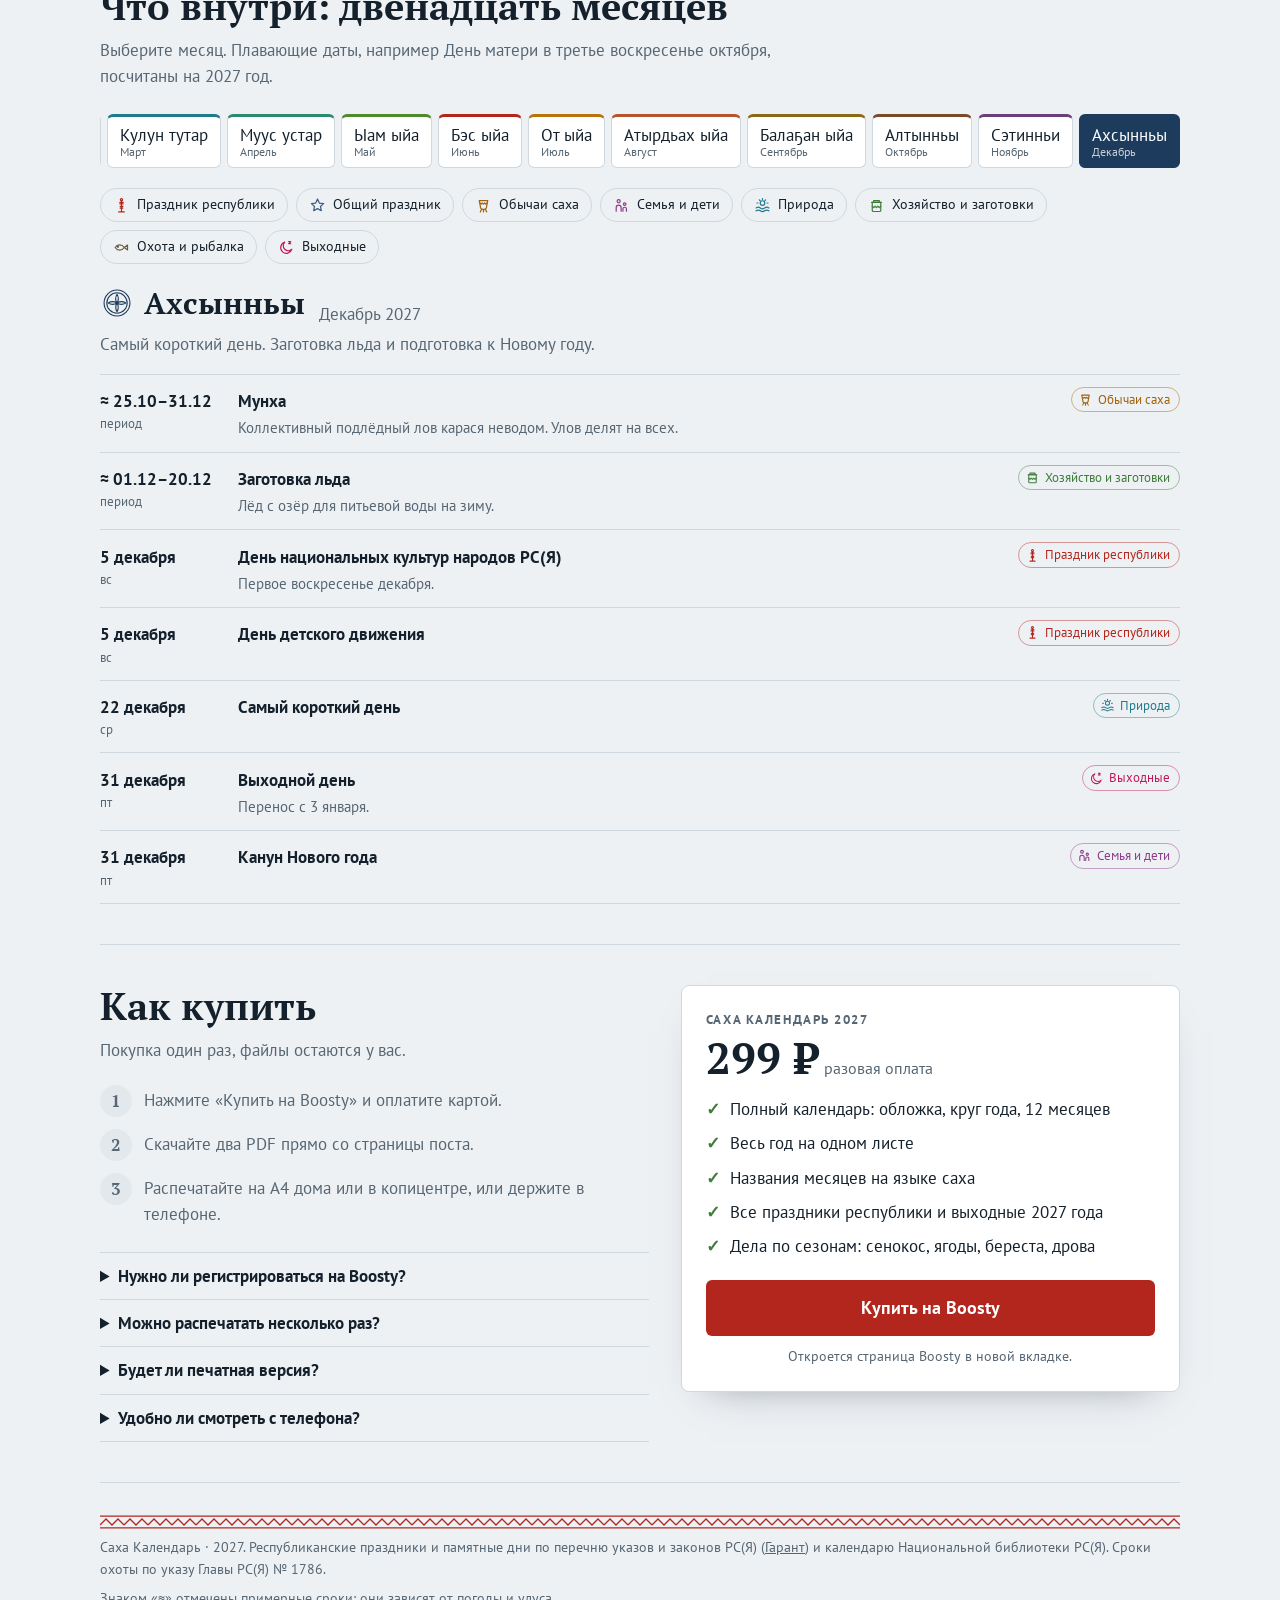
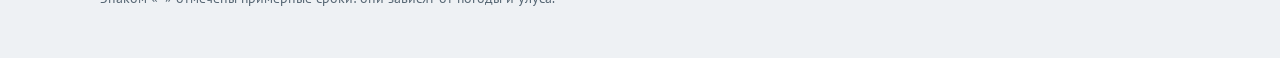
==== commit cfdbdf73: "Sakha calendar: buy buttons with price, mid-page CTA, offer card, FAQ, sticky mobile button Co-Autho" ====
--- a/sakha-calendar/index.html
+++ b/sakha-calendar/index.html
@@ -214,7 +214,7 @@
 .sheet-head b { display: inline-flex; align-items: center; gap: 8px; }
 .sheet-head .motif { width: 30px; height: 30px; }
 .mini .own::after { content: ""; width: 11px; height: 11px; background-color: var(--accent); -webkit-mask: var(--m) no-repeat center / contain; mask: var(--m) no-repeat center / contain; --m: url("data:image/svg+xml,%3Csvg xmlns='http://www.w3.org/2000/svg' viewBox='0 0 100 100' fill='none' stroke='black' stroke-width='7' stroke-linecap='round' stroke-linejoin='round'%3E%3Cpath d='M50 90C30 74 14 60 14 42C14 28 26 20 36 22C44 24 48 30 50 36C52 30 56 24 64 22C74 20 86 28 86 42C86 60 70 74 50 90Z'/%3E%3Cpath d='M50 76V46M50 46C45 40 45 33 50 28C55 33 55 40 50 46Z'/%3E%3C/svg%3E"); }
-@media (max-width: 860px) { @media (max-width: 860px) {
+@media (max-width: 860px) {
   .hero, .order { grid-template-columns: 1fr; gap: 28px; }
   .soon { grid-template-columns: 1fr 1fr; }
   .inside { grid-template-columns: 1fr; gap: 18px; }
@@ -227,6 +227,38 @@
   .brand span { display: none; }
 }
 @media (prefers-reduced-motion: no-preference) { .btn, .chip, .months button { transition: background-color .15s, opacity .15s, border-color .15s; } }
+
+/* Покупка: цена в кнопках, полоса в середине, карточка предложения, FAQ, липкая кнопка на телефоне */
+.price-tag { font-variant-numeric: tabular-nums; }
+.trust { list-style: none; padding: 0; margin: 16px 0 0; display: flex; flex-wrap: wrap; gap: 6px 18px; font-size: 14px; color: var(--muted); }
+.trust li::before { content: "✓ "; color: var(--c-home); font-weight: 700; }
+.cta-band { display: flex; align-items: center; justify-content: space-between; gap: 16px 24px; flex-wrap: wrap; background: var(--surface); border: 1px solid var(--line); border-left: 4px solid var(--accent); border-radius: 6px; padding: 18px 22px; margin-block: 8px 40px; }
+.cta-band b { font-family: var(--f-display); font-size: 22px; display: block; }
+.cta-band span { color: var(--muted); font-size: 15px; }
+.offer { display: grid; grid-template-columns: 1.1fr 1fr; gap: 32px; align-items: start; }
+.offer > * { min-width: 0; }
+.offer-card { background: var(--surface); border: 1px solid var(--line); border-radius: 8px; padding: 24px; box-shadow: 0 18px 40px -28px rgba(20, 32, 43, 0.5); }
+.offer-card .price { font-family: var(--f-display); font-size: 44px; font-weight: 700; line-height: 1; margin: 6px 0 4px; }
+.offer-card .price small { font-size: 16px; font-weight: 400; color: var(--muted); font-family: var(--f-body); margin-left: 6px; }
+.offer-card ul { list-style: none; padding: 0; margin: 16px 0 20px; display: grid; gap: 8px; }
+.offer-card li { padding-left: 24px; position: relative; }
+.offer-card li::before { content: "✓"; position: absolute; left: 0; color: var(--c-home); font-weight: 700; }
+.offer-card .btn { width: 100%; padding-block: 14px; font-size: 18px; }
+.offer-card .note { margin-top: 10px; text-align: center; }
+.steps { list-style: none; padding: 0; margin: 0 0 24px; counter-reset: st; display: grid; gap: 12px; }
+.steps li { counter-increment: st; padding-left: 44px; position: relative; min-height: 32px; }
+.steps li::before { content: counter(st); position: absolute; left: 0; top: -2px; width: 32px; height: 32px; border-radius: 50%; background: var(--sunk); font-family: var(--f-display); font-weight: 700; display: grid; place-items: center; }
+.faq details { border-top: 1px solid var(--line); padding-block: 10px; }
+.faq details:last-child { border-bottom: 1px solid var(--line); }
+.faq summary { cursor: pointer; font-weight: 700; }
+.faq p { margin: 6px 0 0; color: var(--muted); }
+.sticky-buy { position: fixed; left: 0; right: 0; bottom: 0; z-index: 20; display: none; align-items: center; justify-content: space-between; gap: 12px; padding: 10px max(16px, env(safe-area-inset-right, 0px)) calc(10px + env(safe-area-inset-bottom, 0px)) max(16px, env(safe-area-inset-left, 0px)); background: var(--surface); border-top: 1px solid var(--line); box-shadow: 0 -8px 24px -16px rgba(20, 32, 43, 0.5); transform: translateY(110%); }
+.sticky-buy b { font-family: var(--f-display); font-size: 17px; line-height: 1.2; }
+.sticky-buy small { display: block; color: var(--muted); font-size: 13px; }
+.sticky-buy.show { transform: none; }
+@media (max-width: 860px) { .offer { grid-template-columns: 1fr; } .sticky-buy { display: flex; } body { padding-bottom: 76px; } }
+@media (prefers-reduced-motion: no-preference) { .sticky-buy { transition: transform .2s; } }
+.btn.off { opacity: .45; pointer-events: none; }
 </style>
 </head>
 <body>
@@ -234,7 +266,7 @@
 <div class="wrap">
   <header class="top">
     <a class="brand" href="#top"><span class="motif m-lyre" aria-hidden="true"></span><b>Саха Календарь</b><span>2027</span></a>
-    <a class="btn" href="#order">Купить</a>
+    <a class="btn buy-link" href="#order">Купить · <span class="price-tag">299 ₽</span></a>
   </header>
   <div class="ornament" aria-hidden="true"></div>
 
@@ -244,9 +276,14 @@
       <h1>Год по-саха: <em>праздники, обычаи и дела по сезонам</em></h1>
       <p>Все республиканские праздники и памятные дни, Ысыах и Ньукулун, День Олонхо и День хомуса. Когда переезжать на сайылык, собирать лук и бруснику, косить сено и делать согум. Названия месяцев на языке саха, выходные 2027 года и четыре сезона жизни. Два PDF: полный календарь по месяцам и весь год на одном листе.</p>
       <div class="actions">
-        <a class="btn" href="#order">Купить календарь</a>
-        <a class="btn ghost" href="#months">Посмотреть месяцы</a>
+        <a class="btn buy-link" href="#order">Купить за <span class="price-tag">299 ₽</span></a>
+        <a class="btn ghost" href="#look">Посмотреть страницы</a>
       </div>
+      <ul class="trust">
+        <li>2 файла PDF, A4</li>
+        <li>Скачивание сразу после оплаты</li>
+        <li>Печатайте сколько нужно</li>
+      </ul>
     </div>
     <div class="hero-pages">
       <button type="button" class="pg back" data-i="3" aria-label="Открыть пример: июнь"><img src="img/june.jpg" alt="Страница июня из календаря" width="1112" height="1572"></button>
@@ -260,6 +297,21 @@
     <div class="gallery" id="gallery"></div>
   </section>
   <dialog id="lb" aria-label="Страница календаря"><button type="button" class="lb-x" aria-label="Закрыть">×</button><img id="lb-img" alt=""><p id="lb-cap"></p></dialog>
+
+  <section class="block" aria-labelledby="inside-h">
+    <h2 id="inside-h">Для кого этот календарь</h2>
+    <p class="lede">Для семей, которые хотят жить в ритме родной земли: помнить праздники, держать хозяйство и передавать обычаи детям.</p>
+    <div class="inside">
+      <div><h3>Для хозяйки дома</h3><p>Когда собирать лук, землянику и бруснику, когда делать согум и заготавливать лёд. День народного мастера, День матери, День сайылыка.</p></div>
+      <div><h3>Для детей</h3><p>Названия месяцев на языке саха, День родного языка, День хомуса и День Олонхо. 1 июня и 1 сентября на том же листе.</p></div>
+      <div><h3>Для всей семьи</h3><p>Ысыах, День республики, ледоход и белые ночи. Сенокос, рыбалка и сезоны охоты для мужчин в доме.</p></div>
+    </div>
+  </section>
+
+  <div class="cta-band">
+    <div><b>Саха Календарь 2027 · <span class="price-tag">299 ₽</span></b><span>Полный календарь и весь год на одном листе. Оплата и скачивание на Boosty.</span></div>
+    <a class="btn buy-link" href="#order">Купить календарь</a>
+  </div>
 
   <section class="block" aria-labelledby="soon-h">
     <h2 id="soon-h">Ближайшие даты</h2>
@@ -292,22 +344,36 @@
     <div class="list" id="list"></div>
   </section>
 
-  <section class="block" aria-labelledby="inside-h">
-    <h2 id="inside-h">Для кого этот календарь</h2>
-    <p class="lede">Для семей, которые хотят жить в ритме родной земли: помнить праздники, держать хозяйство и передавать обычаи детям.</p>
-    <div class="inside">
-      <div><h3>Для хозяйки дома</h3><p>Когда собирать лук, землянику и бруснику, когда делать согум и заготавливать лёд. День народного мастера, День матери, День сайылыка.</p></div>
-      <div><h3>Для детей</h3><p>Названия месяцев на языке саха, День родного языка, День хомуса и День Олонхо. 1 июня и 1 сентября на том же листе.</p></div>
-      <div><h3>Для всей семьи</h3><p>Ысыах, День республики, ледоход и белые ночи. Сенокос, рыбалка и сезоны охоты для мужчин в доме.</p></div>
-    </div>
-  </section>
-
   <section class="block" id="order" aria-labelledby="order-h">
-    <div class="buy">
-      <h2 id="order-h">Как купить</h2>
-      <p class="lede">Оплатите на Boosty и сразу скачайте два PDF: полный календарь по месяцам и весь год на одном листе. Печатайте на A4 дома или в копицентре, или держите в телефоне.</p>
-      <div class="actions"><a class="btn" id="buy-btn" target="_blank" rel="noopener">Купить на Boosty</a></div>
-      <p class="note" id="buy-note"></p>
+    <div class="offer">
+      <div>
+        <h2 id="order-h">Как купить</h2>
+        <p class="lede">Покупка один раз, файлы остаются у вас.</p>
+        <ol class="steps">
+          <li>Нажмите «Купить на Boosty» и оплатите картой.</li>
+          <li>Скачайте два PDF прямо со страницы поста.</li>
+          <li>Распечатайте на A4 дома или в копицентре, или держите в телефоне.</li>
+        </ol>
+        <div class="faq">
+          <details><summary>Нужно ли регистрироваться на Boosty?</summary><p>Да, Boosty попросит войти по почте или через соцсеть. Это занимает минуту, после оплаты файлы всегда доступны в вашем аккаунте.</p></details>
+          <details><summary>Можно распечатать несколько раз?</summary><p>Да, для своей семьи печатайте сколько угодно: на кухню, в комнату детям, бабушке.</p></details>
+          <details><summary>Будет ли печатная версия?</summary><p>Нет, календарь только в PDF. Так он дешевле и приходит сразу.</p></details>
+          <details><summary>Удобно ли смотреть с телефона?</summary><p>Да, PDF открывается в любом телефоне. Лист «весь год» удобно сохранить в галерею.</p></details>
+        </div>
+      </div>
+      <div class="offer-card">
+        <div class="kicker">Саха Календарь 2027</div>
+        <div class="price"><span class="price-tag">299 ₽</span><small>разовая оплата</small></div>
+        <ul>
+          <li>Полный календарь: обложка, круг года, 12 месяцев</li>
+          <li>Весь год на одном листе</li>
+          <li>Названия месяцев на языке саха</li>
+          <li>Все праздники республики и выходные 2027 года</li>
+          <li>Дела по сезонам: сенокос, ягоды, береста, дрова</li>
+        </ul>
+        <a class="btn buy-link" id="buy-btn" href="#order">Купить на Boosty</a>
+        <p class="note" id="buy-note">Откроется страница Boosty в новой вкладке.</p>
+      </div>
     </div>
   </section>
 
@@ -316,6 +382,10 @@
     <div>Саха Календарь · 2027. Республиканские праздники и памятные дни по перечню указов и законов РС(Я) (<a href="https://base.garant.ru/26723596/" target="_blank" rel="noopener">Гарант</a>) и календарю Национальной библиотеки РС(Я). Сроки охоты по указу Главы РС(Я) № 1786.</div>
     <div>Знаком «≈» отмечены примерные сроки: они зависят от погоды и улуса.</div>
   </footer>
+</div>
+<div class="sticky-buy" id="sticky-buy" aria-hidden="true">
+  <div><b>Саха Календарь 2027</b><small>2 PDF · <span class="price-tag">299 ₽</span></small></div>
+  <a class="btn buy-link" href="#order" tabindex="-1">Купить</a>
 </div>
 
 <script>
@@ -613,9 +683,20 @@
 
   // buy button: Boosty link goes here once the post is live
   const BOOSTY_URL = "https://boosty.to/alec.maks/posts/e50428c4-2372-4651-895d-517976ef72de";
-  const buy = document.getElementById("buy-btn");
-  if (BOOSTY_URL) buy.href = BOOSTY_URL;
-  else { buy.removeAttribute("target"); buy.setAttribute("aria-disabled", "true"); buy.classList.add("off"); document.getElementById("buy-note").textContent = "Продажа на Boosty скоро откроется."; }
+  const buyLinks = document.querySelectorAll(".buy-link");
+  if (BOOSTY_URL) buyLinks.forEach(a => { a.href = BOOSTY_URL; a.target = "_blank"; a.rel = "noopener"; });
+  else { const b = document.getElementById("buy-btn"); b.setAttribute("aria-disabled", "true"); b.classList.add("off"); document.getElementById("buy-note").textContent = "Продажа на Boosty скоро откроется."; }
+  // Липкая кнопка на телефоне: видна, когда кнопки героя и карточки покупки вне экрана
+  const sticky = document.getElementById("sticky-buy");
+  const seen = new Set();
+  const io = new IntersectionObserver(es => {
+    es.forEach(e => e.isIntersecting ? seen.add(e.target) : seen.delete(e.target));
+    const on = seen.size === 0;
+    sticky.classList.toggle("show", on);
+    sticky.setAttribute("aria-hidden", on ? "false" : "true");
+    sticky.querySelector("a").tabIndex = on ? 0 : -1;
+  });
+  [document.querySelector(".hero .actions"), document.getElementById("order")].forEach(el => io.observe(el));
 })();
 </script>
 
